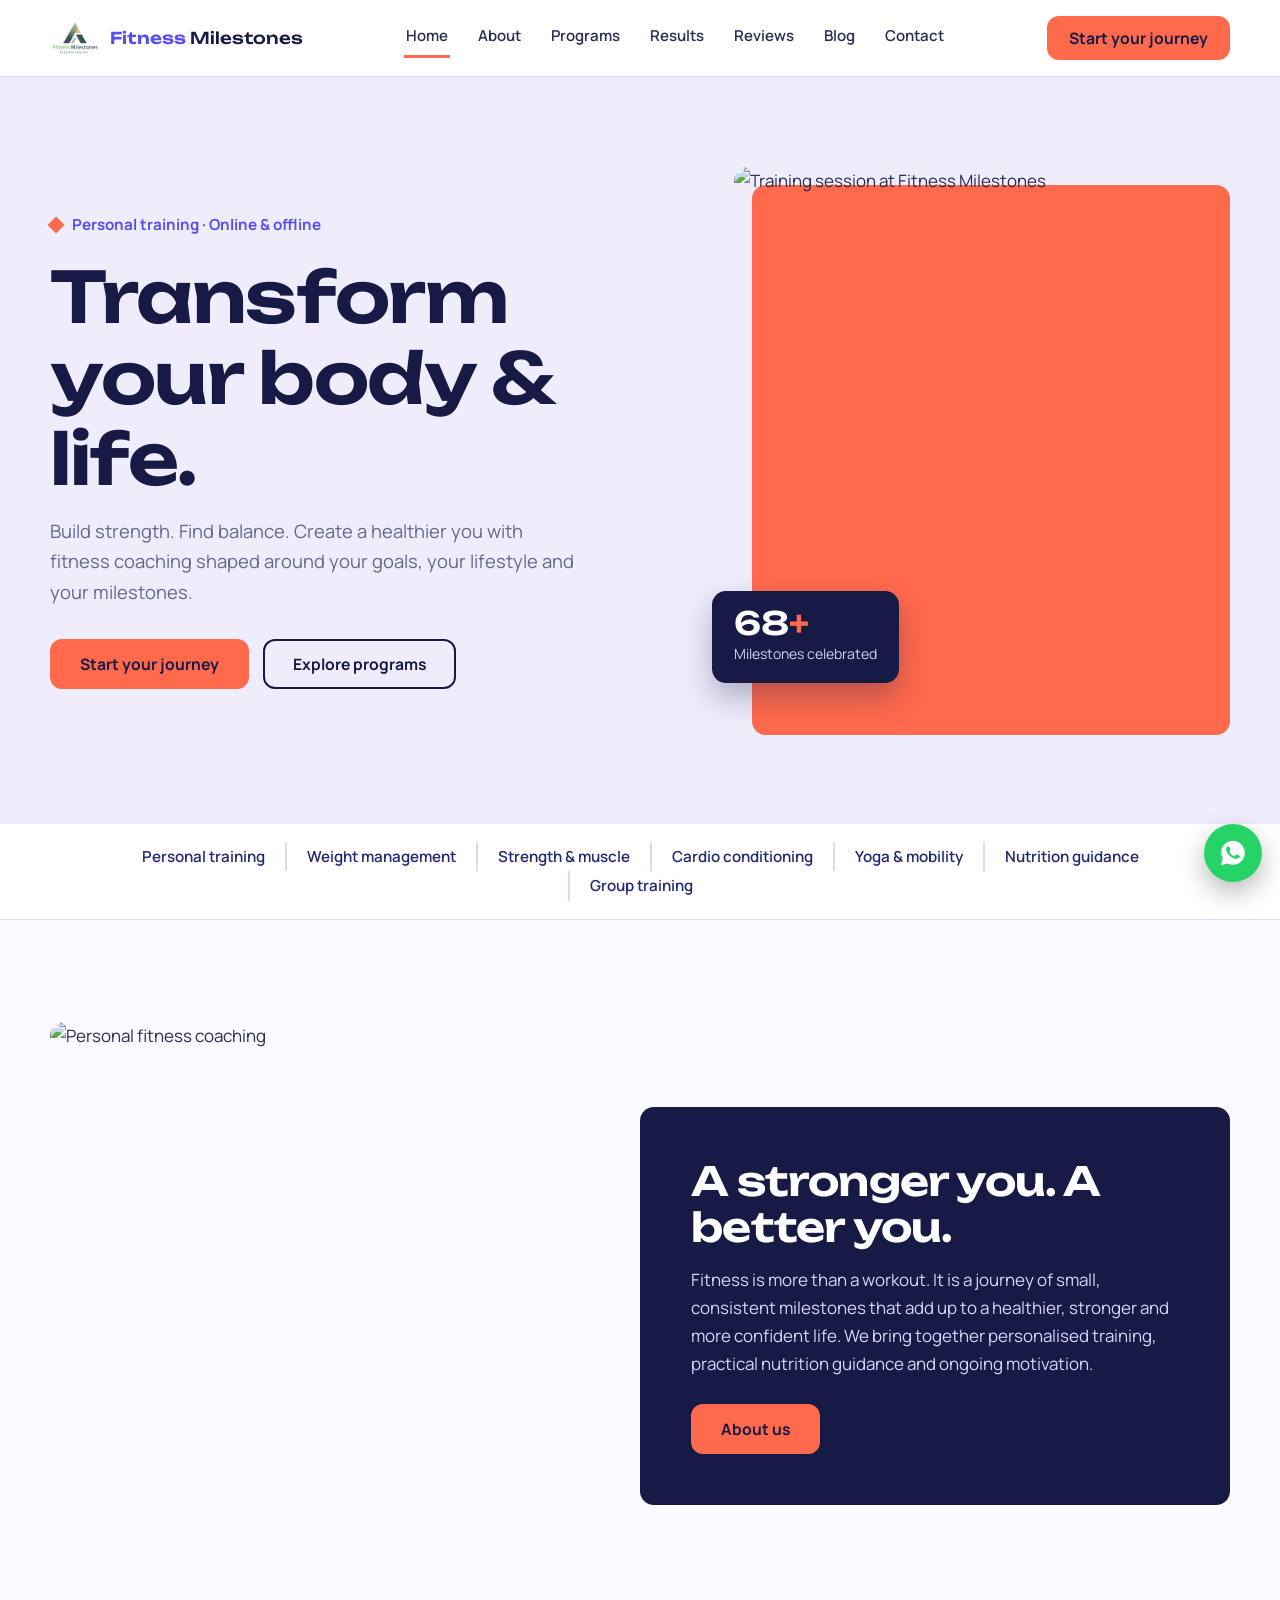
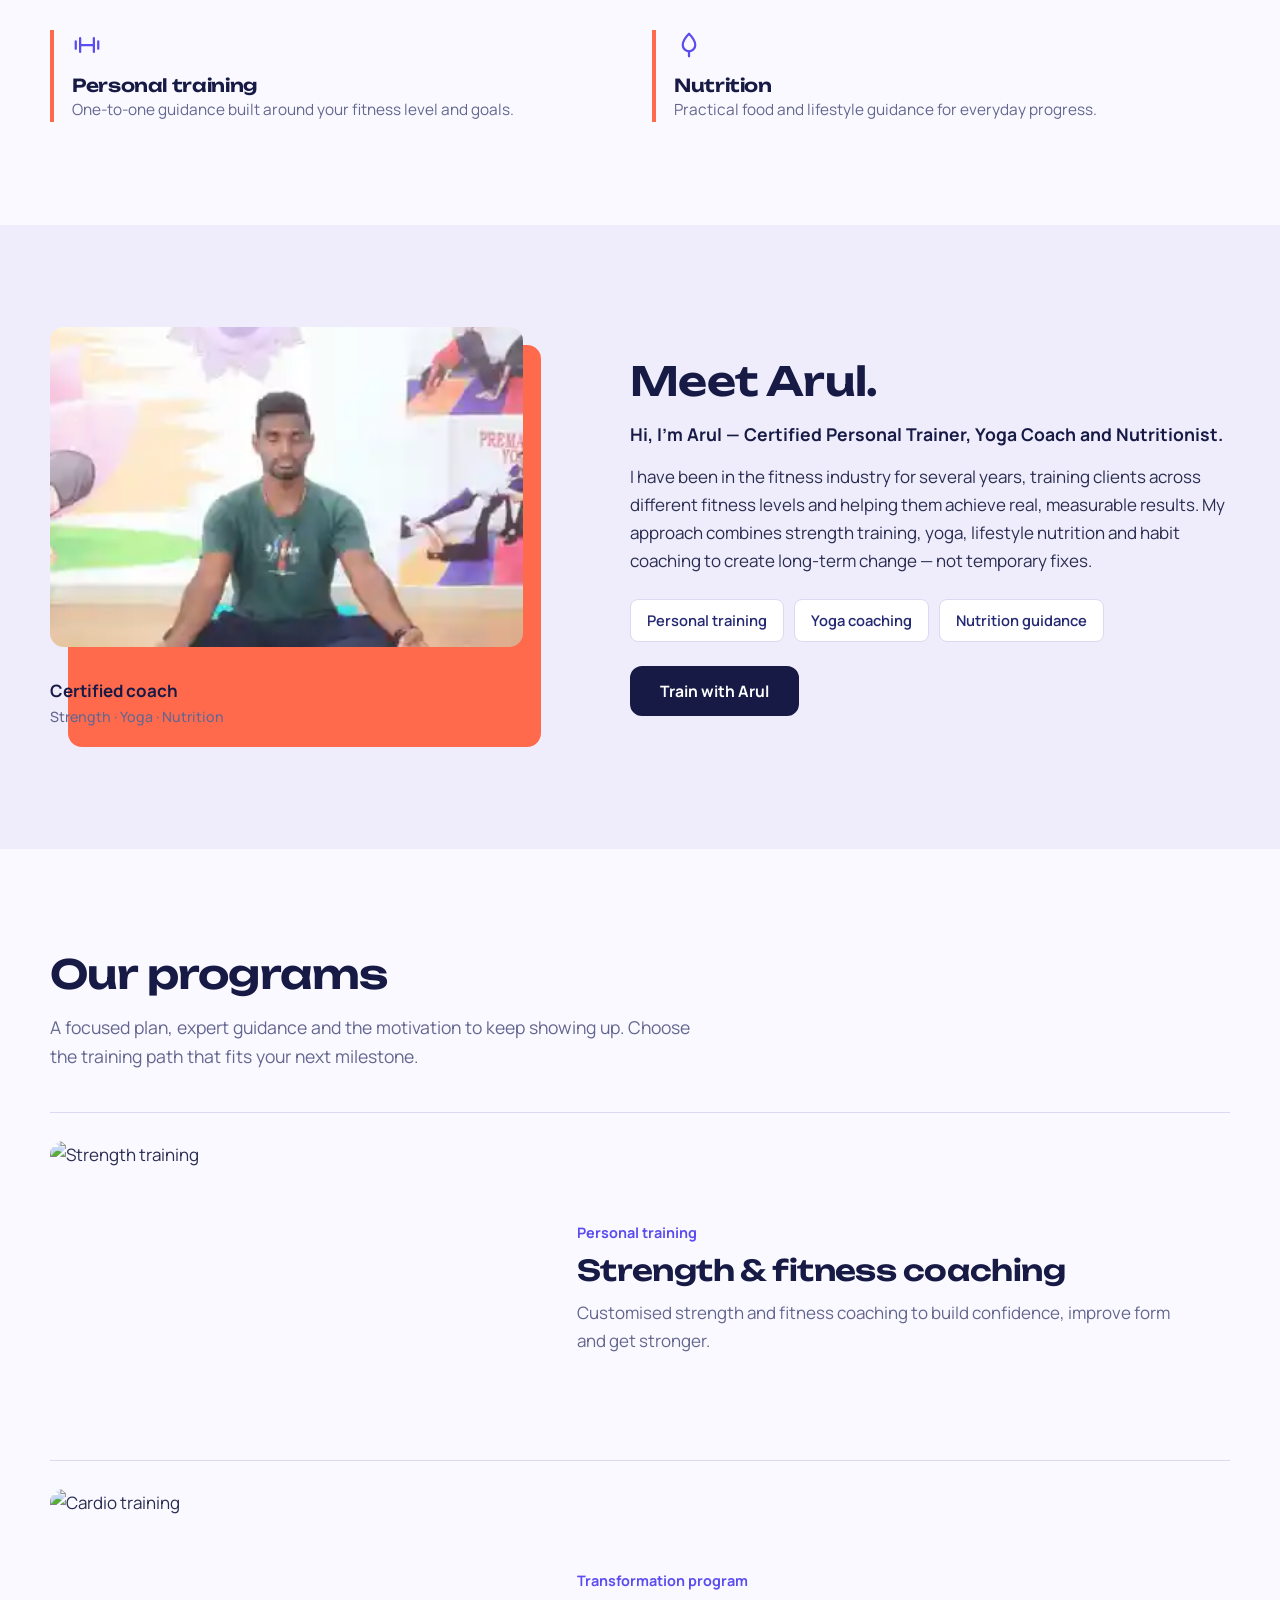
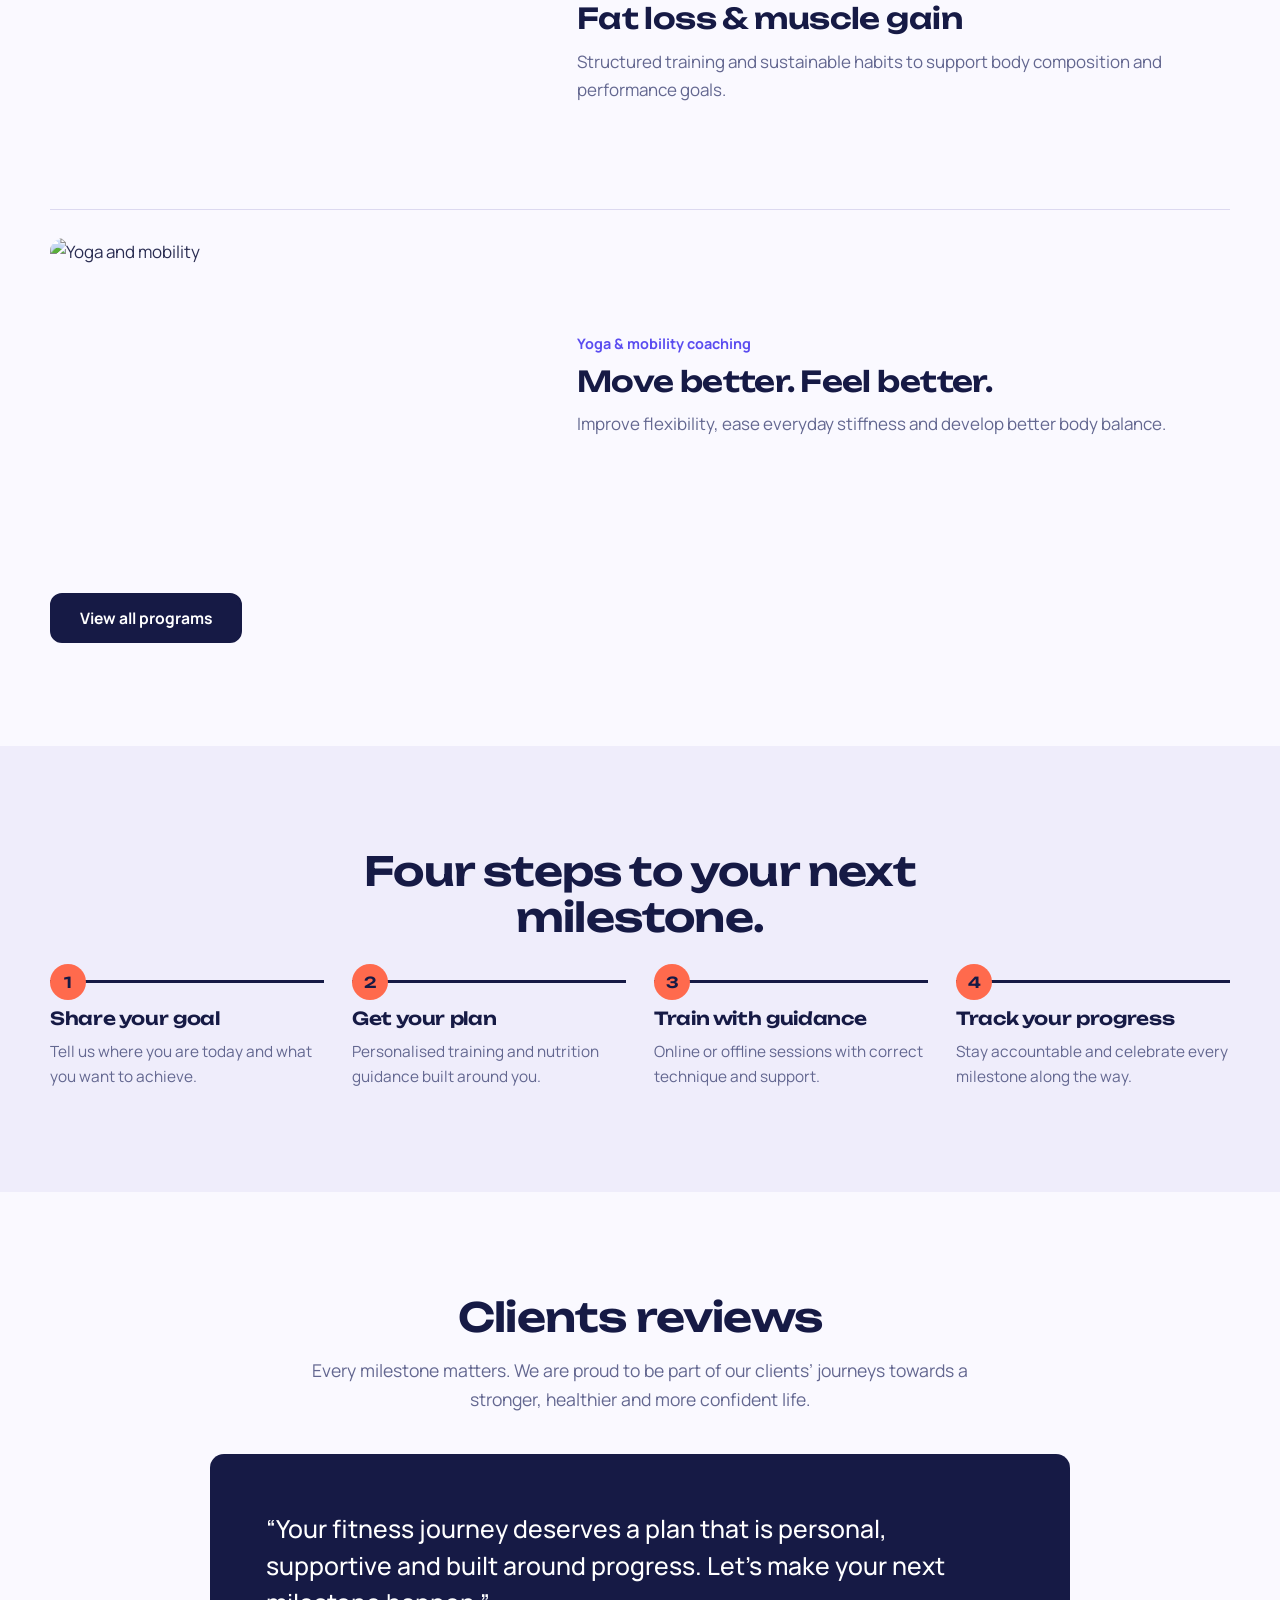
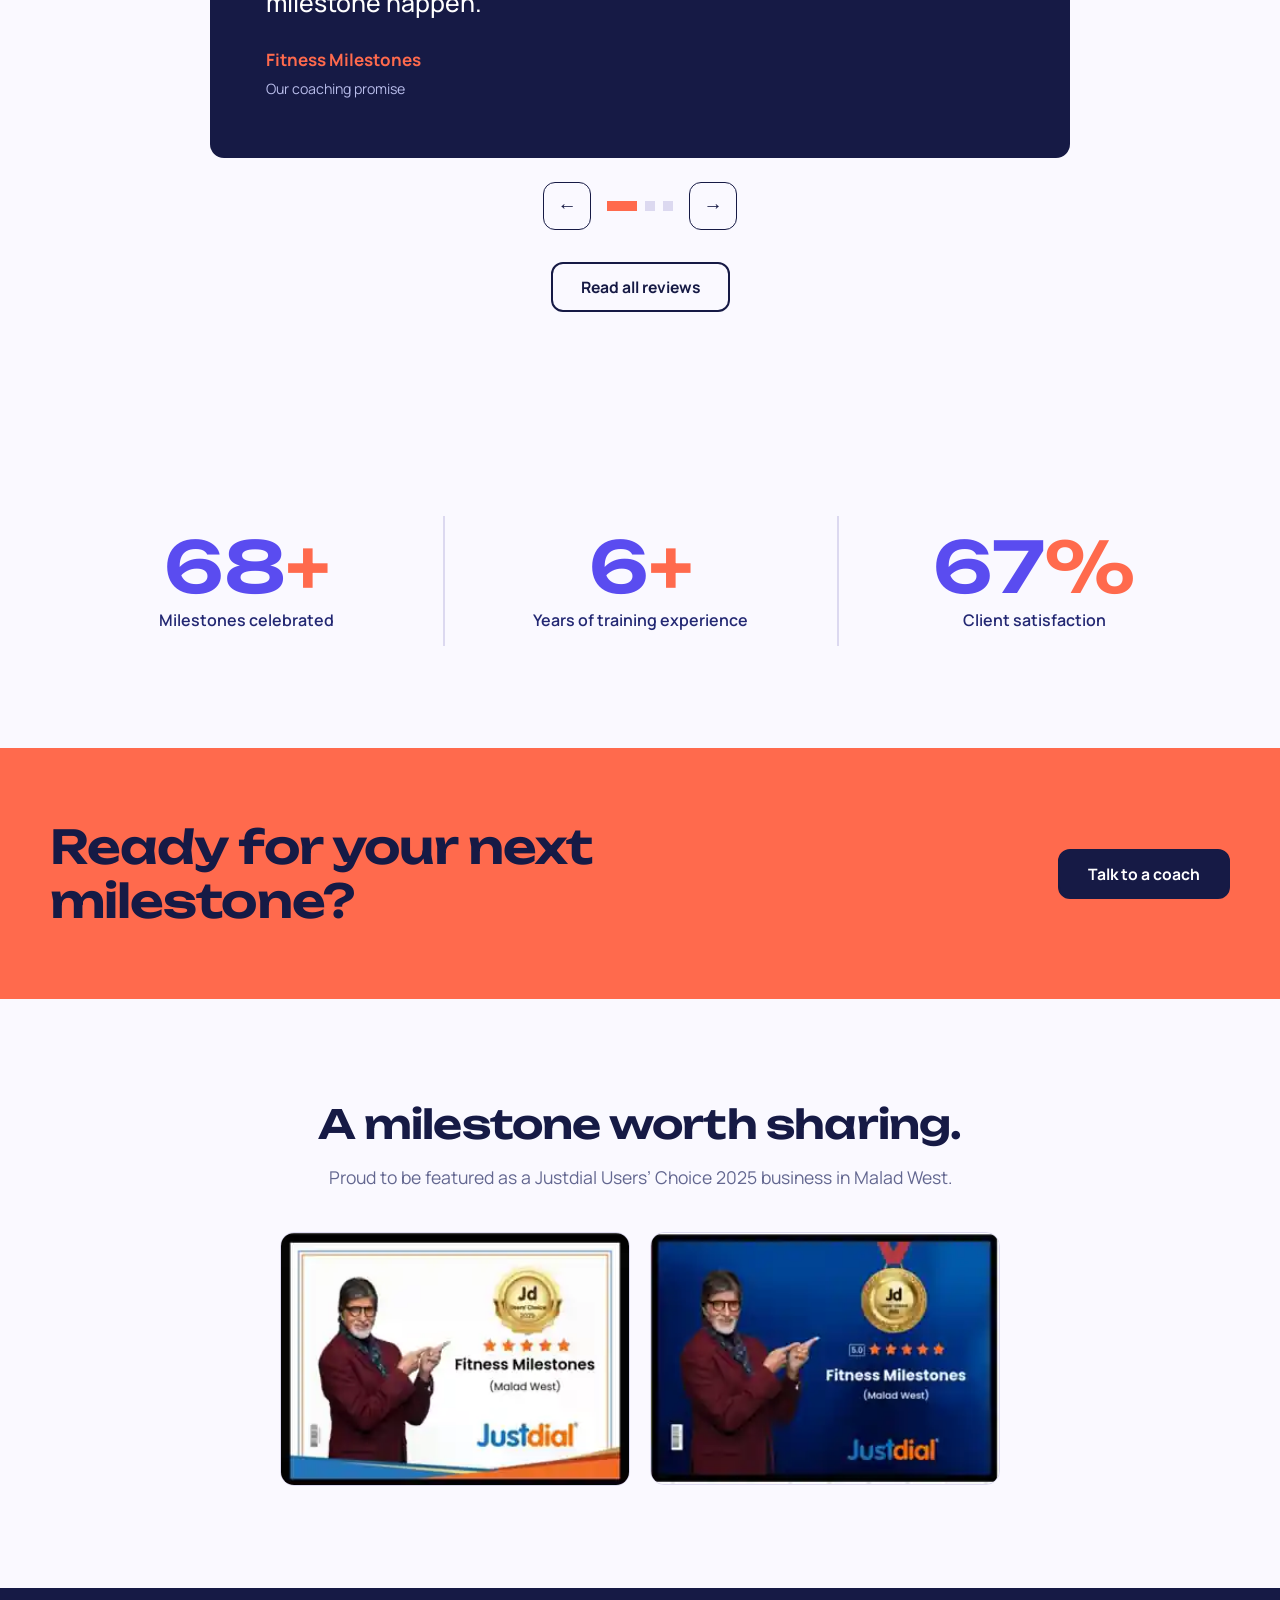
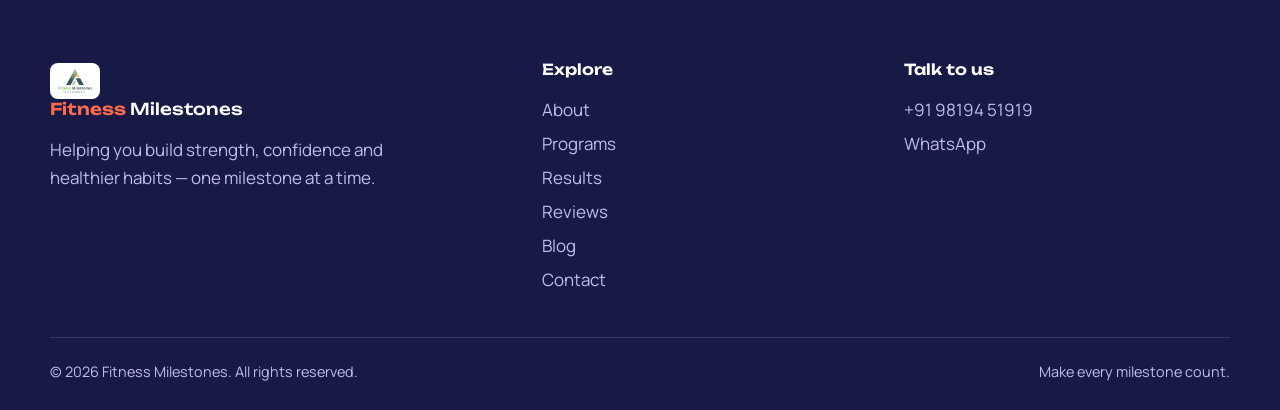
==== index.html @ b38b158b "Fitness Milestones v2 variant: light indigo/coral design, split hero, program rows, timeline steps, " ====
<!DOCTYPE html>
<html lang="en"><head><meta charset="utf-8"><meta name="viewport" content="width=device-width,initial-scale=1,viewport-fit=cover"><meta name="theme-color" content="#161a45">
<title>Home | Fitness Milestones</title><meta name="description" content="Personal training, strength coaching, weight management and wellness programs.">
<meta property="og:title" content="Home | Fitness Milestones"><meta property="og:description" content="Personal training, strength coaching, weight management and wellness programs."><meta property="og:image" content="assets/images/fitness-milestones-logo.png">
<link rel="icon" href="assets/images/fitness-milestones-logo.png">
<link rel="preconnect" href="https://fonts.googleapis.com"><link rel="preconnect" href="https://fonts.gstatic.com" crossorigin>
<link href="https://fonts.googleapis.com/css2?family=Manrope:wght@400;500;600;700&family=Unbounded:wght@500;600&display=swap" rel="stylesheet">
<link rel="stylesheet" href="assets/css/site.css"></head><body>
<a class="skip" href="#main">Skip to content</a>
<header class="hd"><div class="wrap nav"><a class="brand" href="index.html" aria-label="Fitness Milestones home"><img src="assets/images/fitness-milestones-logo.png" alt="" width="52" height="38"><span><b>Fitness</b> Milestones</span></a><nav class="links" id="links" aria-label="Main"><a href="index.html" aria-current="page">Home</a><a href="about.html">About</a><a href="programs.html">Programs</a><a href="results.html">Results</a><a href="reviews.html">Reviews</a><a href="blog.html">Blog</a><a href="contact.html">Contact</a><a class="m-cta" href="contact.html">Start your journey</a></nav><a class="btn" href="contact.html">Start your journey</a><button class="burger" id="burger" aria-expanded="false" aria-controls="links" aria-label="Open menu"><i></i></button></div></header>
<main id="main"><section class="hero"><div class="wrap hg"><div><span class="tag">Personal training · Online &amp; offline</span><h1>Transform your body &amp; life.</h1><p class="lead">Build strength. Find balance. Create a healthier you with fitness coaching shaped around your goals, your lifestyle and your milestones.</p><div class="acts"><a class="btn" href="contact.html">Start your journey</a><a class="btn gh" href="programs.html">Explore programs</a></div></div><div class="fr"><img src="https://images.unsplash.com/photo-1599058945522-28d584b6f0ff?auto=format&fit=crop&w=1000&q=80" alt="Training session at Fitness Milestones" fetchpriority="high"><div class="plate"><b>68<i>+</i></b><span>Milestones celebrated</span></div></div></div></section><div class="strip"><div class="wrap"><ul><li>Personal training</li><li>Weight management</li><li>Strength &amp; muscle</li><li>Cardio conditioning</li><li>Yoga &amp; mobility</li><li>Nutrition guidance</li><li>Group training</li></ul></div></div>
<section class="sec"><div class="wrap"><div class="intro"><img loading="lazy" src="https://images.unsplash.com/photo-1571019613454-1cb2f99b2d8b?auto=format&fit=crop&w=1000&q=80" alt="Personal fitness coaching"><div class="panel"><h2>A stronger you. A better you.</h2><p>Fitness is more than a workout. It is a journey of small, consistent milestones that add up to a healthier, stronger and more confident life. We bring together personalised training, practical nutrition guidance and ongoing motivation.</p><a class="btn" href="about.html">About us</a></div></div><div class="mini"><div><svg viewBox="0 0 24 24"><path d="M6.5 6.5v11M17.5 6.5v11M3 9v6M21 9v6M6.5 12h11"/></svg><h3>Personal training</h3><p>One-to-one guidance built around your fitness level and goals.</p></div><div><svg viewBox="0 0 24 24"><path d="M12 3c3 3 5 5.5 5 9a5 5 0 01-10 0c0-3.500 2-6 5-9z"/><path d="M12 21v-4"/></svg><h3>Nutrition</h3><p>Practical food and lifestyle guidance for everyday progress.</p></div></div></div></section>
<section class="sec band"><div class="wrap sp"><div class="fr"><img loading="lazy" src="assets/images/arul.webp" alt="Arul demonstrating yoga and mindful movement" width="320" height="320"><div class="cap">Certified coach<small>Strength · Yoga · Nutrition</small></div></div><div><h2>Meet Arul.</h2><p class="lead" style="color:var(--ink);font-weight:700">Hi, I’m Arul — Certified Personal Trainer, Yoga Coach and Nutritionist.</p><p style="margin-top:14px">I have been in the fitness industry for several years, training clients across different fitness levels and helping them achieve real, measurable results. My approach combines strength training, yoga, lifestyle nutrition and habit coaching to create long-term change — not temporary fixes.</p><div class="chips"><span>Personal training</span><span>Yoga coaching</span><span>Nutrition guidance</span></div><a class="btn dk" href="contact.html">Train with Arul</a></div></div></section>
<section class="sec"><div class="wrap"><div class="head"><h2>Our programs</h2><p class="lead">A focused plan, expert guidance and the motivation to keep showing up. Choose the training path that fits your next milestone.</p></div><article class="prow"><img loading="lazy" src="https://images.unsplash.com/photo-1583454110551-21f2fa2afe61?auto=format&fit=crop&w=900&q=80" alt="Strength training"><div><small>Personal training</small><h3>Strength &amp; fitness coaching</h3><p>Customised strength and fitness coaching to build confidence, improve form and get stronger.</p></div></article><article class="prow"><img loading="lazy" src="https://images.unsplash.com/photo-1534258936925-c58bed479fcb?auto=format&fit=crop&w=900&q=80" alt="Cardio training"><div><small>Transformation program</small><h3>Fat loss &amp; muscle gain</h3><p>Structured training and sustainable habits to support body composition and performance goals.</p></div></article><article class="prow"><img loading="lazy" src="https://images.unsplash.com/photo-1544367567-0f2fcb009e0b?auto=format&fit=crop&w=900&q=80" alt="Yoga and mobility"><div><small>Yoga &amp; mobility coaching</small><h3>Move better. Feel better.</h3><p>Improve flexibility, ease everyday stiffness and develop better body balance.</p></div></article><div style="margin-top:36px"><a class="btn dk" href="programs.html">View all programs</a></div></div></section>
<section class="sec band"><div class="wrap"><div class="head c"><h2>Four steps to your next milestone.</h2></div><div class="tl"><div class="st"><h3>Share your goal</h3><p>Tell us where you are today and what you want to achieve.</p></div><div class="st"><h3>Get your plan</h3><p>Personalised training and nutrition guidance built around you.</p></div><div class="st"><h3>Train with guidance</h3><p>Online or offline sessions with correct technique and support.</p></div><div class="st"><h3>Track your progress</h3><p>Stay accountable and celebrate every milestone along the way.</p></div></div></div></section>
<section class="sec"><div class="wrap"><div class="head c"><h2>Clients reviews</h2><p class="lead">Every milestone matters. We are proud to be part of our clients’ journeys towards a stronger, healthier and more confident life.</p></div><div class="rv" data-car aria-roledescription="carousel" aria-label="Reviews"><div class="rt" aria-live="polite"><figure class="rq on"><blockquote>“Your fitness journey deserves a plan that is personal, supportive and built around progress. Let’s make your next milestone happen.”</blockquote><cite>Fitness Milestones</cite><small>Our coaching promise</small></figure><figure class="rq"><blockquote>“A consistent approach to training, practical guidance and encouragement can make every step of the fitness journey count.”</blockquote><cite>Fitness Milestones</cite><small>Our coaching approach</small></figure><figure class="rq"><blockquote>“Build strength, improve mobility and develop healthier habits with coaching shaped around your individual goals.”</blockquote><cite>Fitness Milestones</cite><small>Personalised coaching</small></figure></div><div class="rc"><button data-prev aria-label="Previous review">←</button><div class="dots"><button class="on" aria-label="Show review 1"></button><button aria-label="Show review 2"></button><button aria-label="Show review 3"></button></div><button data-next aria-label="Next review">→</button></div></div><div style="text-align:center;margin-top:32px"><a class="btn gh" href="reviews.html">Read all reviews</a></div></div></section>
<section class="sec"><div class="wrap led"><div><strong data-count="68">68<i>+</i></strong><span>Milestones celebrated</span></div><div><strong data-count="6">6<i>+</i></strong><span>Years of training experience</span></div><div><strong data-count="67">67<i>%</i></strong><span>Client satisfaction</span></div></div></section><section class="cta"><div class="wrap"><h2>Ready for your next milestone?</h2><a class="btn dk" href="contact.html">Talk to a coach</a></div></section><section class="sec"><div class="wrap"><div class="head c"><h2>A milestone worth sharing.</h2><p class="lead">Proud to be featured as a Justdial Users’ Choice 2025 business in Malad West.</p></div><div class="aw"><img loading="lazy" src="assets/images/justdial-white.webp" alt="Justdial Users’ Choice 2025 recognition for Fitness Milestones, Malad West" width="320" height="231"><img loading="lazy" src="assets/images/justdial-blue.webp" alt="Justdial Users’ Choice 2025 recognition for Fitness Milestones, Malad West" width="320" height="230"></div></div></section></main>
<footer><div class="wrap"><div class="ft"><div><a class="brand" href="index.html" aria-label="Fitness Milestones home"><img src="assets/images/fitness-milestones-logo.png" alt="" width="52" height="38"><span><b>Fitness</b> Milestones</span></a><p>Helping you build strength, confidence and healthier habits — one milestone at a time.</p></div><div><h4>Explore</h4><a href="about.html">About</a><a href="programs.html">Programs</a><a href="results.html">Results</a><a href="reviews.html">Reviews</a><a href="blog.html">Blog</a><a href="contact.html">Contact</a></div><div><h4>Talk to us</h4><a href="tel:+919819451919">+91 98194 51919</a><a href="https://wa.me/919819451919" target="_blank" rel="noopener">WhatsApp</a></div></div>
<div class="cp"><span>© <span id="year">2026</span> Fitness Milestones. All rights reserved.</span><span>Make every milestone count.</span></div></div></footer>
<a class="wa" href="https://wa.me/919819451919?text=Hi%20Fitness%20Milestones%2C%20I%27d%20like%20to%20know%20more." target="_blank" rel="noopener" aria-label="Chat on WhatsApp"><svg viewBox="0 0 32 32"><path d="M16 3C9 3 3.4 8.6 3.4 15.5c0 2.3.6 4.4 1.7 6.3L3 29l7.4-1.9c1.8 1 3.8 1.5 5.6 1.5 7 0 12.600-5.600 12.600-12.500S23 3 16 3zm6.300 17.500c-.3.800-1.600 1.500-2.200 1.600-.6.100-1.300.100-2.100-.1-.5-.2-1.200-.4-2-.8-3.500-1.500-5.800-5.100-6-5.300-.2-.2-1.400-1.900-1.400-3.600s.9-2.500 1.200-2.900c.3-.3.700-.4.900-.4h.7c.2 0 .5-.1.800.6.300.7 1 2.500 1.100 2.700.1.200.1.400 0 .6-.1.200-.2.400-.4.600l-.6.700c-.2.200-.4.400-.2.800.2.400 1 1.600 2.100 2.600 1.400 1.200 2.600 1.600 3 1.800.4.200.6.200.8-.1.200-.3 1-1.200 1.300-1.600.3-.4.500-.3.900-.2.400.1 2.300 1.100 2.700 1.300.4.200.7.300.8.500.1.200.1.900-.2 1.700z"/></svg></a><script src="assets/js/site.js" defer></script></body></html>
---- assets/css/site.css ----
:root{--ink:#161a45;--ink2:#232873;--vio:#5a4cf0;--co:#ff6a4d;--mist:#efedfb;--paper:#faf9ff;--line:#dcd9f0;--text:#2a2d52;--muted:#636790;--r:14px;--max:1180px}
*{box-sizing:border-box;margin:0;padding:0}html{scroll-behavior:smooth}
body{font:400 17px/1.65 Manrope,system-ui,sans-serif;color:var(--text);background:var(--paper);overflow-x:hidden}
img{max-width:100%;display:block}a{color:inherit;text-decoration:none}
h1,h2,h3{font-family:Unbounded,Manrope,sans-serif;color:var(--ink);line-height:1.15;font-weight:600;letter-spacing:-.02em}
h1{font-size:clamp(2.1rem,5vw,3.9rem)}h2{font-size:clamp(1.55rem,3.3vw,2.5rem)}h3{font-size:1.12rem;line-height:1.3}p{max-width:60ch}
:focus-visible{outline:3px solid var(--vio);outline-offset:3px;border-radius:4px}
.wrap{width:min(100% - 40px,var(--max));margin-inline:auto}.sec{padding:clamp(56px,8vw,104px) 0}.band{background:var(--mist)}
.lead{font-size:1.1rem;color:var(--muted);margin-top:16px}.head{max-width:680px;margin-bottom:40px}.head.c{margin-inline:auto;text-align:center}.head.c p{margin-inline:auto}
.skip{position:absolute;left:-999px;top:8px;background:var(--co);color:var(--ink);padding:10px 16px;border-radius:8px;z-index:200}.skip:focus{left:8px}
.btn{display:inline-flex;align-items:center;justify-content:center;min-height:50px;padding:12px 28px;border-radius:12px;background:var(--co);color:var(--ink);font:700 .98rem Manrope,sans-serif;border:2px solid var(--co);cursor:pointer;transition:transform .2s,background .2s}
.btn:hover{transform:translateY(-2px);background:#ff826a}.btn.dk{background:var(--ink);border-color:var(--ink);color:#fff}.btn.dk:hover{background:var(--ink2)}.btn.gh{background:none;border-color:var(--ink);color:var(--ink)}.btn.gh:hover{background:var(--ink);color:#fff}
.hd{position:sticky;top:0;z-index:100;background:#fff;border-bottom:1px solid var(--line)}.nav{display:flex;align-items:center;justify-content:space-between;gap:20px;height:76px}
.brand{display:flex;align-items:center;gap:10px;font:500 1.02rem Unbounded,sans-serif;color:var(--ink)}.brand img{width:50px;height:auto}.brand b{color:var(--vio);font-weight:600}
.links{display:flex;align-items:center;gap:6px}.links a{padding:6px 2px;margin:0 10px;font-weight:600;font-size:.94rem;border-bottom:3px solid transparent}.links a:hover{border-color:var(--line)}.links a[aria-current]{border-color:var(--co)}
.nav>.btn{min-height:44px;padding:8px 20px}.burger{display:none;width:46px;height:46px;border-radius:12px;border:1.5px solid var(--line);background:#fff;cursor:pointer;position:relative}
.burger i,.burger i::before,.burger i::after{position:absolute;left:50%;width:18px;height:2px;background:var(--ink);transition:.25s;content:""}.burger i{top:50%;transform:translate(-50%,-50%)}.burger i::before{top:-6px;left:0}.burger i::after{top:6px;left:0}
.burger[aria-expanded=true] i{background:none}.burger[aria-expanded=true] i::before{top:0;transform:rotate(45deg)}.burger[aria-expanded=true] i::after{top:0;transform:rotate(-45deg)}
@media(min-width:961px){.m-cta{display:none!important}}
.hero,.ph{background:var(--mist);overflow:hidden}.hg{display:grid;grid-template-columns:1.1fr .9fr;gap:clamp(32px,6vw,80px);align-items:center;padding:clamp(48px,7vw,96px) 0}
.tag{display:flex;align-items:center;gap:10px;font-weight:700;color:var(--vio);font-size:.95rem;margin-bottom:20px}.tag::before{content:"";width:12px;height:12px;background:var(--co);transform:rotate(45deg)}
.hero h1{font-size:clamp(2.3rem,5.6vw,4.4rem)}.hero .lead{max-width:48ch;font-size:1.15rem}.acts{display:flex;flex-wrap:wrap;gap:14px;margin-top:32px}
.hero .hg>div:first-child>*{animation:up .7s cubic-bezier(.2,.7,.2,1) both}.hero .hg>div:first-child>:nth-child(2){animation-delay:.08s}.hero .hg>div:first-child>:nth-child(3){animation-delay:.16s}.hero .hg>div:first-child>:nth-child(4){animation-delay:.24s}
@keyframes up{from{opacity:0;transform:translateY(22px)}}
.fr{position:relative;isolation:isolate;margin:0 18px 18px 0}.fr::before{content:"";position:absolute;inset:18px -18px -18px 18px;background:var(--co);border-radius:var(--r);z-index:-1}.fr img{width:100%;border-radius:var(--r);object-fit:cover}
.hero .fr img{aspect-ratio:4/4.6}.plate{position:absolute;left:-22px;bottom:34px;background:var(--ink);color:#fff;padding:16px 22px;border-radius:var(--r);box-shadow:0 14px 30px rgba(22,26,69,.3)}.plate b{display:block;font:600 2rem/1 Unbounded,sans-serif}.plate b i{font-style:normal;color:var(--co)}.plate span{font-size:.88rem;color:#cfd2f5}
.ph h1{max-width:15ch}.ph .lead{max-width:50ch}.ph .fr img{aspect-ratio:4/3}.ph .hg{grid-template-columns:1.2fr .8fr}
.strip{background:#fff;border-bottom:1px solid var(--line)}.strip ul{list-style:none;display:flex;flex-wrap:wrap;justify-content:center;padding:18px 0}.strip li{padding:2px 20px;font-weight:600;color:var(--ink2);font-size:.95rem}.strip li+li{border-left:2px solid var(--line)}
.intro{display:grid;grid-template-columns:repeat(12,1fr);align-items:center}.intro>img{grid-column:1/8;grid-row:1;width:100%;aspect-ratio:4/3.3;object-fit:cover;border-radius:var(--r)}
.panel{grid-column:7/13;grid-row:1;background:var(--ink);color:#d4d7f7;padding:clamp(28px,4vw,52px);border-radius:var(--r)}.panel h2{color:#fff}.panel p{margin:16px 0 26px}
.mini{display:grid;grid-template-columns:1fr 1fr;gap:24px;margin-top:40px}.mini div{border-left:4px solid var(--co);padding-left:18px}.mini svg{width:30px;height:30px;stroke:var(--vio);fill:none;stroke-width:1.8;stroke-linecap:round;stroke-linejoin:round;margin-bottom:6px}.mini p{color:var(--muted);font-size:.96rem}
.sp{display:grid;grid-template-columns:.9fr 1.1fr;gap:clamp(36px,7vw,90px);align-items:center}.sp.r{grid-template-columns:1.1fr .9fr}.sp .fr img{aspect-ratio:1/1.05}.cap{margin-top:30px;font-weight:700;color:var(--ink)}.cap small{display:block;font-weight:500;color:var(--muted)}
.chips{display:flex;flex-wrap:wrap;gap:10px;margin:24px 0}.chips span{padding:8px 16px;border-radius:8px;background:#fff;border:1px solid var(--line);font-weight:600;font-size:.92rem;color:var(--ink2)}
.prow{display:grid;grid-template-columns:5fr 7fr;gap:clamp(24px,5vw,60px);align-items:center;padding:28px 0;border-top:1px solid var(--line)}.prow:last-child{border-bottom:1px solid var(--line)}.prow img{width:100%;aspect-ratio:16/10;object-fit:cover;border-radius:var(--r)}
.prow small{font-weight:700;color:var(--vio);font-size:.9rem}.prow h3{font-size:clamp(1.3rem,2.4vw,1.8rem);margin:6px 0 10px}.prow p{color:var(--muted)}
.tl{display:grid;grid-template-columns:repeat(4,1fr);gap:28px;counter-reset:s}.st{counter-increment:s;border-top:3px solid var(--ink);padding-top:24px;position:relative}.st::before{content:counter(s);position:absolute;top:-19px;left:0;width:36px;height:36px;border-radius:50%;background:var(--co);color:var(--ink);display:grid;place-items:center;font:600 .95rem Unbounded,sans-serif}.st p{margin-top:8px;color:var(--muted);font-size:.96rem}
.rv{max-width:860px;margin:0 auto}.rt{display:grid}.rq{grid-area:1/1;background:var(--ink);border-radius:var(--r);padding:clamp(28px,5vw,56px);opacity:0;visibility:hidden;transition:.5s}.rq.on{opacity:1;visibility:visible}
.rq blockquote{font:500 clamp(1.15rem,2.4vw,1.55rem)/1.5 Manrope,sans-serif;color:#fff}.rq cite{display:block;margin-top:24px;font-style:normal;font-weight:700;color:var(--co)}.rq small{color:#b8bcea}
.rc{display:flex;align-items:center;justify-content:center;gap:16px;margin-top:24px}.rc>button{width:48px;height:48px;border-radius:12px;border:1.5px solid var(--ink);background:none;font-size:1.2rem;cursor:pointer;color:var(--ink)}.rc>button:hover{background:var(--ink);color:#fff}
.dots{display:flex;gap:8px}.dots button{width:10px;height:10px;border:0;padding:0;background:var(--line);cursor:pointer}.dots button.on{background:var(--co);width:30px}
.led{display:grid;grid-template-columns:repeat(3,minmax(0,1fr))}.led div{padding:12px clamp(8px,3vw,40px);text-align:center}.led div+div{border-left:2px solid var(--line)}.led strong{display:block;font:600 clamp(2rem,6vw,4.4rem)/1.1 Unbounded,sans-serif;color:var(--vio)}.led strong i{font-style:normal;color:var(--co)}.led span{font-weight:600;color:var(--ink2);font-size:clamp(.78rem,1.6vw,1rem)}
.cta{background:var(--co);padding:clamp(44px,6vw,72px) 0}.cta .wrap{display:flex;align-items:center;justify-content:space-between;gap:28px;flex-wrap:wrap}.cta h2{max-width:18ch;font-size:clamp(1.7rem,3.8vw,2.9rem)}
.aw{display:grid;grid-template-columns:1fr 1fr;gap:20px;max-width:720px;margin:0 auto}.aw img{width:100%;height:auto;border-radius:var(--r);border:1px solid var(--line);background:#fff}
.checks{list-style:none;display:grid;grid-template-columns:1fr 1fr;gap:12px 24px;margin:26px 0}.checks li{padding-left:30px;position:relative;font-weight:600}.checks li::before{content:"";position:absolute;left:0;top:.38em;width:16px;height:16px;background:var(--vio);transform:rotate(45deg) scale(.8);border-radius:3px}
.bars{display:grid;gap:20px;margin:28px 0}.bars b{display:block;color:var(--ink);margin-bottom:8px}.bar{height:12px;border-radius:3px;background:var(--line);overflow:hidden}.bar i{display:block;height:100%;width:0;background:var(--vio);transition:width 1.2s cubic-bezier(.2,.7,.2,1)}.bars.go .bar i{width:var(--w)}
.g3{display:grid;grid-template-columns:repeat(3,1fr);gap:24px}.post{background:#fff;border:1px solid var(--line);border-radius:var(--r);overflow:hidden}.post img{aspect-ratio:16/10;width:100%;object-fit:cover}.post div{padding:22px 24px 28px}.post small{color:var(--vio);font-weight:700}.post h3{margin:6px 0 10px}.post p{color:var(--muted);font-size:.96rem}
.cg{display:grid;grid-template-columns:1.1fr .9fr;gap:clamp(32px,6vw,80px);align-items:start}form{display:grid;gap:16px;margin-top:28px}label{display:grid;gap:6px;font-weight:700;color:var(--ink);font-size:.95rem}
input,textarea{font:inherit;padding:14px 16px;border-radius:10px;border:1.5px solid var(--line);background:#fff;width:100%}input:focus,textarea:focus{outline:none;border-color:var(--vio);box-shadow:0 0 0 4px rgba(90,76,240,.15)}textarea{min-height:140px;resize:vertical}
.ways{display:grid;gap:14px}.way{background:#fff;border:1px solid var(--line);border-left:5px solid var(--co);border-radius:10px;padding:16px 20px;display:block}a.way:hover{border-left-color:var(--vio)}.way b{color:var(--ink);display:block}.way small{color:var(--muted);font-size:.94rem;line-height:1.4;display:block}
footer{background:var(--ink);color:#bcc0ea;padding:clamp(48px,6vw,72px) 0 26px}footer .brand{color:#fff}footer .brand img{background:#fff;border-radius:8px;padding:4px 6px}footer .brand b{color:var(--co)}
.ft{display:grid;grid-template-columns:1.4fr 1fr 1fr;gap:36px}.ft p{margin-top:14px;max-width:34ch}.ft h4{color:#fff;font:600 .95rem Unbounded,sans-serif;margin-bottom:14px}.ft a{display:block;padding:3px 0}.ft a:hover{color:var(--co)}
.cp{display:flex;justify-content:space-between;gap:12px;flex-wrap:wrap;margin-top:40px;padding-top:22px;border-top:1px solid rgba(255,255,255,.14);font-size:.9rem}
.wa{position:fixed;right:18px;bottom:calc(18px + env(safe-area-inset-bottom,0px));width:58px;height:58px;border-radius:50%;background:#25d366;display:grid;place-items:center;box-shadow:0 10px 26px rgba(0,0,0,.28);z-index:90}.wa svg{width:30px;height:30px;fill:#fff}
@media(max-width:960px){.burger{display:block}.nav>.btn{display:none}
.links{position:fixed;inset:76px 0 auto 0;flex-direction:column;align-items:stretch;gap:2px;padding:12px 20px 24px;background:#fff;border-bottom:1px solid var(--line);max-height:calc(100dvh - 76px);overflow:auto;transform:translateY(-10px);opacity:0;visibility:hidden;transition:.25s}.links.open{transform:none;opacity:1;visibility:visible}
.links a{margin:0;padding:14px 4px;font-size:1.05rem;border-bottom:1px solid var(--line)}.links .m-cta{display:flex;margin-top:14px;justify-content:center;background:var(--co);border-radius:12px;border:0}
.hg,.ph .hg,.sp,.sp.r,.cg{grid-template-columns:1fr}.hero .fr img{aspect-ratio:4/3}.intro{display:block}.intro>img{aspect-ratio:4/3}.panel{margin:-40px 16px 0;position:relative}
.prow{grid-template-columns:1fr}.tl{grid-template-columns:1fr 1fr;row-gap:44px}.g3{grid-template-columns:1fr 1fr}.ft{grid-template-columns:1fr 1fr}.ft>div:first-child{grid-column:1/-1}.sp.r>:first-child{order:2}}
@media(max-width:640px){.mini,.checks,.g3,.tl,.aw{grid-template-columns:1fr}.acts .btn,.cta .btn{width:100%}.brand{font-size:.92rem}.brand img{width:42px}.plate{left:-8px;padding:12px 16px}.plate b{font-size:1.5rem}.strip li{padding:2px 12px;font-size:.88rem}.led div{padding-inline:4px}.cp{flex-direction:column}}
@media(prefers-reduced-motion:reduce){*,*::before,*::after{animation:none!important;transition-duration:.01ms!important}html{scroll-behavior:auto}}
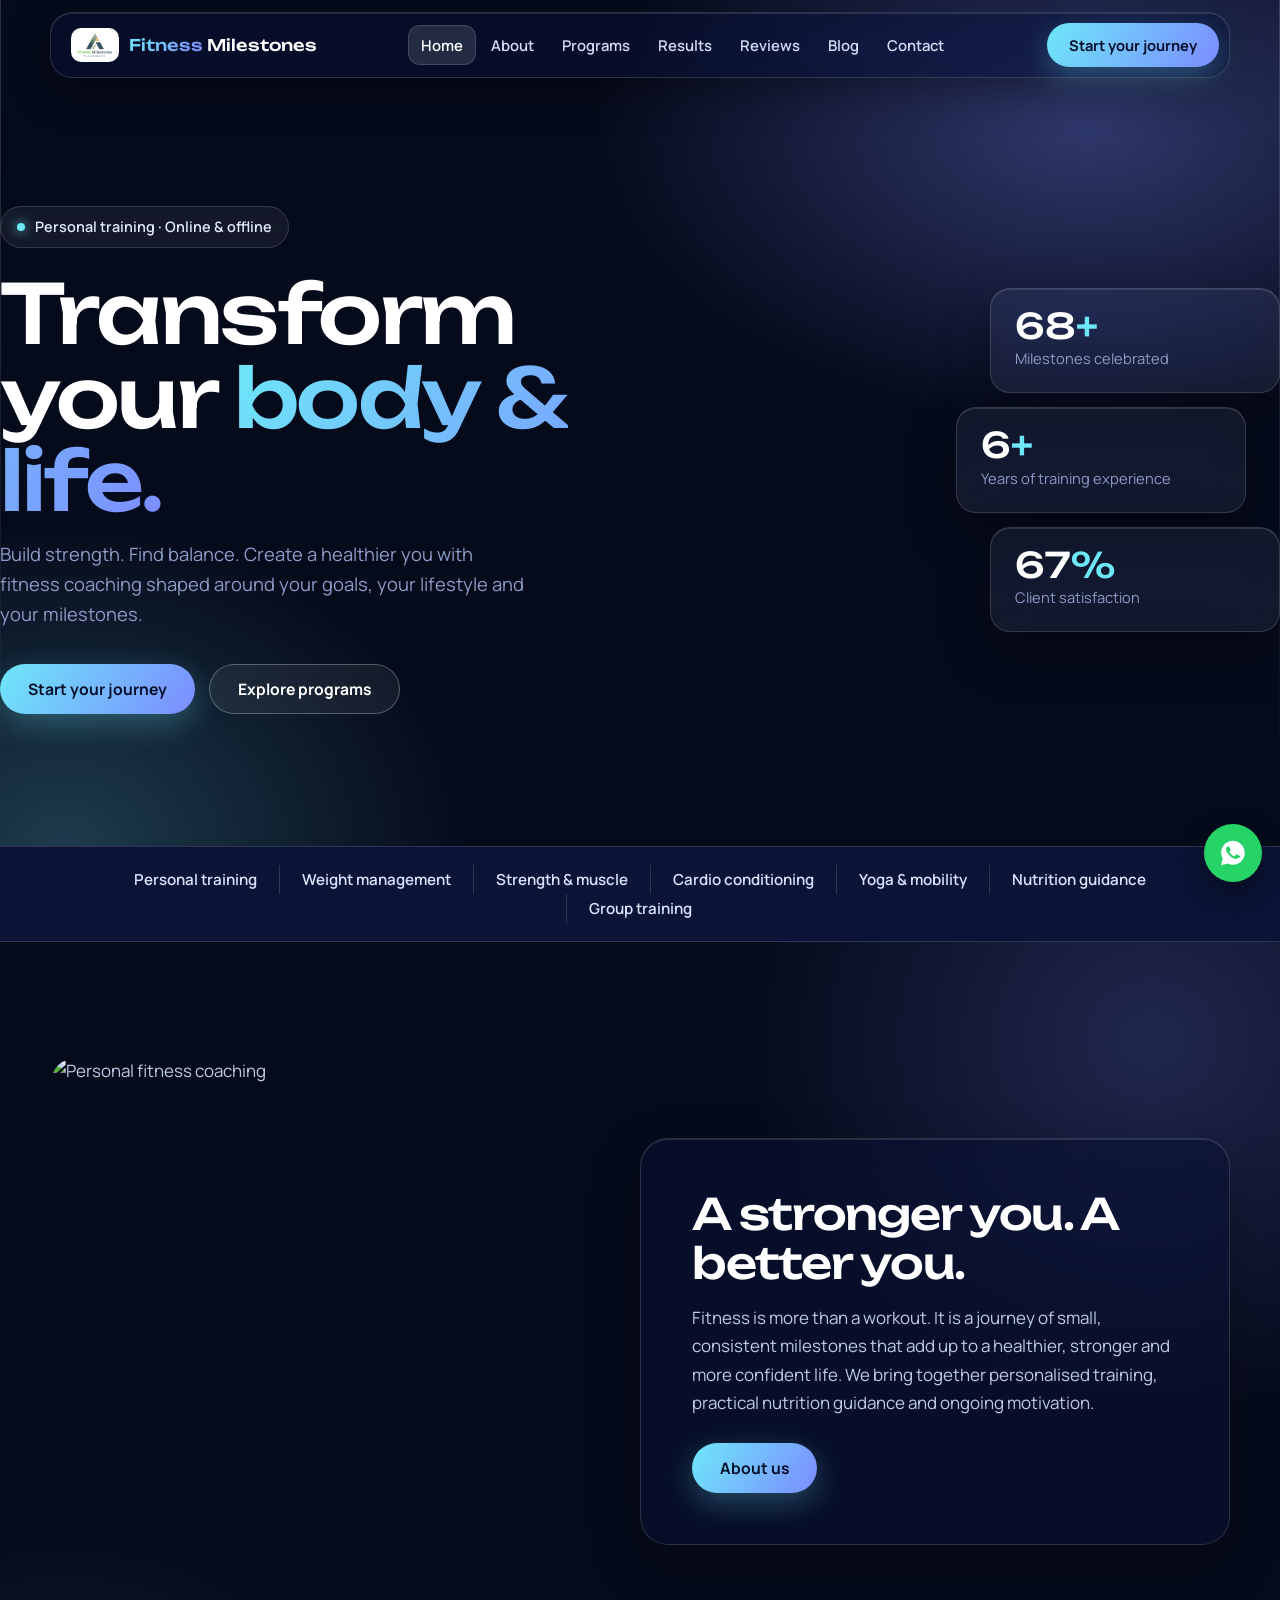
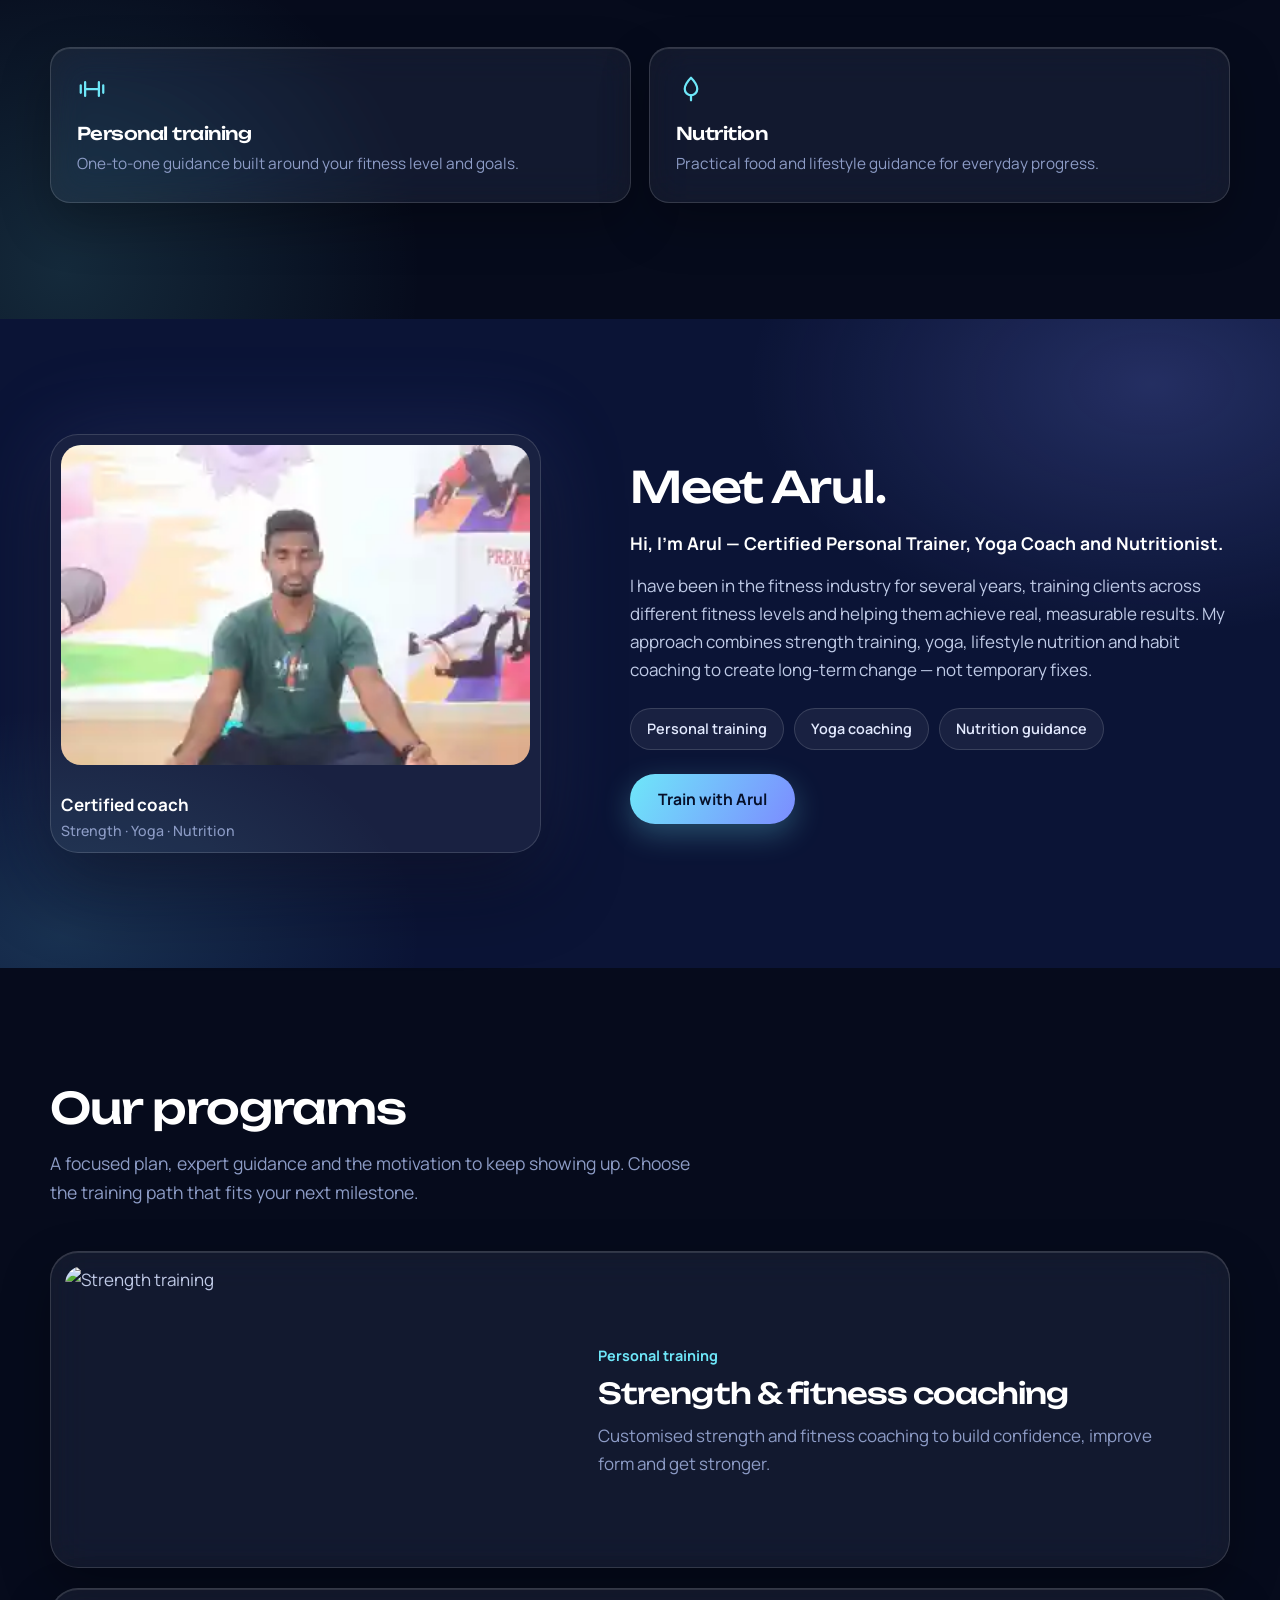
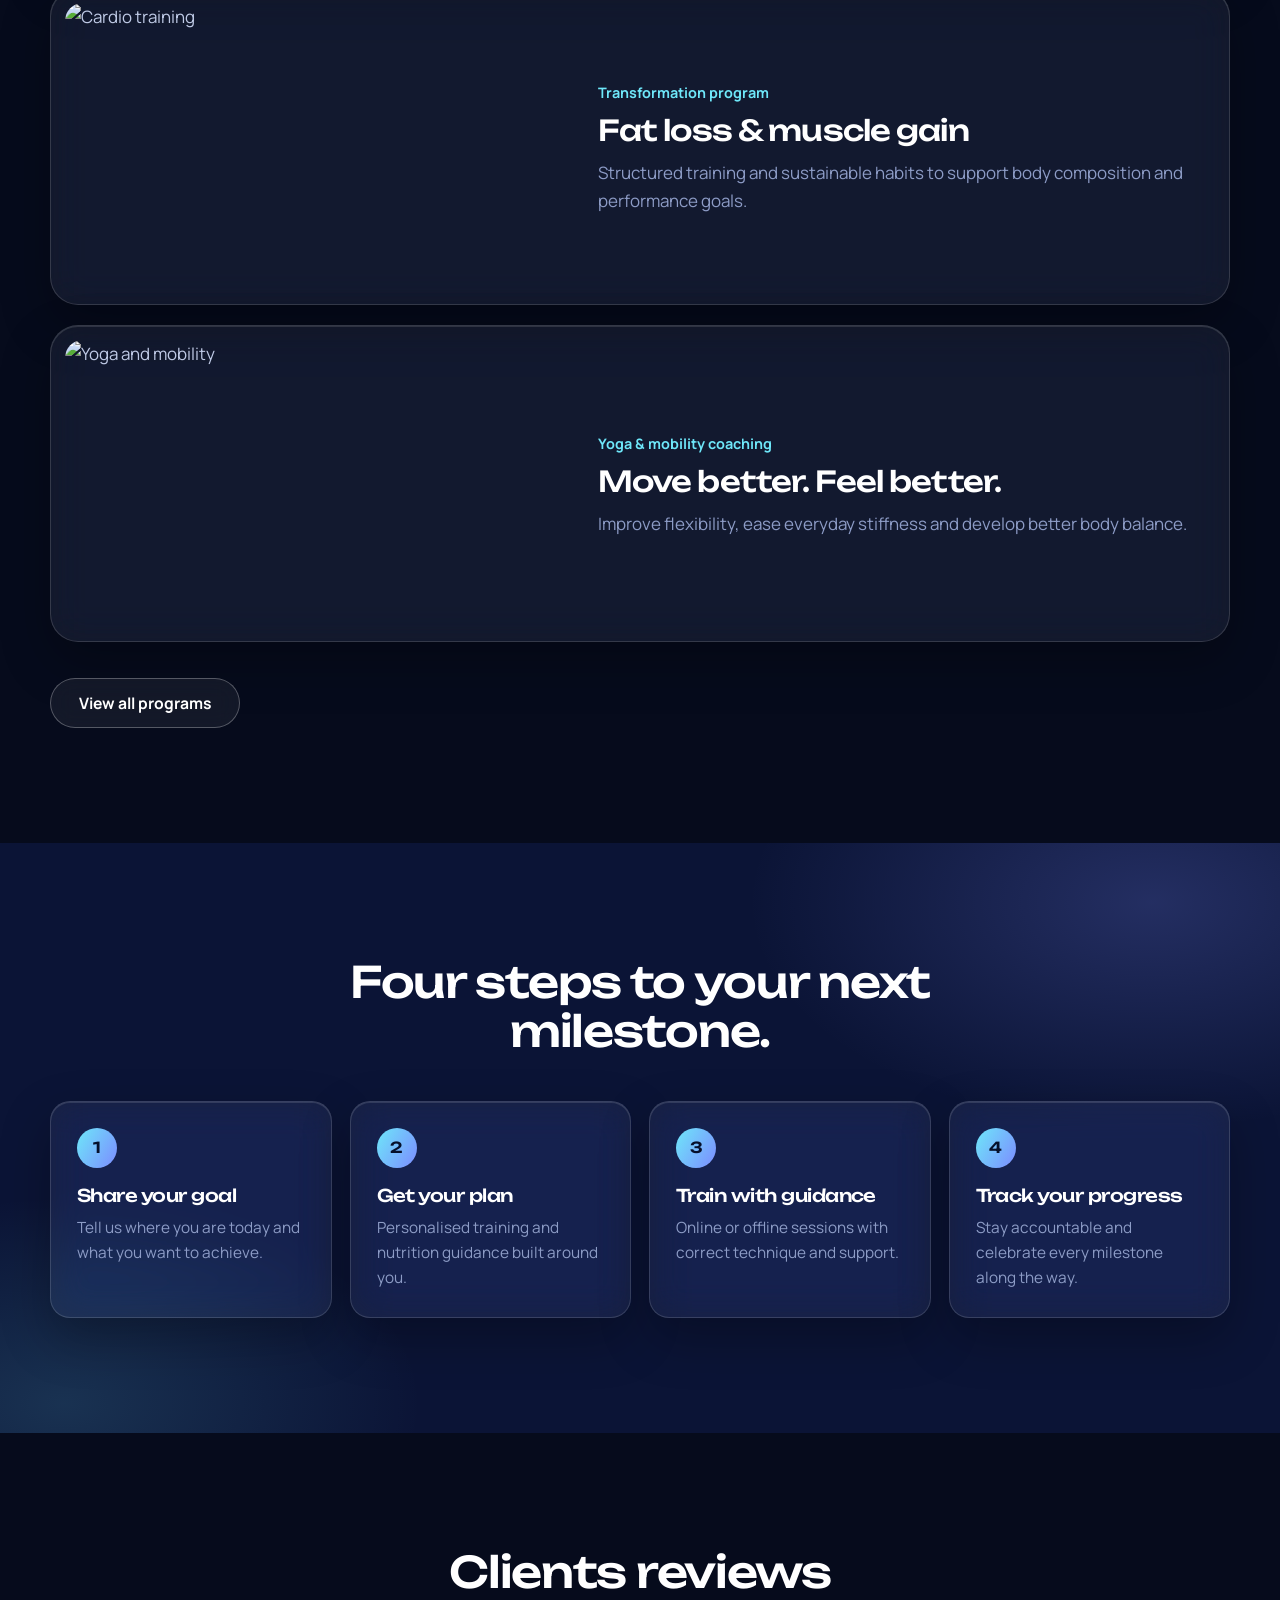
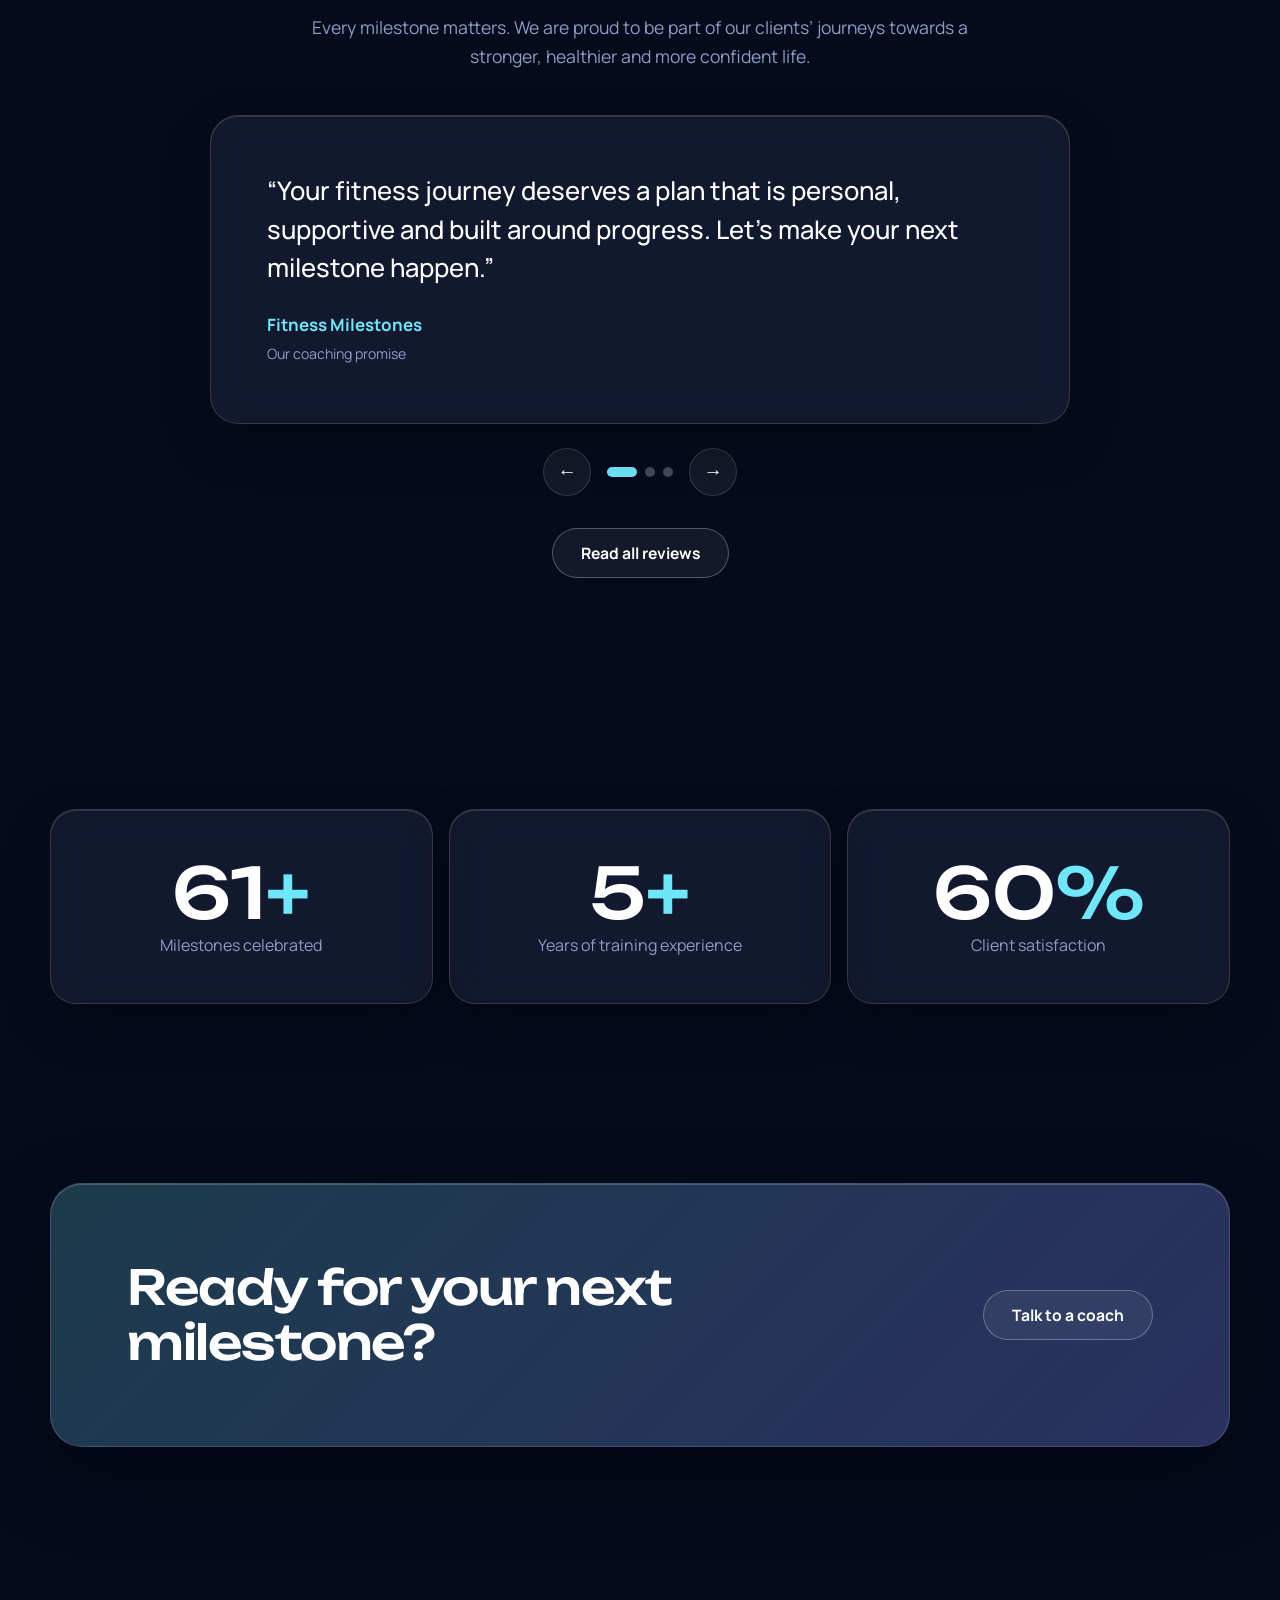
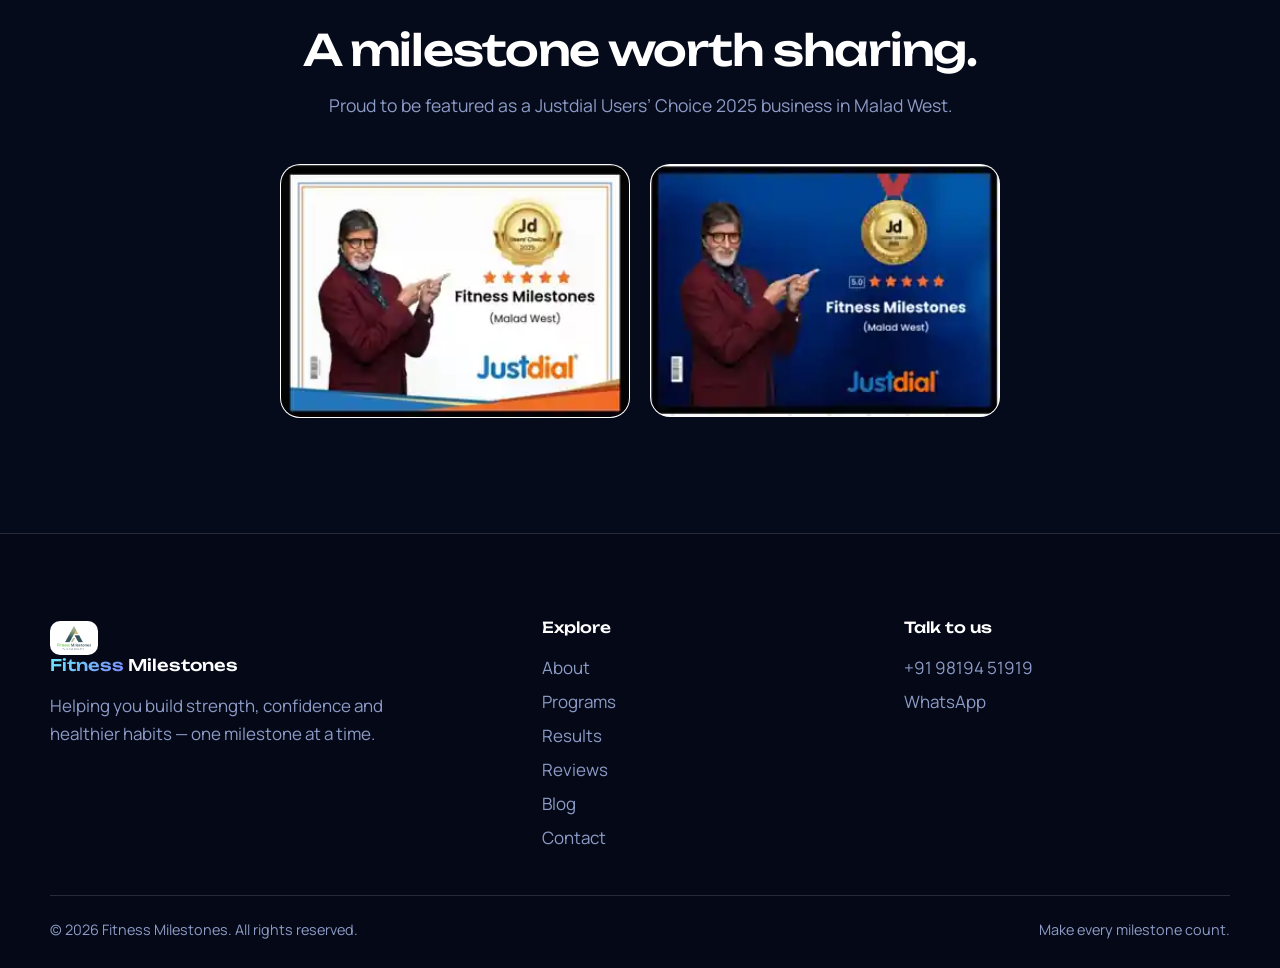
==== commit 3bbde26e: "Premium cool glass redesign: midnight navy, ice-cyan/periwinkle, frosted glass nav, hero stats and p" ====
--- a/index.html
+++ b/index.html
@@ -1,5 +1,5 @@
 <!DOCTYPE html>
-<html lang="en"><head><meta charset="utf-8"><meta name="viewport" content="width=device-width,initial-scale=1,viewport-fit=cover"><meta name="theme-color" content="#161a45">
+<html lang="en"><head><meta charset="utf-8"><meta name="viewport" content="width=device-width,initial-scale=1,viewport-fit=cover"><meta name="theme-color" content="#060b1c">
 <title>Home | Fitness Milestones</title><meta name="description" content="Personal training, strength coaching, weight management and wellness programs.">
 <meta property="og:title" content="Home | Fitness Milestones"><meta property="og:description" content="Personal training, strength coaching, weight management and wellness programs."><meta property="og:image" content="assets/images/fitness-milestones-logo.png">
 <link rel="icon" href="assets/images/fitness-milestones-logo.png">
@@ -8,9 +8,9 @@
 <link rel="stylesheet" href="assets/css/site.css"></head><body>
 <a class="skip" href="#main">Skip to content</a>
 <header class="hd"><div class="wrap nav"><a class="brand" href="index.html" aria-label="Fitness Milestones home"><img src="assets/images/fitness-milestones-logo.png" alt="" width="52" height="38"><span><b>Fitness</b> Milestones</span></a><nav class="links" id="links" aria-label="Main"><a href="index.html" aria-current="page">Home</a><a href="about.html">About</a><a href="programs.html">Programs</a><a href="results.html">Results</a><a href="reviews.html">Reviews</a><a href="blog.html">Blog</a><a href="contact.html">Contact</a><a class="m-cta" href="contact.html">Start your journey</a></nav><a class="btn" href="contact.html">Start your journey</a><button class="burger" id="burger" aria-expanded="false" aria-controls="links" aria-label="Open menu"><i></i></button></div></header>
-<main id="main"><section class="hero"><div class="wrap hg"><div><span class="tag">Personal training · Online &amp; offline</span><h1>Transform your body &amp; life.</h1><p class="lead">Build strength. Find balance. Create a healthier you with fitness coaching shaped around your goals, your lifestyle and your milestones.</p><div class="acts"><a class="btn" href="contact.html">Start your journey</a><a class="btn gh" href="programs.html">Explore programs</a></div></div><div class="fr"><img src="https://images.unsplash.com/photo-1599058945522-28d584b6f0ff?auto=format&fit=crop&w=1000&q=80" alt="Training session at Fitness Milestones" fetchpriority="high"><div class="plate"><b>68<i>+</i></b><span>Milestones celebrated</span></div></div></div></section><div class="strip"><div class="wrap"><ul><li>Personal training</li><li>Weight management</li><li>Strength &amp; muscle</li><li>Cardio conditioning</li><li>Yoga &amp; mobility</li><li>Nutrition guidance</li><li>Group training</li></ul></div></div>
-<section class="sec"><div class="wrap"><div class="intro"><img loading="lazy" src="https://images.unsplash.com/photo-1571019613454-1cb2f99b2d8b?auto=format&fit=crop&w=1000&q=80" alt="Personal fitness coaching"><div class="panel"><h2>A stronger you. A better you.</h2><p>Fitness is more than a workout. It is a journey of small, consistent milestones that add up to a healthier, stronger and more confident life. We bring together personalised training, practical nutrition guidance and ongoing motivation.</p><a class="btn" href="about.html">About us</a></div></div><div class="mini"><div><svg viewBox="0 0 24 24"><path d="M6.5 6.5v11M17.5 6.5v11M3 9v6M21 9v6M6.5 12h11"/></svg><h3>Personal training</h3><p>One-to-one guidance built around your fitness level and goals.</p></div><div><svg viewBox="0 0 24 24"><path d="M12 3c3 3 5 5.5 5 9a5 5 0 01-10 0c0-3.500 2-6 5-9z"/><path d="M12 21v-4"/></svg><h3>Nutrition</h3><p>Practical food and lifestyle guidance for everyday progress.</p></div></div></div></section>
-<section class="sec band"><div class="wrap sp"><div class="fr"><img loading="lazy" src="assets/images/arul.webp" alt="Arul demonstrating yoga and mindful movement" width="320" height="320"><div class="cap">Certified coach<small>Strength · Yoga · Nutrition</small></div></div><div><h2>Meet Arul.</h2><p class="lead" style="color:var(--ink);font-weight:700">Hi, I’m Arul — Certified Personal Trainer, Yoga Coach and Nutritionist.</p><p style="margin-top:14px">I have been in the fitness industry for several years, training clients across different fitness levels and helping them achieve real, measurable results. My approach combines strength training, yoga, lifestyle nutrition and habit coaching to create long-term change — not temporary fixes.</p><div class="chips"><span>Personal training</span><span>Yoga coaching</span><span>Nutrition guidance</span></div><a class="btn dk" href="contact.html">Train with Arul</a></div></div></section>
+<main id="main"><section class="hero"><div class="bg"><img src="https://images.unsplash.com/photo-1599058945522-28d584b6f0ff?auto=format&fit=crop&w=1000&q=80" alt="" fetchpriority="high"></div><div class="wrap hg"><div><span class="tag">Personal training · Online &amp; offline</span><h1>Transform your <span>body &amp; life.</span></h1><p class="lead">Build strength. Find balance. Create a healthier you with fitness coaching shaped around your goals, your lifestyle and your milestones.</p><div class="acts"><a class="btn" href="contact.html">Start your journey</a><a class="btn gh" href="programs.html">Explore programs</a></div></div><div class="fl" aria-hidden="true"><div class="gl"><b>68<i>+</i></b><span>Milestones celebrated</span></div><div class="gl"><b>6<i>+</i></b><span>Years of training experience</span></div><div class="gl"><b>67<i>%</i></b><span>Client satisfaction</span></div></div></div></section><div class="strip"><div class="wrap"><ul><li>Personal training</li><li>Weight management</li><li>Strength &amp; muscle</li><li>Cardio conditioning</li><li>Yoga &amp; mobility</li><li>Nutrition guidance</li><li>Group training</li></ul></div></div>
+<section class="sec glow"><div class="wrap"><div class="intro"><img loading="lazy" src="https://images.unsplash.com/photo-1571019613454-1cb2f99b2d8b?auto=format&fit=crop&w=1000&q=80" alt="Personal fitness coaching"><div class="panel"><h2>A stronger you. A better you.</h2><p>Fitness is more than a workout. It is a journey of small, consistent milestones that add up to a healthier, stronger and more confident life. We bring together personalised training, practical nutrition guidance and ongoing motivation.</p><a class="btn" href="about.html">About us</a></div></div><div class="mini"><div><svg viewBox="0 0 24 24"><path d="M6.5 6.5v11M17.5 6.5v11M3 9v6M21 9v6M6.5 12h11"/></svg><h3>Personal training</h3><p>One-to-one guidance built around your fitness level and goals.</p></div><div><svg viewBox="0 0 24 24"><path d="M12 3c3 3 5 5.5 5 9a5 5 0 01-10 0c0-3.500 2-6 5-9z"/><path d="M12 21v-4"/></svg><h3>Nutrition</h3><p>Practical food and lifestyle guidance for everyday progress.</p></div></div></div></section>
+<section class="sec band"><div class="wrap sp"><div class="fr"><img loading="lazy" src="assets/images/arul.webp" alt="Arul demonstrating yoga and mindful movement" width="320" height="320"><div class="cap">Certified coach<small>Strength · Yoga · Nutrition</small></div></div><div><h2>Meet Arul.</h2><p class="lead" style="color:#fff;font-weight:700">Hi, I’m Arul — Certified Personal Trainer, Yoga Coach and Nutritionist.</p><p style="margin-top:14px">I have been in the fitness industry for several years, training clients across different fitness levels and helping them achieve real, measurable results. My approach combines strength training, yoga, lifestyle nutrition and habit coaching to create long-term change — not temporary fixes.</p><div class="chips"><span>Personal training</span><span>Yoga coaching</span><span>Nutrition guidance</span></div><a class="btn" href="contact.html">Train with Arul</a></div></div></section>
 <section class="sec"><div class="wrap"><div class="head"><h2>Our programs</h2><p class="lead">A focused plan, expert guidance and the motivation to keep showing up. Choose the training path that fits your next milestone.</p></div><article class="prow"><img loading="lazy" src="https://images.unsplash.com/photo-1583454110551-21f2fa2afe61?auto=format&fit=crop&w=900&q=80" alt="Strength training"><div><small>Personal training</small><h3>Strength &amp; fitness coaching</h3><p>Customised strength and fitness coaching to build confidence, improve form and get stronger.</p></div></article><article class="prow"><img loading="lazy" src="https://images.unsplash.com/photo-1534258936925-c58bed479fcb?auto=format&fit=crop&w=900&q=80" alt="Cardio training"><div><small>Transformation program</small><h3>Fat loss &amp; muscle gain</h3><p>Structured training and sustainable habits to support body composition and performance goals.</p></div></article><article class="prow"><img loading="lazy" src="https://images.unsplash.com/photo-1544367567-0f2fcb009e0b?auto=format&fit=crop&w=900&q=80" alt="Yoga and mobility"><div><small>Yoga &amp; mobility coaching</small><h3>Move better. Feel better.</h3><p>Improve flexibility, ease everyday stiffness and develop better body balance.</p></div></article><div style="margin-top:36px"><a class="btn dk" href="programs.html">View all programs</a></div></div></section>
 <section class="sec band"><div class="wrap"><div class="head c"><h2>Four steps to your next milestone.</h2></div><div class="tl"><div class="st"><h3>Share your goal</h3><p>Tell us where you are today and what you want to achieve.</p></div><div class="st"><h3>Get your plan</h3><p>Personalised training and nutrition guidance built around you.</p></div><div class="st"><h3>Train with guidance</h3><p>Online or offline sessions with correct technique and support.</p></div><div class="st"><h3>Track your progress</h3><p>Stay accountable and celebrate every milestone along the way.</p></div></div></div></section>
 <section class="sec"><div class="wrap"><div class="head c"><h2>Clients reviews</h2><p class="lead">Every milestone matters. We are proud to be part of our clients’ journeys towards a stronger, healthier and more confident life.</p></div><div class="rv" data-car aria-roledescription="carousel" aria-label="Reviews"><div class="rt" aria-live="polite"><figure class="rq on"><blockquote>“Your fitness journey deserves a plan that is personal, supportive and built around progress. Let’s make your next milestone happen.”</blockquote><cite>Fitness Milestones</cite><small>Our coaching promise</small></figure><figure class="rq"><blockquote>“A consistent approach to training, practical guidance and encouragement can make every step of the fitness journey count.”</blockquote><cite>Fitness Milestones</cite><small>Our coaching approach</small></figure><figure class="rq"><blockquote>“Build strength, improve mobility and develop healthier habits with coaching shaped around your individual goals.”</blockquote><cite>Fitness Milestones</cite><small>Personalised coaching</small></figure></div><div class="rc"><button data-prev aria-label="Previous review">←</button><div class="dots"><button class="on" aria-label="Show review 1"></button><button aria-label="Show review 2"></button><button aria-label="Show review 3"></button></div><button data-next aria-label="Next review">→</button></div></div><div style="text-align:center;margin-top:32px"><a class="btn gh" href="reviews.html">Read all reviews</a></div></div></section>
--- a/assets/css/site.css
+++ b/assets/css/site.css
@@ -1,60 +1,64 @@
-:root{--ink:#161a45;--ink2:#232873;--vio:#5a4cf0;--co:#ff6a4d;--mist:#efedfb;--paper:#faf9ff;--line:#dcd9f0;--text:#2a2d52;--muted:#636790;--r:14px;--max:1180px}
+:root{--bg:#060b1c;--bg2:#0b1436;--ink:#fff;--txt:#bfcae6;--muted:#8d9cc6;--cy:#6ee7f9;--pe:#7c8cff;--grad:linear-gradient(120deg,#6ee7f9,#7c8cff);--gl:rgba(255,255,255,.06);--glb:rgba(255,255,255,.14);--r:20px;--max:1180px;--e:cubic-bezier(.2,.7,.2,1)}
 *{box-sizing:border-box;margin:0;padding:0}html{scroll-behavior:smooth}
-body{font:400 17px/1.65 Manrope,system-ui,sans-serif;color:var(--text);background:var(--paper);overflow-x:hidden}
+body{font:400 17px/1.65 Manrope,system-ui,sans-serif;color:var(--txt);background:var(--bg);overflow-x:hidden}
 img{max-width:100%;display:block}a{color:inherit;text-decoration:none}
-h1,h2,h3{font-family:Unbounded,Manrope,sans-serif;color:var(--ink);line-height:1.15;font-weight:600;letter-spacing:-.02em}
-h1{font-size:clamp(2.1rem,5vw,3.9rem)}h2{font-size:clamp(1.55rem,3.3vw,2.5rem)}h3{font-size:1.12rem;line-height:1.3}p{max-width:60ch}
-:focus-visible{outline:3px solid var(--vio);outline-offset:3px;border-radius:4px}
-.wrap{width:min(100% - 40px,var(--max));margin-inline:auto}.sec{padding:clamp(56px,8vw,104px) 0}.band{background:var(--mist)}
-.lead{font-size:1.1rem;color:var(--muted);margin-top:16px}.head{max-width:680px;margin-bottom:40px}.head.c{margin-inline:auto;text-align:center}.head.c p{margin-inline:auto}
-.skip{position:absolute;left:-999px;top:8px;background:var(--co);color:var(--ink);padding:10px 16px;border-radius:8px;z-index:200}.skip:focus{left:8px}
-.btn{display:inline-flex;align-items:center;justify-content:center;min-height:50px;padding:12px 28px;border-radius:12px;background:var(--co);color:var(--ink);font:700 .98rem Manrope,sans-serif;border:2px solid var(--co);cursor:pointer;transition:transform .2s,background .2s}
-.btn:hover{transform:translateY(-2px);background:#ff826a}.btn.dk{background:var(--ink);border-color:var(--ink);color:#fff}.btn.dk:hover{background:var(--ink2)}.btn.gh{background:none;border-color:var(--ink);color:var(--ink)}.btn.gh:hover{background:var(--ink);color:#fff}
-.hd{position:sticky;top:0;z-index:100;background:#fff;border-bottom:1px solid var(--line)}.nav{display:flex;align-items:center;justify-content:space-between;gap:20px;height:76px}
-.brand{display:flex;align-items:center;gap:10px;font:500 1.02rem Unbounded,sans-serif;color:var(--ink)}.brand img{width:50px;height:auto}.brand b{color:var(--vio);font-weight:600}
-.links{display:flex;align-items:center;gap:6px}.links a{padding:6px 2px;margin:0 10px;font-weight:600;font-size:.94rem;border-bottom:3px solid transparent}.links a:hover{border-color:var(--line)}.links a[aria-current]{border-color:var(--co)}
-.nav>.btn{min-height:44px;padding:8px 20px}.burger{display:none;width:46px;height:46px;border-radius:12px;border:1.5px solid var(--line);background:#fff;cursor:pointer;position:relative}
-.burger i,.burger i::before,.burger i::after{position:absolute;left:50%;width:18px;height:2px;background:var(--ink);transition:.25s;content:""}.burger i{top:50%;transform:translate(-50%,-50%)}.burger i::before{top:-6px;left:0}.burger i::after{top:6px;left:0}
+h1,h2,h3{font-family:Unbounded,Manrope,sans-serif;color:#fff;line-height:1.14;font-weight:500;letter-spacing:-.03em}
+h1{font-size:clamp(2.2rem,5.6vw,4.6rem)}h2{font-size:clamp(1.6rem,3.5vw,2.7rem)}h3{font-size:1.1rem;line-height:1.3}p{max-width:60ch}
+:focus-visible{outline:3px solid var(--cy);outline-offset:3px;border-radius:6px}
+.wrap{width:min(100% - 40px,var(--max));margin-inline:auto}.sec{padding:clamp(60px,9vw,116px) 0;position:relative;isolation:isolate}
+.band{background:var(--bg2)}.band::before,.glow::before{content:"";position:absolute;inset:0;z-index:-1;background:radial-gradient(45% 55% at 90% 10%,rgba(124,140,255,.22),transparent 70%),radial-gradient(40% 50% at 5% 95%,rgba(110,231,249,.14),transparent 70%)}
+.lead{font-size:1.1rem;color:var(--muted);margin-top:16px}.head{max-width:680px;margin-bottom:44px}.head.c{margin-inline:auto;text-align:center}.head.c p{margin-inline:auto}
+.skip{position:absolute;left:-999px;top:8px;background:var(--cy);color:var(--bg);padding:10px 16px;border-radius:8px;z-index:200}.skip:focus{left:8px}
+.gl,.panel,.way,.post,.st,.led div,.rq,.mini div,.prow{background:var(--gl);border:1px solid var(--glb);backdrop-filter:blur(18px) saturate(1.4);-webkit-backdrop-filter:blur(18px) saturate(1.4);box-shadow:0 20px 50px rgba(0,0,0,.28),inset 0 1px 0 rgba(255,255,255,.12)}
+.btn{display:inline-flex;align-items:center;justify-content:center;min-height:50px;padding:12px 28px;border-radius:999px;background:var(--grad);color:#06102a;font:700 .98rem Manrope,sans-serif;border:0;cursor:pointer;box-shadow:0 10px 30px rgba(110,231,249,.28);transition:transform .25s var(--e),box-shadow .25s}
+.btn:hover{transform:translateY(-2px);box-shadow:0 16px 38px rgba(124,140,255,.45)}.btn.dk,.btn.gh{background:var(--gl);color:#fff;border:1px solid rgba(255,255,255,.28);backdrop-filter:blur(12px);box-shadow:none}.btn.dk:hover,.btn.gh:hover{background:rgba(255,255,255,.14)}
+.hd{position:fixed;top:12px;left:0;right:0;z-index:100}.nav{display:flex;align-items:center;justify-content:space-between;gap:20px;height:66px;padding:0 10px 0 20px;width:min(100% - 24px,var(--max));margin-inline:auto;background:rgba(10,18,46,.55);border:1px solid var(--glb);border-radius:22px;backdrop-filter:blur(20px) saturate(1.5);-webkit-backdrop-filter:blur(20px) saturate(1.5);box-shadow:0 12px 40px rgba(0,0,0,.35),inset 0 1px 0 rgba(255,255,255,.12)}
+.brand{display:flex;align-items:center;gap:10px;font:500 1rem Unbounded,sans-serif;color:#fff}.brand img{width:48px;height:auto;background:#fff;border-radius:10px;padding:3px 5px}.brand b{font-weight:500;background:var(--grad);-webkit-background-clip:text;background-clip:text;color:transparent}
+.links{display:flex;align-items:center;gap:2px}.links a{padding:8px 13px;border-radius:12px;font-weight:600;font-size:.93rem;color:#d4dcf4;transition:.2s}.links a:hover{background:var(--gl)}.links a[aria-current]{background:rgba(255,255,255,.12);color:#fff;box-shadow:inset 0 0 0 1px var(--glb)}
+.nav>.btn{min-height:44px;padding:8px 22px;font-size:.92rem}.burger{display:none;width:46px;height:46px;border-radius:14px;border:1px solid var(--glb);background:var(--gl);cursor:pointer;position:relative}
+.burger i,.burger i::before,.burger i::after{position:absolute;left:50%;width:18px;height:2px;background:#fff;transition:.25s;content:""}.burger i{top:50%;transform:translate(-50%,-50%)}.burger i::before{top:-6px;left:0}.burger i::after{top:6px;left:0}
 .burger[aria-expanded=true] i{background:none}.burger[aria-expanded=true] i::before{top:0;transform:rotate(45deg)}.burger[aria-expanded=true] i::after{top:0;transform:rotate(-45deg)}
 @media(min-width:961px){.m-cta{display:none!important}}
-.hero,.ph{background:var(--mist);overflow:hidden}.hg{display:grid;grid-template-columns:1.1fr .9fr;gap:clamp(32px,6vw,80px);align-items:center;padding:clamp(48px,7vw,96px) 0}
-.tag{display:flex;align-items:center;gap:10px;font-weight:700;color:var(--vio);font-size:.95rem;margin-bottom:20px}.tag::before{content:"";width:12px;height:12px;background:var(--co);transform:rotate(45deg)}
-.hero h1{font-size:clamp(2.3rem,5.6vw,4.4rem)}.hero .lead{max-width:48ch;font-size:1.15rem}.acts{display:flex;flex-wrap:wrap;gap:14px;margin-top:32px}
-.hero .hg>div:first-child>*{animation:up .7s cubic-bezier(.2,.7,.2,1) both}.hero .hg>div:first-child>:nth-child(2){animation-delay:.08s}.hero .hg>div:first-child>:nth-child(3){animation-delay:.16s}.hero .hg>div:first-child>:nth-child(4){animation-delay:.24s}
-@keyframes up{from{opacity:0;transform:translateY(22px)}}
-.fr{position:relative;isolation:isolate;margin:0 18px 18px 0}.fr::before{content:"";position:absolute;inset:18px -18px -18px 18px;background:var(--co);border-radius:var(--r);z-index:-1}.fr img{width:100%;border-radius:var(--r);object-fit:cover}
-.hero .fr img{aspect-ratio:4/4.6}.plate{position:absolute;left:-22px;bottom:34px;background:var(--ink);color:#fff;padding:16px 22px;border-radius:var(--r);box-shadow:0 14px 30px rgba(22,26,69,.3)}.plate b{display:block;font:600 2rem/1 Unbounded,sans-serif}.plate b i{font-style:normal;color:var(--co)}.plate span{font-size:.88rem;color:#cfd2f5}
-.ph h1{max-width:15ch}.ph .lead{max-width:50ch}.ph .fr img{aspect-ratio:4/3}.ph .hg{grid-template-columns:1.2fr .8fr}
-.strip{background:#fff;border-bottom:1px solid var(--line)}.strip ul{list-style:none;display:flex;flex-wrap:wrap;justify-content:center;padding:18px 0}.strip li{padding:2px 20px;font-weight:600;color:var(--ink2);font-size:.95rem}.strip li+li{border-left:2px solid var(--line)}
-.intro{display:grid;grid-template-columns:repeat(12,1fr);align-items:center}.intro>img{grid-column:1/8;grid-row:1;width:100%;aspect-ratio:4/3.3;object-fit:cover;border-radius:var(--r)}
-.panel{grid-column:7/13;grid-row:1;background:var(--ink);color:#d4d7f7;padding:clamp(28px,4vw,52px);border-radius:var(--r)}.panel h2{color:#fff}.panel p{margin:16px 0 26px}
-.mini{display:grid;grid-template-columns:1fr 1fr;gap:24px;margin-top:40px}.mini div{border-left:4px solid var(--co);padding-left:18px}.mini svg{width:30px;height:30px;stroke:var(--vio);fill:none;stroke-width:1.8;stroke-linecap:round;stroke-linejoin:round;margin-bottom:6px}.mini p{color:var(--muted);font-size:.96rem}
-.sp{display:grid;grid-template-columns:.9fr 1.1fr;gap:clamp(36px,7vw,90px);align-items:center}.sp.r{grid-template-columns:1.1fr .9fr}.sp .fr img{aspect-ratio:1/1.05}.cap{margin-top:30px;font-weight:700;color:var(--ink)}.cap small{display:block;font-weight:500;color:var(--muted)}
-.chips{display:flex;flex-wrap:wrap;gap:10px;margin:24px 0}.chips span{padding:8px 16px;border-radius:8px;background:#fff;border:1px solid var(--line);font-weight:600;font-size:.92rem;color:var(--ink2)}
-.prow{display:grid;grid-template-columns:5fr 7fr;gap:clamp(24px,5vw,60px);align-items:center;padding:28px 0;border-top:1px solid var(--line)}.prow:last-child{border-bottom:1px solid var(--line)}.prow img{width:100%;aspect-ratio:16/10;object-fit:cover;border-radius:var(--r)}
-.prow small{font-weight:700;color:var(--vio);font-size:.9rem}.prow h3{font-size:clamp(1.3rem,2.4vw,1.8rem);margin:6px 0 10px}.prow p{color:var(--muted)}
-.tl{display:grid;grid-template-columns:repeat(4,1fr);gap:28px;counter-reset:s}.st{counter-increment:s;border-top:3px solid var(--ink);padding-top:24px;position:relative}.st::before{content:counter(s);position:absolute;top:-19px;left:0;width:36px;height:36px;border-radius:50%;background:var(--co);color:var(--ink);display:grid;place-items:center;font:600 .95rem Unbounded,sans-serif}.st p{margin-top:8px;color:var(--muted);font-size:.96rem}
-.rv{max-width:860px;margin:0 auto}.rt{display:grid}.rq{grid-area:1/1;background:var(--ink);border-radius:var(--r);padding:clamp(28px,5vw,56px);opacity:0;visibility:hidden;transition:.5s}.rq.on{opacity:1;visibility:visible}
-.rq blockquote{font:500 clamp(1.15rem,2.4vw,1.55rem)/1.5 Manrope,sans-serif;color:#fff}.rq cite{display:block;margin-top:24px;font-style:normal;font-weight:700;color:var(--co)}.rq small{color:#b8bcea}
-.rc{display:flex;align-items:center;justify-content:center;gap:16px;margin-top:24px}.rc>button{width:48px;height:48px;border-radius:12px;border:1.5px solid var(--ink);background:none;font-size:1.2rem;cursor:pointer;color:var(--ink)}.rc>button:hover{background:var(--ink);color:#fff}
-.dots{display:flex;gap:8px}.dots button{width:10px;height:10px;border:0;padding:0;background:var(--line);cursor:pointer}.dots button.on{background:var(--co);width:30px}
-.led{display:grid;grid-template-columns:repeat(3,minmax(0,1fr))}.led div{padding:12px clamp(8px,3vw,40px);text-align:center}.led div+div{border-left:2px solid var(--line)}.led strong{display:block;font:600 clamp(2rem,6vw,4.4rem)/1.1 Unbounded,sans-serif;color:var(--vio)}.led strong i{font-style:normal;color:var(--co)}.led span{font-weight:600;color:var(--ink2);font-size:clamp(.78rem,1.6vw,1rem)}
-.cta{background:var(--co);padding:clamp(44px,6vw,72px) 0}.cta .wrap{display:flex;align-items:center;justify-content:space-between;gap:28px;flex-wrap:wrap}.cta h2{max-width:18ch;font-size:clamp(1.7rem,3.8vw,2.9rem)}
-.aw{display:grid;grid-template-columns:1fr 1fr;gap:20px;max-width:720px;margin:0 auto}.aw img{width:100%;height:auto;border-radius:var(--r);border:1px solid var(--line);background:#fff}
-.checks{list-style:none;display:grid;grid-template-columns:1fr 1fr;gap:12px 24px;margin:26px 0}.checks li{padding-left:30px;position:relative;font-weight:600}.checks li::before{content:"";position:absolute;left:0;top:.38em;width:16px;height:16px;background:var(--vio);transform:rotate(45deg) scale(.8);border-radius:3px}
-.bars{display:grid;gap:20px;margin:28px 0}.bars b{display:block;color:var(--ink);margin-bottom:8px}.bar{height:12px;border-radius:3px;background:var(--line);overflow:hidden}.bar i{display:block;height:100%;width:0;background:var(--vio);transition:width 1.2s cubic-bezier(.2,.7,.2,1)}.bars.go .bar i{width:var(--w)}
-.g3{display:grid;grid-template-columns:repeat(3,1fr);gap:24px}.post{background:#fff;border:1px solid var(--line);border-radius:var(--r);overflow:hidden}.post img{aspect-ratio:16/10;width:100%;object-fit:cover}.post div{padding:22px 24px 28px}.post small{color:var(--vio);font-weight:700}.post h3{margin:6px 0 10px}.post p{color:var(--muted);font-size:.96rem}
-.cg{display:grid;grid-template-columns:1.1fr .9fr;gap:clamp(32px,6vw,80px);align-items:start}form{display:grid;gap:16px;margin-top:28px}label{display:grid;gap:6px;font-weight:700;color:var(--ink);font-size:.95rem}
-input,textarea{font:inherit;padding:14px 16px;border-radius:10px;border:1.5px solid var(--line);background:#fff;width:100%}input:focus,textarea:focus{outline:none;border-color:var(--vio);box-shadow:0 0 0 4px rgba(90,76,240,.15)}textarea{min-height:140px;resize:vertical}
-.ways{display:grid;gap:14px}.way{background:#fff;border:1px solid var(--line);border-left:5px solid var(--co);border-radius:10px;padding:16px 20px;display:block}a.way:hover{border-left-color:var(--vio)}.way b{color:var(--ink);display:block}.way small{color:var(--muted);font-size:.94rem;line-height:1.4;display:block}
-footer{background:var(--ink);color:#bcc0ea;padding:clamp(48px,6vw,72px) 0 26px}footer .brand{color:#fff}footer .brand img{background:#fff;border-radius:8px;padding:4px 6px}footer .brand b{color:var(--co)}
-.ft{display:grid;grid-template-columns:1.4fr 1fr 1fr;gap:36px}.ft p{margin-top:14px;max-width:34ch}.ft h4{color:#fff;font:600 .95rem Unbounded,sans-serif;margin-bottom:14px}.ft a{display:block;padding:3px 0}.ft a:hover{color:var(--co)}
-.cp{display:flex;justify-content:space-between;gap:12px;flex-wrap:wrap;margin-top:40px;padding-top:22px;border-top:1px solid rgba(255,255,255,.14);font-size:.9rem}
-.wa{position:fixed;right:18px;bottom:calc(18px + env(safe-area-inset-bottom,0px));width:58px;height:58px;border-radius:50%;background:#25d366;display:grid;place-items:center;box-shadow:0 10px 26px rgba(0,0,0,.28);z-index:90}.wa svg{width:30px;height:30px;fill:#fff}
+.hero,.ph{position:relative;overflow:hidden;isolation:isolate;background:var(--bg)}.hero{min-height:94svh;display:flex;align-items:center}
+.bg{position:absolute;inset:-5% 0;z-index:-2}.bg img{width:100%;height:100%;object-fit:cover;opacity:.5}
+.hero::after,.ph::after{content:"";position:absolute;inset:0;z-index:-1;background:radial-gradient(55% 50% at 85% 15%,rgba(124,140,255,.35),transparent 70%),radial-gradient(45% 55% at 5% 100%,rgba(110,231,249,.22),transparent 70%),linear-gradient(180deg,rgba(6,11,28,.55),var(--bg) 98%)}
+.hg{display:grid;grid-template-columns:1.2fr .8fr;gap:clamp(32px,5vw,72px);align-items:center;padding:clamp(130px,15vw,170px) 0 clamp(56px,8vw,96px);width:100%}
+.tag{display:inline-flex;align-items:center;gap:10px;padding:8px 16px;border-radius:999px;background:var(--gl);border:1px solid var(--glb);backdrop-filter:blur(10px);font-weight:600;font-size:.9rem;color:#e3eaff;margin-bottom:24px}.tag::before{content:"";width:8px;height:8px;border-radius:50%;background:var(--cy);box-shadow:0 0 12px var(--cy)}
+.hero h1{font-size:clamp(2.5rem,6.4vw,5.4rem);line-height:1.02}.hero h1 span,.g{background:var(--grad);-webkit-background-clip:text;background-clip:text;color:transparent}.hero .lead{max-width:48ch;font-size:1.15rem}.acts{display:flex;flex-wrap:wrap;gap:14px;margin-top:34px}
+.hero .hg>div:first-child>*{animation:up .8s var(--e) both}.hero .hg>div:first-child>:nth-child(2){animation-delay:.1s}.hero .hg>div:first-child>:nth-child(3){animation-delay:.2s}.hero .hg>div:first-child>:nth-child(4){animation-delay:.3s}
+@keyframes up{from{opacity:0;transform:translateY(24px)}}
+.fl{display:grid;gap:14px;justify-items:end}.fl .gl{width:min(100%,290px);padding:20px 24px;border-radius:var(--r)}.fl .gl:nth-child(2){margin-right:34px}.gl b{display:block;font:500 2.2rem/1 Unbounded,sans-serif;color:#fff}.gl b i{font-style:normal;color:var(--cy)}.gl span{font-size:.92rem;color:var(--muted)}
+.ph h1{max-width:15ch;font-size:clamp(2.3rem,6vw,4.8rem)}.ph .hg{display:block}.ph .lead{max-width:52ch}
+.strip{background:var(--bg2);border-block:1px solid var(--glb);overflow:hidden}.strip ul{list-style:none;display:flex;flex-wrap:wrap;justify-content:center;padding:18px 0}.strip li{padding:2px 22px;font-weight:600;color:#dbe3fb;font-size:.95rem}.strip li+li{border-left:1px solid var(--glb)}
+.fr{position:relative;border-radius:28px;padding:10px;background:var(--gl);border:1px solid var(--glb);box-shadow:0 30px 80px rgba(0,0,0,.45),0 0 90px rgba(124,140,255,.18)}.fr img{width:100%;border-radius:20px;object-fit:cover}
+.intro{display:grid;grid-template-columns:repeat(12,1fr);align-items:center}.intro>img{grid-column:1/8;grid-row:1;width:100%;aspect-ratio:4/3.3;object-fit:cover;border-radius:28px}
+.panel{grid-column:7/13;grid-row:1;padding:clamp(28px,4vw,52px);border-radius:28px;background:rgba(10,18,46,.6)}.panel p{margin:16px 0 26px}
+.mini{display:grid;grid-template-columns:1fr 1fr;gap:18px;margin-top:22px}.mini div{padding:26px;border-radius:var(--r)}.mini svg{width:30px;height:30px;stroke:var(--cy);fill:none;stroke-width:1.8;stroke-linecap:round;stroke-linejoin:round;margin-bottom:10px}.mini p{color:var(--muted);font-size:.96rem;margin-top:6px}
+.sp{display:grid;grid-template-columns:.9fr 1.1fr;gap:clamp(36px,7vw,90px);align-items:center}.sp.r{grid-template-columns:1.1fr .9fr}.sp .fr img{aspect-ratio:1/1.05}.cap{margin-top:26px;font-weight:700;color:#fff}.cap small{display:block;font-weight:500;color:var(--muted)}
+.chips{display:flex;flex-wrap:wrap;gap:10px;margin:24px 0}.chips span{padding:8px 16px;border-radius:999px;background:var(--gl);border:1px solid var(--glb);font-weight:600;font-size:.9rem;color:#e3eaff}
+.prow{display:grid;grid-template-columns:5fr 7fr;gap:clamp(20px,4vw,48px);align-items:center;padding:14px;border-radius:28px;margin-bottom:20px}.prow img{width:100%;aspect-ratio:16/10;object-fit:cover;border-radius:18px}.prow>div{padding:8px clamp(8px,2vw,28px)}
+.prow small{font-weight:700;color:var(--cy);font-size:.9rem}.prow h3{font-size:clamp(1.3rem,2.4vw,1.8rem);margin:6px 0 10px}.prow p{color:var(--muted)}
+.tl{display:grid;grid-template-columns:repeat(4,1fr);gap:18px;counter-reset:s}.st{counter-increment:s;padding:26px;border-radius:var(--r)}.st::before{content:counter(s);display:grid;place-items:center;width:40px;height:40px;border-radius:50%;background:var(--grad);color:#06102a;font:600 .95rem Unbounded,sans-serif;margin-bottom:16px}.st p{margin-top:8px;color:var(--muted);font-size:.96rem}
+.rv{max-width:860px;margin:0 auto}.rt{display:grid}.rq{grid-area:1/1;border-radius:28px;padding:clamp(28px,5vw,56px);opacity:0;visibility:hidden;transition:.5s}.rq.on{opacity:1;visibility:visible}
+.rq blockquote{font:500 clamp(1.15rem,2.4vw,1.6rem)/1.5 Manrope,sans-serif;color:#fff}.rq cite{display:block;margin-top:24px;font-style:normal;font-weight:700;color:var(--cy)}.rq small{color:var(--muted)}
+.rc{display:flex;align-items:center;justify-content:center;gap:16px;margin-top:24px}.rc>button{width:48px;height:48px;border-radius:50%;border:1px solid var(--glb);background:var(--gl);font-size:1.2rem;cursor:pointer;color:#fff}.rc>button:hover{background:rgba(255,255,255,.16)}
+.dots{display:flex;gap:8px}.dots button{width:10px;height:10px;border:0;padding:0;border-radius:9px;background:rgba(255,255,255,.25);cursor:pointer;transition:.3s}.dots button.on{background:var(--cy);width:30px}
+.led{display:grid;grid-template-columns:repeat(3,minmax(0,1fr));gap:16px}.led div{padding:clamp(22px,4vw,44px) 10px;text-align:center;border-radius:26px}.led strong{display:block;font:500 clamp(2rem,6vw,4.4rem)/1.1 Unbounded,sans-serif;color:#fff}.led strong i{font-style:normal;color:var(--cy)}.led span{color:var(--muted);font-size:clamp(.76rem,1.6vw,1rem)}
+.cta{padding:clamp(24px,5vw,64px) 0}.cta .wrap{display:flex;align-items:center;justify-content:space-between;gap:28px;flex-wrap:wrap;padding:clamp(34px,6vw,76px);border-radius:32px;position:relative;overflow:hidden;background:linear-gradient(135deg,rgba(110,231,249,.22),rgba(124,140,255,.3));border:1px solid var(--glb);box-shadow:0 30px 80px rgba(0,0,0,.4),inset 0 1px 0 rgba(255,255,255,.18)}.cta h2{max-width:17ch;font-size:clamp(1.7rem,3.8vw,3rem)}
+.aw{display:grid;grid-template-columns:1fr 1fr;gap:20px;max-width:720px;margin:0 auto}.aw img{width:100%;height:auto;border-radius:var(--r);border:1px solid var(--glb);background:#fff}
+.checks{list-style:none;display:grid;grid-template-columns:1fr 1fr;gap:12px 24px;margin:26px 0}.checks li{padding-left:30px;position:relative;font-weight:600;color:#e3eaff}.checks li::before{content:"";position:absolute;left:0;top:.4em;width:16px;height:16px;border-radius:50%;background:var(--grad)}
+.bars{display:grid;gap:20px;margin:28px 0}.bars b{display:block;color:#fff;margin-bottom:8px}.bar{height:10px;border-radius:9px;background:rgba(255,255,255,.1);overflow:hidden}.bar i{display:block;height:100%;width:0;border-radius:9px;background:var(--grad);transition:width 1.3s var(--e)}.bars.go .bar i{width:var(--w)}
+.g3{display:grid;grid-template-columns:repeat(3,1fr);gap:22px}.post{border-radius:26px;overflow:hidden}.post img{aspect-ratio:16/10;width:100%;object-fit:cover}.post div{padding:22px 24px 28px}.post small{color:var(--cy);font-weight:700}.post h3{margin:6px 0 10px}.post p{color:var(--muted);font-size:.96rem}
+.cg{display:grid;grid-template-columns:1.1fr .9fr;gap:clamp(32px,6vw,80px);align-items:start}form{display:grid;gap:16px;margin-top:28px}label{display:grid;gap:6px;font-weight:700;color:#fff;font-size:.95rem}
+input,textarea{font:inherit;padding:14px 16px;border-radius:14px;border:1px solid var(--glb);background:rgba(255,255,255,.07);color:#fff;width:100%}input:focus,textarea:focus{outline:none;border-color:var(--cy);box-shadow:0 0 0 4px rgba(110,231,249,.18)}textarea{min-height:140px;resize:vertical}
+.ways{display:grid;gap:14px}.way{border-radius:18px;padding:18px 22px;display:block;transition:.25s var(--e)}a.way:hover{transform:translateX(4px);border-color:var(--cy)}.way b{color:#fff;display:block}.way small{color:var(--muted);font-size:.94rem;line-height:1.4;display:block}
+footer{background:#040817;color:var(--muted);padding:clamp(52px,7vw,84px) 0 26px;border-top:1px solid var(--glb)}.ft{display:grid;grid-template-columns:1.4fr 1fr 1fr;gap:36px}.ft p{margin-top:14px;max-width:34ch}.ft h4{color:#fff;font:500 .95rem Unbounded,sans-serif;margin-bottom:14px}.ft a{display:block;padding:3px 0}.ft a:hover{color:var(--cy)}
+.cp{display:flex;justify-content:space-between;gap:12px;flex-wrap:wrap;margin-top:40px;padding-top:22px;border-top:1px solid var(--glb);font-size:.9rem}
+.wa{position:fixed;right:18px;bottom:calc(18px + env(safe-area-inset-bottom,0px));width:58px;height:58px;border-radius:50%;background:#25d366;display:grid;place-items:center;box-shadow:0 10px 26px rgba(0,0,0,.4);z-index:90}.wa svg{width:30px;height:30px;fill:#fff}
 @media(max-width:960px){.burger{display:block}.nav>.btn{display:none}
-.links{position:fixed;inset:76px 0 auto 0;flex-direction:column;align-items:stretch;gap:2px;padding:12px 20px 24px;background:#fff;border-bottom:1px solid var(--line);max-height:calc(100dvh - 76px);overflow:auto;transform:translateY(-10px);opacity:0;visibility:hidden;transition:.25s}.links.open{transform:none;opacity:1;visibility:visible}
-.links a{margin:0;padding:14px 4px;font-size:1.05rem;border-bottom:1px solid var(--line)}.links .m-cta{display:flex;margin-top:14px;justify-content:center;background:var(--co);border-radius:12px;border:0}
-.hg,.ph .hg,.sp,.sp.r,.cg{grid-template-columns:1fr}.hero .fr img{aspect-ratio:4/3}.intro{display:block}.intro>img{aspect-ratio:4/3}.panel{margin:-40px 16px 0;position:relative}
-.prow{grid-template-columns:1fr}.tl{grid-template-columns:1fr 1fr;row-gap:44px}.g3{grid-template-columns:1fr 1fr}.ft{grid-template-columns:1fr 1fr}.ft>div:first-child{grid-column:1/-1}.sp.r>:first-child{order:2}}
-@media(max-width:640px){.mini,.checks,.g3,.tl,.aw{grid-template-columns:1fr}.acts .btn,.cta .btn{width:100%}.brand{font-size:.92rem}.brand img{width:42px}.plate{left:-8px;padding:12px 16px}.plate b{font-size:1.5rem}.strip li{padding:2px 12px;font-size:.88rem}.led div{padding-inline:4px}.cp{flex-direction:column}}
+.links{position:fixed;inset:90px 12px auto 12px;flex-direction:column;align-items:stretch;gap:2px;padding:14px;background:rgba(10,18,46,.92);backdrop-filter:blur(24px);-webkit-backdrop-filter:blur(24px);border:1px solid var(--glb);border-radius:24px;max-height:calc(100dvh - 104px);overflow:auto;transform:translateY(-10px);opacity:0;visibility:hidden;transition:.25s}.links.open{transform:none;opacity:1;visibility:visible}
+.links a{padding:14px 16px;font-size:1.05rem}.links .m-cta{display:flex;margin-top:10px;justify-content:center;background:var(--grad);color:#06102a}
+.hg,.sp,.sp.r,.cg{grid-template-columns:1fr}.fl{display:flex;flex-wrap:wrap;justify-content:flex-start}.fl .gl,.fl .gl:nth-child(2){width:auto;flex:1 1 150px;margin:0;padding:16px 18px}.gl b{font-size:1.7rem}.intro{display:block}.intro>img{aspect-ratio:4/3}.panel{margin:-48px 14px 0;position:relative}
+.prow{grid-template-columns:1fr}.tl{grid-template-columns:1fr 1fr}.g3{grid-template-columns:1fr 1fr}.ft{grid-template-columns:1fr 1fr}.ft>div:first-child{grid-column:1/-1}.sp.r>:first-child{order:2}}
+@media(max-width:640px){.mini,.checks,.g3,.tl,.aw{grid-template-columns:1fr}.acts .btn,.cta .btn{width:100%}.brand{font-size:.9rem}.brand img{width:40px}.fl .gl:nth-child(n+2){display:none}.strip li{padding:2px 12px;font-size:.88rem}.led{gap:8px}.led div{padding-inline:4px;border-radius:18px}.cp{flex-direction:column}}
 @media(prefers-reduced-motion:reduce){*,*::before,*::after{animation:none!important;transition-duration:.01ms!important}html{scroll-behavior:auto}}
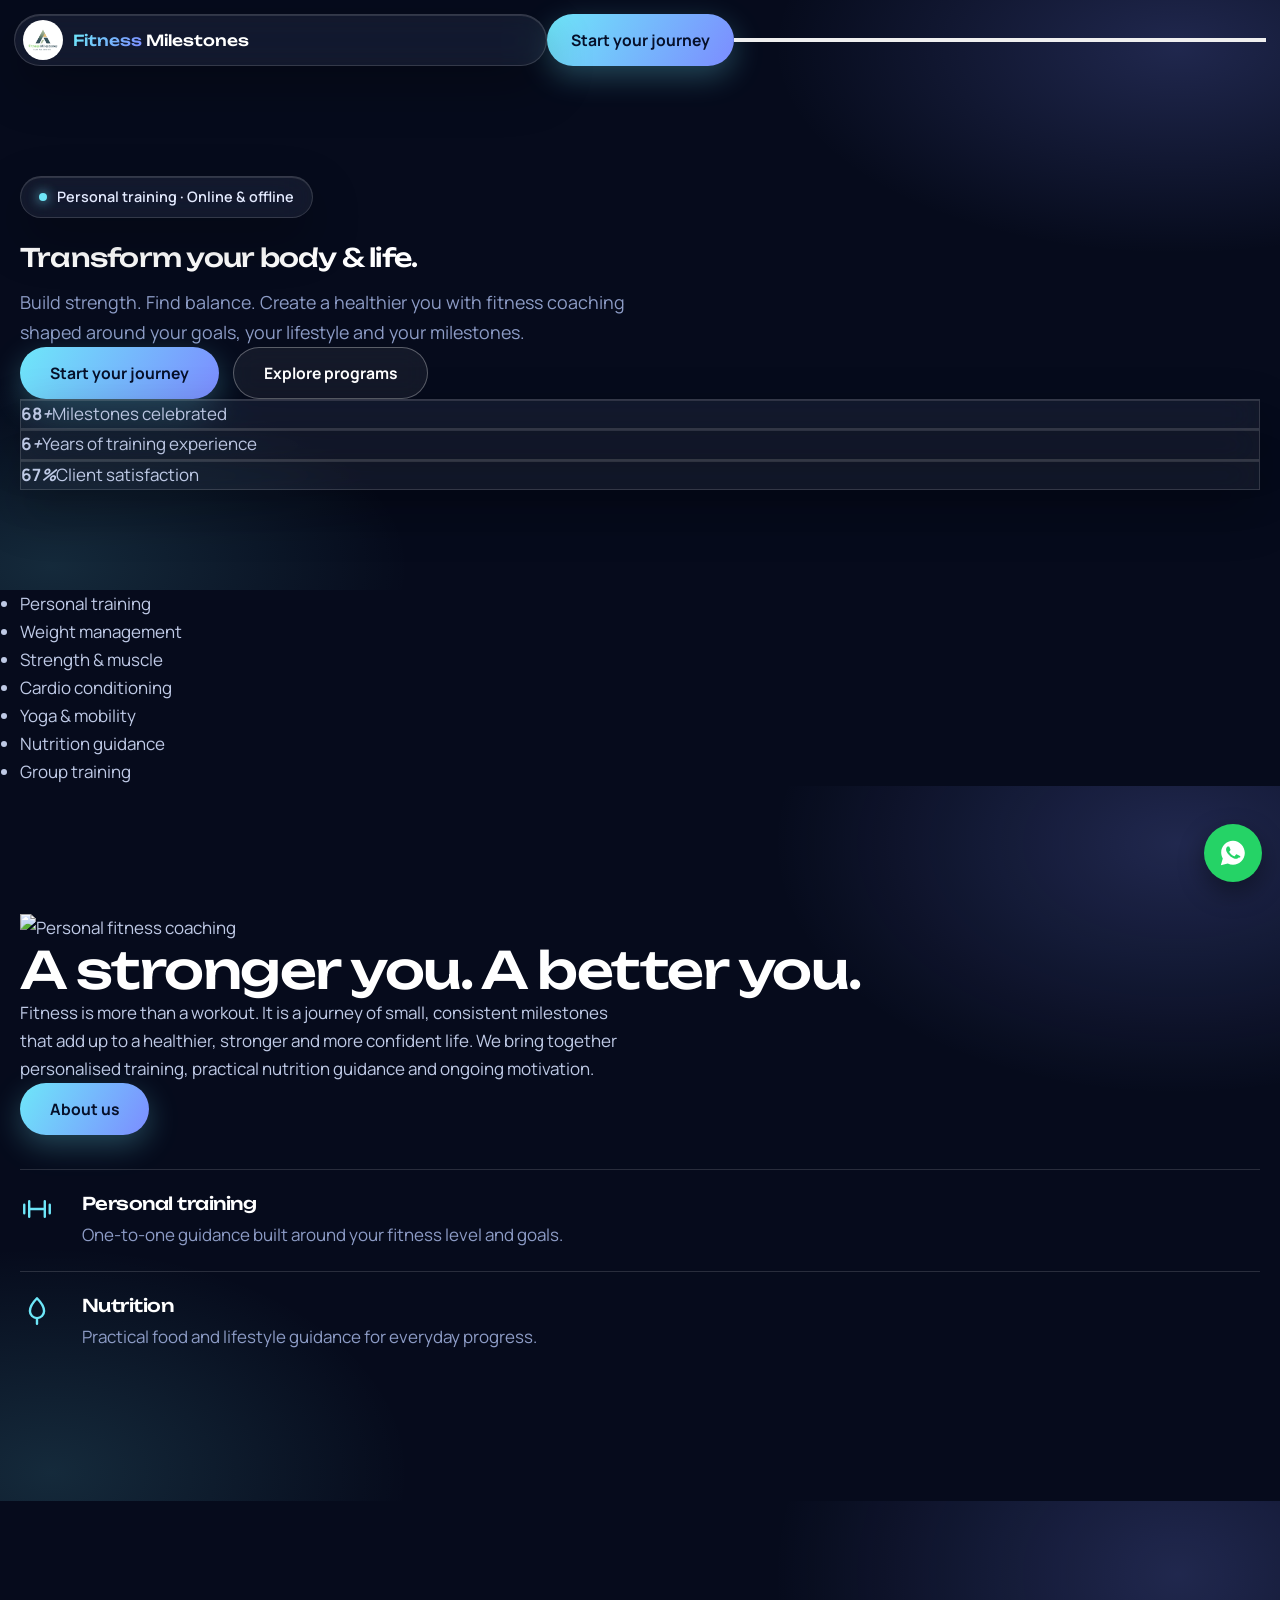
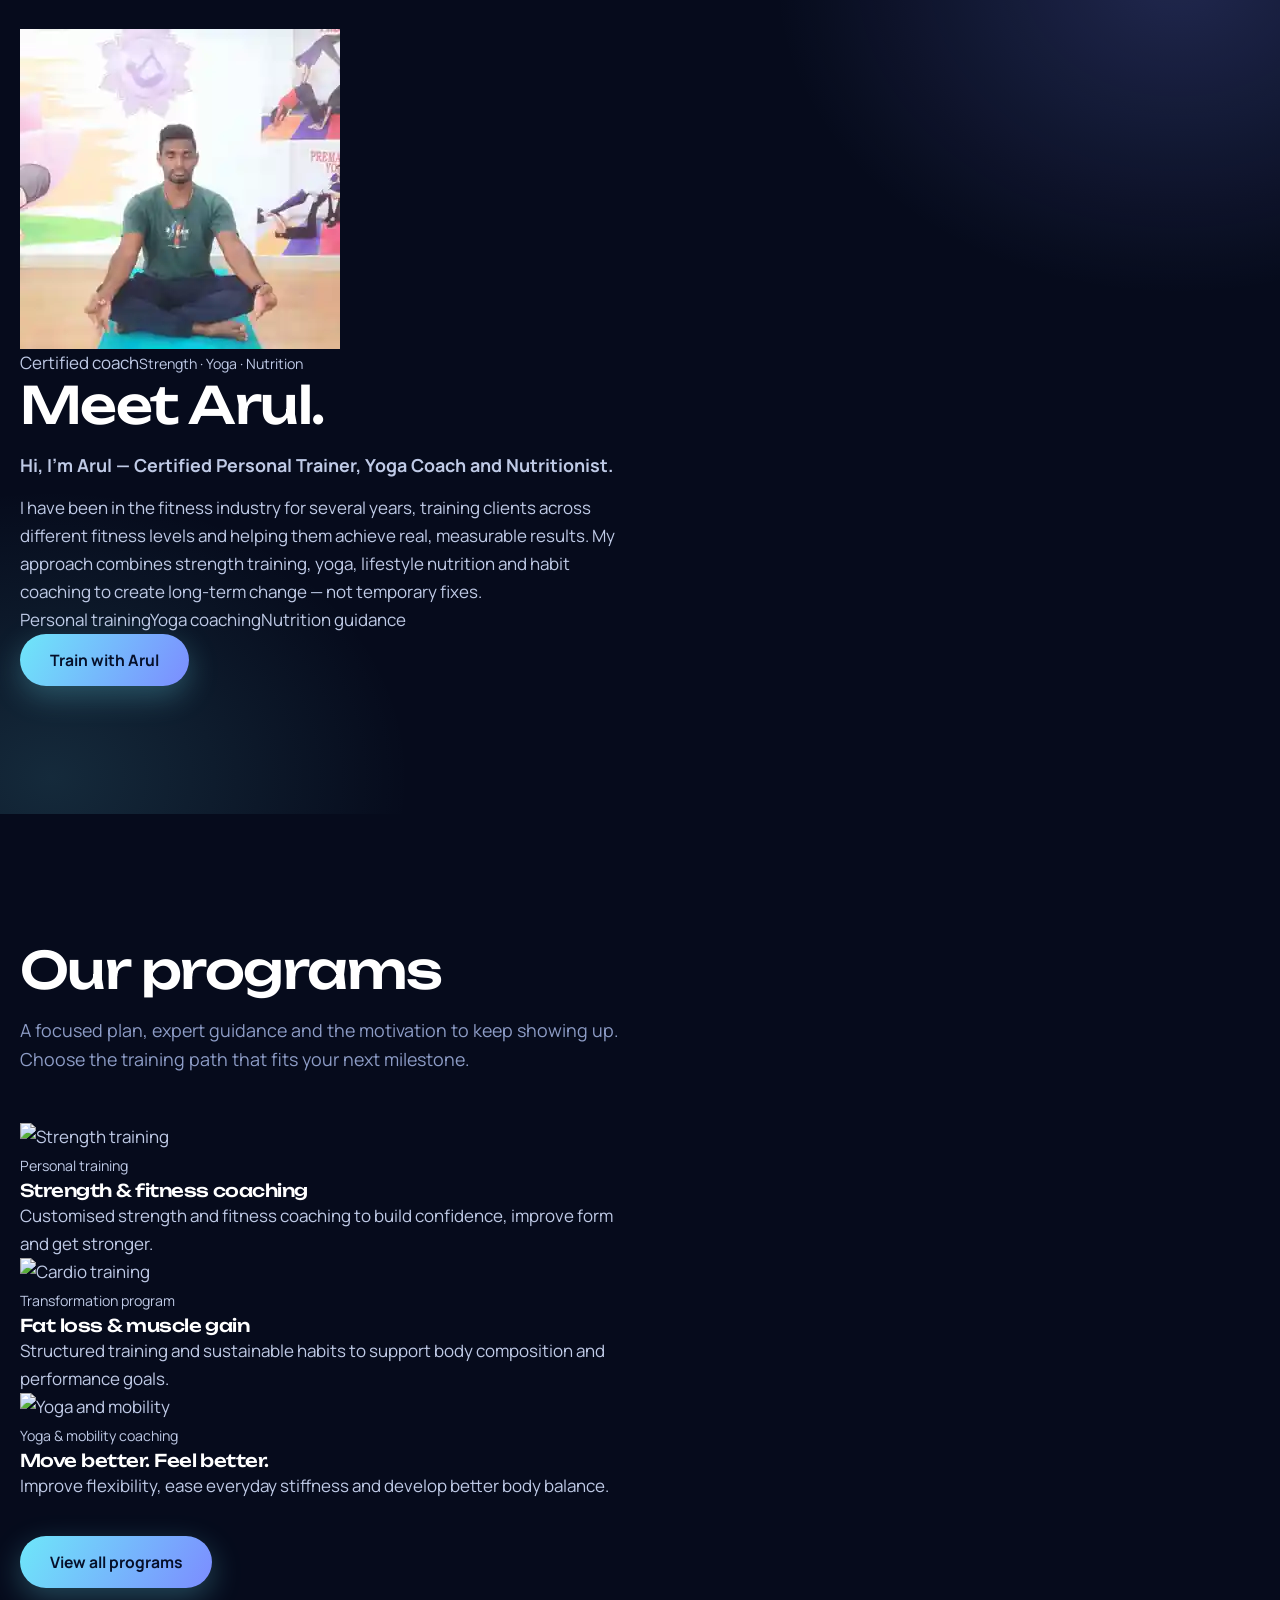
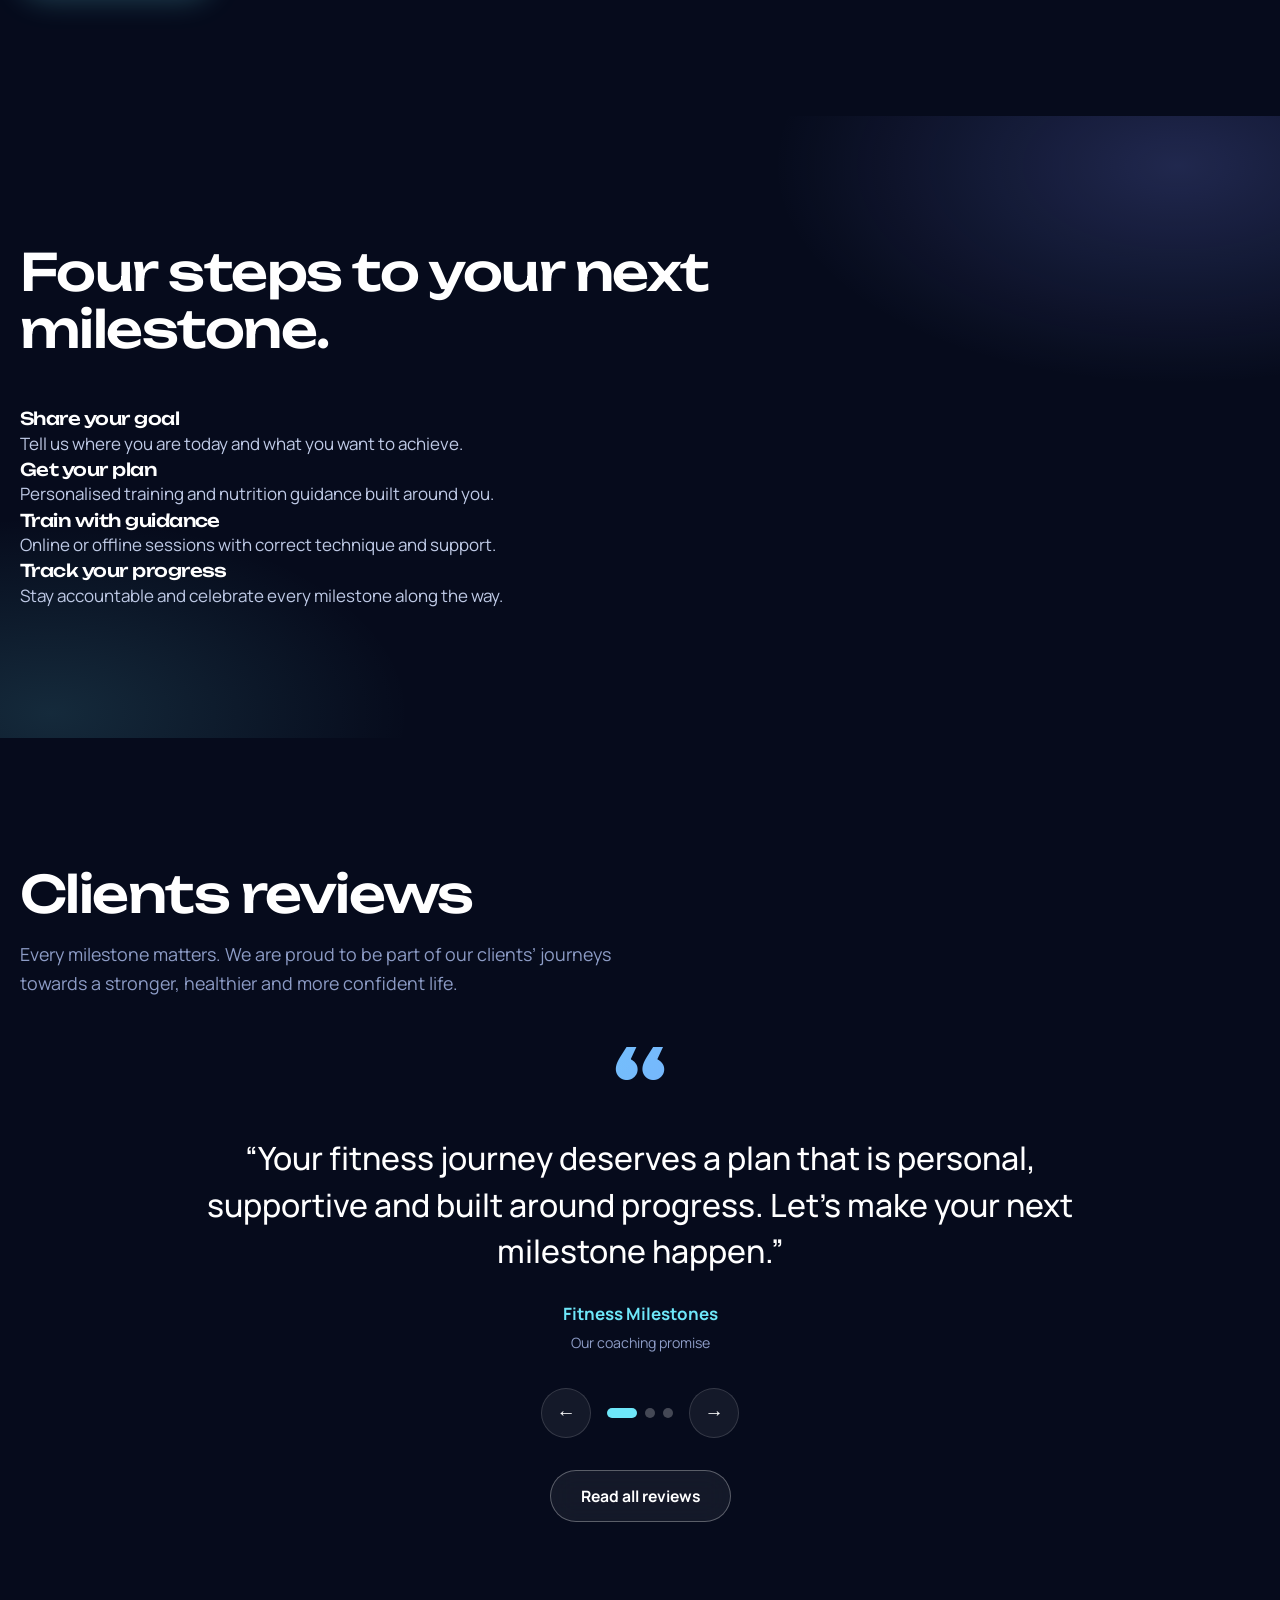
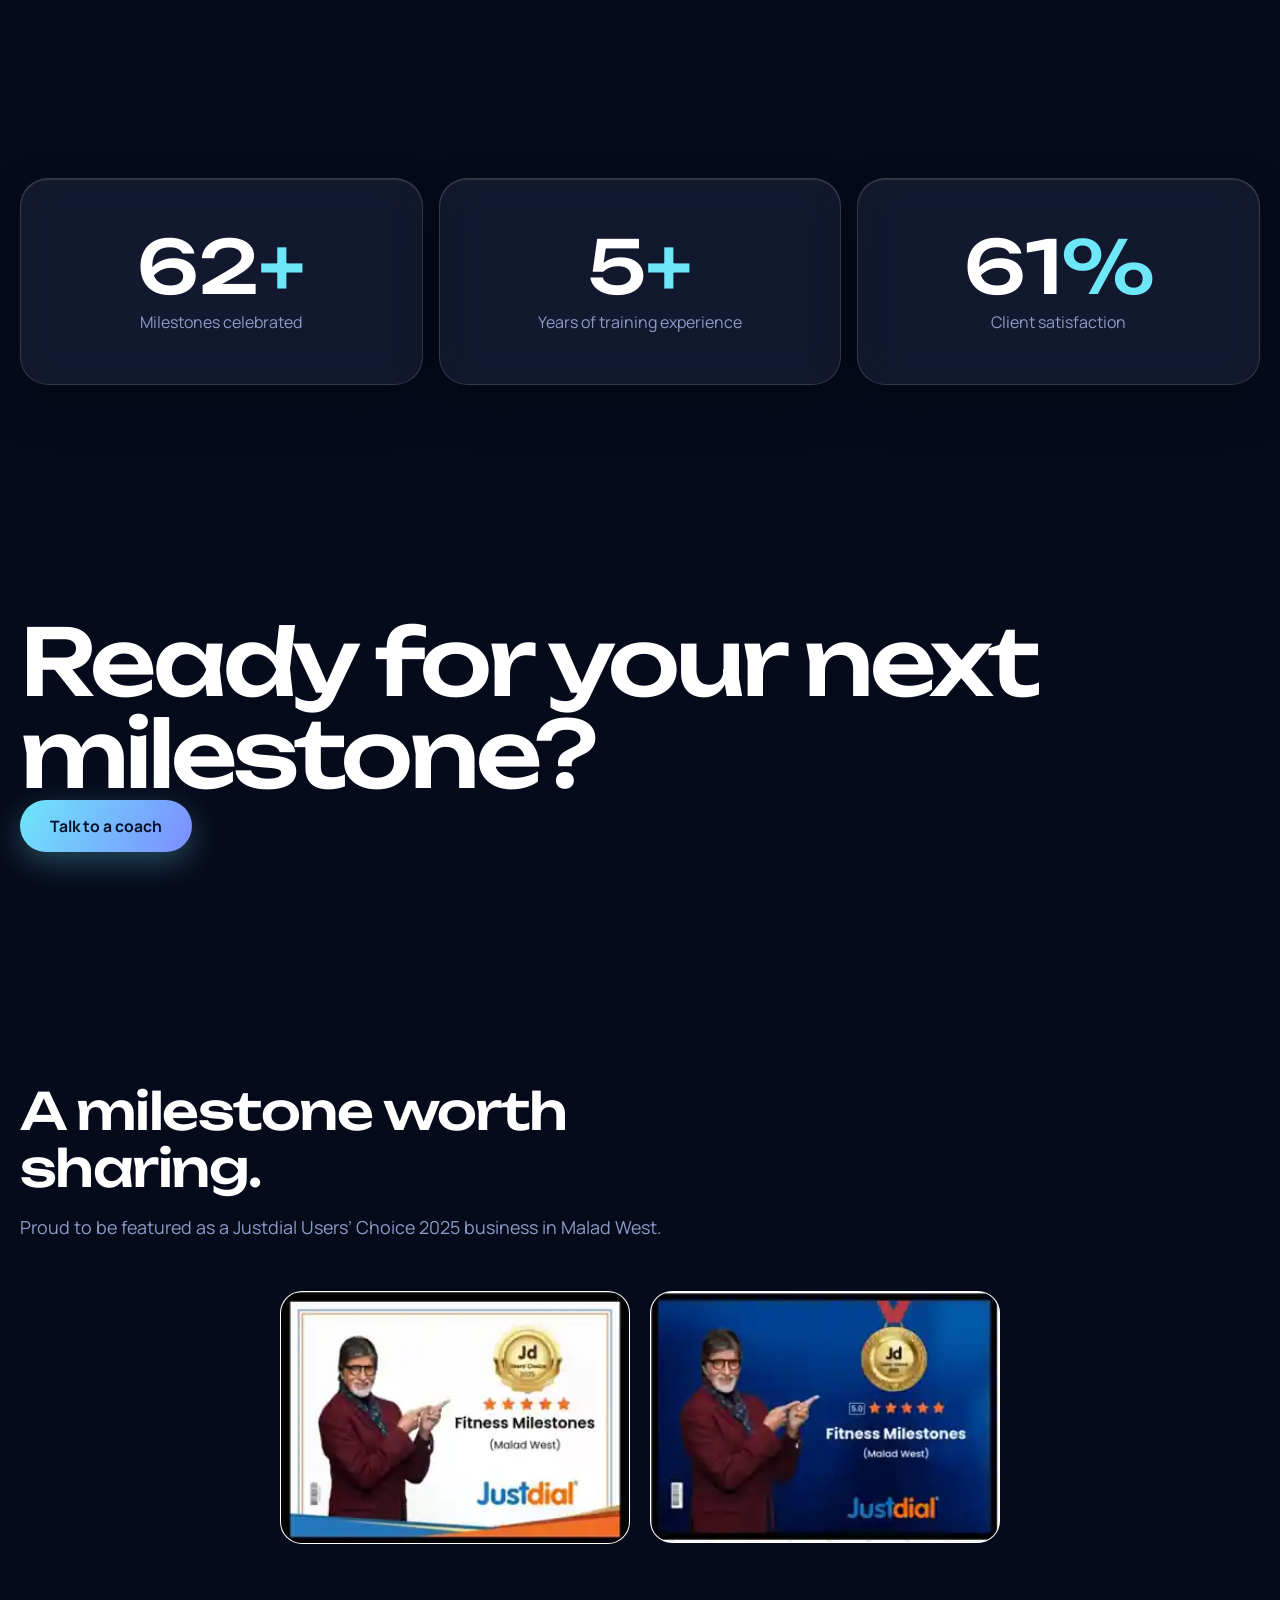
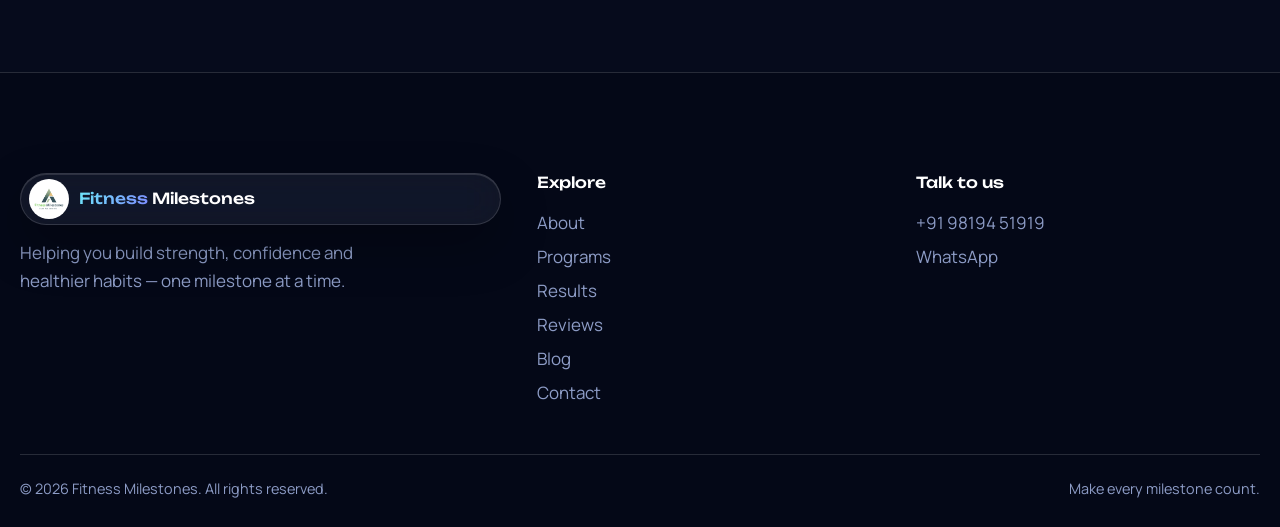
==== commit 9bcb46fd: "Structural redesign: overlay menu, typographic hero, expanding panels, stacking steps, accordion pro" ====
--- a/index.html
+++ b/index.html
@@ -10,7 +10,7 @@
 <header class="hd"><div class="wrap nav"><a class="brand" href="index.html" aria-label="Fitness Milestones home"><img src="assets/images/fitness-milestones-logo.png" alt="" width="52" height="38"><span><b>Fitness</b> Milestones</span></a><nav class="links" id="links" aria-label="Main"><a href="index.html" aria-current="page">Home</a><a href="about.html">About</a><a href="programs.html">Programs</a><a href="results.html">Results</a><a href="reviews.html">Reviews</a><a href="blog.html">Blog</a><a href="contact.html">Contact</a><a class="m-cta" href="contact.html">Start your journey</a></nav><a class="btn" href="contact.html">Start your journey</a><button class="burger" id="burger" aria-expanded="false" aria-controls="links" aria-label="Open menu"><i></i></button></div></header>
 <main id="main"><section class="hero"><div class="bg"><img src="https://images.unsplash.com/photo-1599058945522-28d584b6f0ff?auto=format&fit=crop&w=1000&q=80" alt="" fetchpriority="high"></div><div class="wrap hg"><div><span class="tag">Personal training · Online &amp; offline</span><h1>Transform your <span>body &amp; life.</span></h1><p class="lead">Build strength. Find balance. Create a healthier you with fitness coaching shaped around your goals, your lifestyle and your milestones.</p><div class="acts"><a class="btn" href="contact.html">Start your journey</a><a class="btn gh" href="programs.html">Explore programs</a></div></div><div class="fl" aria-hidden="true"><div class="gl"><b>68<i>+</i></b><span>Milestones celebrated</span></div><div class="gl"><b>6<i>+</i></b><span>Years of training experience</span></div><div class="gl"><b>67<i>%</i></b><span>Client satisfaction</span></div></div></div></section><div class="strip"><div class="wrap"><ul><li>Personal training</li><li>Weight management</li><li>Strength &amp; muscle</li><li>Cardio conditioning</li><li>Yoga &amp; mobility</li><li>Nutrition guidance</li><li>Group training</li></ul></div></div>
 <section class="sec glow"><div class="wrap"><div class="intro"><img loading="lazy" src="https://images.unsplash.com/photo-1571019613454-1cb2f99b2d8b?auto=format&fit=crop&w=1000&q=80" alt="Personal fitness coaching"><div class="panel"><h2>A stronger you. A better you.</h2><p>Fitness is more than a workout. It is a journey of small, consistent milestones that add up to a healthier, stronger and more confident life. We bring together personalised training, practical nutrition guidance and ongoing motivation.</p><a class="btn" href="about.html">About us</a></div></div><div class="mini"><div><svg viewBox="0 0 24 24"><path d="M6.5 6.5v11M17.5 6.5v11M3 9v6M21 9v6M6.5 12h11"/></svg><h3>Personal training</h3><p>One-to-one guidance built around your fitness level and goals.</p></div><div><svg viewBox="0 0 24 24"><path d="M12 3c3 3 5 5.5 5 9a5 5 0 01-10 0c0-3.500 2-6 5-9z"/><path d="M12 21v-4"/></svg><h3>Nutrition</h3><p>Practical food and lifestyle guidance for everyday progress.</p></div></div></div></section>
-<section class="sec band"><div class="wrap sp"><div class="fr"><img loading="lazy" src="assets/images/arul.webp" alt="Arul demonstrating yoga and mindful movement" width="320" height="320"><div class="cap">Certified coach<small>Strength · Yoga · Nutrition</small></div></div><div><h2>Meet Arul.</h2><p class="lead" style="color:#fff;font-weight:700">Hi, I’m Arul — Certified Personal Trainer, Yoga Coach and Nutritionist.</p><p style="margin-top:14px">I have been in the fitness industry for several years, training clients across different fitness levels and helping them achieve real, measurable results. My approach combines strength training, yoga, lifestyle nutrition and habit coaching to create long-term change — not temporary fixes.</p><div class="chips"><span>Personal training</span><span>Yoga coaching</span><span>Nutrition guidance</span></div><a class="btn" href="contact.html">Train with Arul</a></div></div></section>
+<section class="sec band"><div class="wrap sp"><div class="fr"><img loading="lazy" src="assets/images/arul.webp" alt="Arul demonstrating yoga and mindful movement" width="320" height="320"><div class="cap">Certified coach<small>Strength · Yoga · Nutrition</small></div></div><div><h2>Meet Arul.</h2><p class="lead" style="color:var(--ink);font-weight:700">Hi, I’m Arul — Certified Personal Trainer, Yoga Coach and Nutritionist.</p><p style="margin-top:14px">I have been in the fitness industry for several years, training clients across different fitness levels and helping them achieve real, measurable results. My approach combines strength training, yoga, lifestyle nutrition and habit coaching to create long-term change — not temporary fixes.</p><div class="chips"><span>Personal training</span><span>Yoga coaching</span><span>Nutrition guidance</span></div><a class="btn" href="contact.html">Train with Arul</a></div></div></section>
 <section class="sec"><div class="wrap"><div class="head"><h2>Our programs</h2><p class="lead">A focused plan, expert guidance and the motivation to keep showing up. Choose the training path that fits your next milestone.</p></div><article class="prow"><img loading="lazy" src="https://images.unsplash.com/photo-1583454110551-21f2fa2afe61?auto=format&fit=crop&w=900&q=80" alt="Strength training"><div><small>Personal training</small><h3>Strength &amp; fitness coaching</h3><p>Customised strength and fitness coaching to build confidence, improve form and get stronger.</p></div></article><article class="prow"><img loading="lazy" src="https://images.unsplash.com/photo-1534258936925-c58bed479fcb?auto=format&fit=crop&w=900&q=80" alt="Cardio training"><div><small>Transformation program</small><h3>Fat loss &amp; muscle gain</h3><p>Structured training and sustainable habits to support body composition and performance goals.</p></div></article><article class="prow"><img loading="lazy" src="https://images.unsplash.com/photo-1544367567-0f2fcb009e0b?auto=format&fit=crop&w=900&q=80" alt="Yoga and mobility"><div><small>Yoga &amp; mobility coaching</small><h3>Move better. Feel better.</h3><p>Improve flexibility, ease everyday stiffness and develop better body balance.</p></div></article><div style="margin-top:36px"><a class="btn dk" href="programs.html">View all programs</a></div></div></section>
 <section class="sec band"><div class="wrap"><div class="head c"><h2>Four steps to your next milestone.</h2></div><div class="tl"><div class="st"><h3>Share your goal</h3><p>Tell us where you are today and what you want to achieve.</p></div><div class="st"><h3>Get your plan</h3><p>Personalised training and nutrition guidance built around you.</p></div><div class="st"><h3>Train with guidance</h3><p>Online or offline sessions with correct technique and support.</p></div><div class="st"><h3>Track your progress</h3><p>Stay accountable and celebrate every milestone along the way.</p></div></div></div></section>
 <section class="sec"><div class="wrap"><div class="head c"><h2>Clients reviews</h2><p class="lead">Every milestone matters. We are proud to be part of our clients’ journeys towards a stronger, healthier and more confident life.</p></div><div class="rv" data-car aria-roledescription="carousel" aria-label="Reviews"><div class="rt" aria-live="polite"><figure class="rq on"><blockquote>“Your fitness journey deserves a plan that is personal, supportive and built around progress. Let’s make your next milestone happen.”</blockquote><cite>Fitness Milestones</cite><small>Our coaching promise</small></figure><figure class="rq"><blockquote>“A consistent approach to training, practical guidance and encouragement can make every step of the fitness journey count.”</blockquote><cite>Fitness Milestones</cite><small>Our coaching approach</small></figure><figure class="rq"><blockquote>“Build strength, improve mobility and develop healthier habits with coaching shaped around your individual goals.”</blockquote><cite>Fitness Milestones</cite><small>Personalised coaching</small></figure></div><div class="rc"><button data-prev aria-label="Previous review">←</button><div class="dots"><button class="on" aria-label="Show review 1"></button><button aria-label="Show review 2"></button><button aria-label="Show review 3"></button></div><button data-next aria-label="Next review">→</button></div></div><div style="text-align:center;margin-top:32px"><a class="btn gh" href="reviews.html">Read all reviews</a></div></div></section>
--- a/assets/css/site.css
+++ b/assets/css/site.css
@@ -1,64 +1,58 @@
-:root{--bg:#060b1c;--bg2:#0b1436;--ink:#fff;--txt:#bfcae6;--muted:#8d9cc6;--cy:#6ee7f9;--pe:#7c8cff;--grad:linear-gradient(120deg,#6ee7f9,#7c8cff);--gl:rgba(255,255,255,.06);--glb:rgba(255,255,255,.14);--r:20px;--max:1180px;--e:cubic-bezier(.2,.7,.2,1)}
+:root{--bg:#060b1c;--bg2:#0a1230;--txt:#bfcae6;--muted:#8d9cc6;--cy:#6ee7f9;--pe:#7c8cff;--grad:linear-gradient(120deg,#6ee7f9,#7c8cff);--gl:rgba(255,255,255,.06);--glb:rgba(255,255,255,.14);--e:cubic-bezier(.2,.7,.2,1);--max:1240px}
 *{box-sizing:border-box;margin:0;padding:0}html{scroll-behavior:smooth}
-body{font:400 17px/1.65 Manrope,system-ui,sans-serif;color:var(--txt);background:var(--bg);overflow-x:hidden}
+body{font:400 17px/1.65 Manrope,system-ui,sans-serif;color:var(--txt);background:var(--bg);overflow-x:clip}
 img{max-width:100%;display:block}a{color:inherit;text-decoration:none}
-h1,h2,h3{font-family:Unbounded,Manrope,sans-serif;color:#fff;line-height:1.14;font-weight:500;letter-spacing:-.03em}
-h1{font-size:clamp(2.2rem,5.6vw,4.6rem)}h2{font-size:clamp(1.6rem,3.5vw,2.7rem)}h3{font-size:1.1rem;line-height:1.3}p{max-width:60ch}
+h1,h2,h3{font-family:Unbounded,Manrope,sans-serif;color:#fff;line-height:1.12;font-weight:500;letter-spacing:-.03em}h2{font-size:clamp(1.7rem,4vw,3.2rem)}h3{font-size:1.1rem;line-height:1.3}p{max-width:60ch}
 :focus-visible{outline:3px solid var(--cy);outline-offset:3px;border-radius:6px}
-.wrap{width:min(100% - 40px,var(--max));margin-inline:auto}.sec{padding:clamp(60px,9vw,116px) 0;position:relative;isolation:isolate}
-.band{background:var(--bg2)}.band::before,.glow::before{content:"";position:absolute;inset:0;z-index:-1;background:radial-gradient(45% 55% at 90% 10%,rgba(124,140,255,.22),transparent 70%),radial-gradient(40% 50% at 5% 95%,rgba(110,231,249,.14),transparent 70%)}
-.lead{font-size:1.1rem;color:var(--muted);margin-top:16px}.head{max-width:680px;margin-bottom:44px}.head.c{margin-inline:auto;text-align:center}.head.c p{margin-inline:auto}
+.wrap{width:min(100% - 40px,var(--max));margin-inline:auto}.sec{padding:clamp(64px,10vw,130px) 0;position:relative;isolation:isolate}
+.band::before,.glow::before,.hero::before{content:"";position:absolute;inset:0;z-index:-1;background:radial-gradient(45% 50% at 92% 8%,rgba(124,140,255,.22),transparent 70%),radial-gradient(40% 45% at 4% 96%,rgba(110,231,249,.14),transparent 70%)}
+.lead{font-size:1.12rem;color:var(--muted);margin-top:16px}.head{max-width:700px;margin-bottom:48px}.g,.mega span.g{background:var(--grad);-webkit-background-clip:text;background-clip:text;color:transparent}
 .skip{position:absolute;left:-999px;top:8px;background:var(--cy);color:var(--bg);padding:10px 16px;border-radius:8px;z-index:200}.skip:focus{left:8px}
-.gl,.panel,.way,.post,.st,.led div,.rq,.mini div,.prow{background:var(--gl);border:1px solid var(--glb);backdrop-filter:blur(18px) saturate(1.4);-webkit-backdrop-filter:blur(18px) saturate(1.4);box-shadow:0 20px 50px rgba(0,0,0,.28),inset 0 1px 0 rgba(255,255,255,.12)}
-.btn{display:inline-flex;align-items:center;justify-content:center;min-height:50px;padding:12px 28px;border-radius:999px;background:var(--grad);color:#06102a;font:700 .98rem Manrope,sans-serif;border:0;cursor:pointer;box-shadow:0 10px 30px rgba(110,231,249,.28);transition:transform .25s var(--e),box-shadow .25s}
-.btn:hover{transform:translateY(-2px);box-shadow:0 16px 38px rgba(124,140,255,.45)}.btn.dk,.btn.gh{background:var(--gl);color:#fff;border:1px solid rgba(255,255,255,.28);backdrop-filter:blur(12px);box-shadow:none}.btn.dk:hover,.btn.gh:hover{background:rgba(255,255,255,.14)}
-.hd{position:fixed;top:12px;left:0;right:0;z-index:100}.nav{display:flex;align-items:center;justify-content:space-between;gap:20px;height:66px;padding:0 10px 0 20px;width:min(100% - 24px,var(--max));margin-inline:auto;background:rgba(10,18,46,.55);border:1px solid var(--glb);border-radius:22px;backdrop-filter:blur(20px) saturate(1.5);-webkit-backdrop-filter:blur(20px) saturate(1.5);box-shadow:0 12px 40px rgba(0,0,0,.35),inset 0 1px 0 rgba(255,255,255,.12)}
-.brand{display:flex;align-items:center;gap:10px;font:500 1rem Unbounded,sans-serif;color:#fff}.brand img{width:48px;height:auto;background:#fff;border-radius:10px;padding:3px 5px}.brand b{font-weight:500;background:var(--grad);-webkit-background-clip:text;background-clip:text;color:transparent}
-.links{display:flex;align-items:center;gap:2px}.links a{padding:8px 13px;border-radius:12px;font-weight:600;font-size:.93rem;color:#d4dcf4;transition:.2s}.links a:hover{background:var(--gl)}.links a[aria-current]{background:rgba(255,255,255,.12);color:#fff;box-shadow:inset 0 0 0 1px var(--glb)}
-.nav>.btn{min-height:44px;padding:8px 22px;font-size:.92rem}.burger{display:none;width:46px;height:46px;border-radius:14px;border:1px solid var(--glb);background:var(--gl);cursor:pointer;position:relative}
-.burger i,.burger i::before,.burger i::after{position:absolute;left:50%;width:18px;height:2px;background:#fff;transition:.25s;content:""}.burger i{top:50%;transform:translate(-50%,-50%)}.burger i::before{top:-6px;left:0}.burger i::after{top:6px;left:0}
-.burger[aria-expanded=true] i{background:none}.burger[aria-expanded=true] i::before{top:0;transform:rotate(45deg)}.burger[aria-expanded=true] i::after{top:0;transform:rotate(-45deg)}
-@media(min-width:961px){.m-cta{display:none!important}}
-.hero,.ph{position:relative;overflow:hidden;isolation:isolate;background:var(--bg)}.hero{min-height:94svh;display:flex;align-items:center}
-.bg{position:absolute;inset:-5% 0;z-index:-2}.bg img{width:100%;height:100%;object-fit:cover;opacity:.5}
-.hero::after,.ph::after{content:"";position:absolute;inset:0;z-index:-1;background:radial-gradient(55% 50% at 85% 15%,rgba(124,140,255,.35),transparent 70%),radial-gradient(45% 55% at 5% 100%,rgba(110,231,249,.22),transparent 70%),linear-gradient(180deg,rgba(6,11,28,.55),var(--bg) 98%)}
-.hg{display:grid;grid-template-columns:1.2fr .8fr;gap:clamp(32px,5vw,72px);align-items:center;padding:clamp(130px,15vw,170px) 0 clamp(56px,8vw,96px);width:100%}
-.tag{display:inline-flex;align-items:center;gap:10px;padding:8px 16px;border-radius:999px;background:var(--gl);border:1px solid var(--glb);backdrop-filter:blur(10px);font-weight:600;font-size:.9rem;color:#e3eaff;margin-bottom:24px}.tag::before{content:"";width:8px;height:8px;border-radius:50%;background:var(--cy);box-shadow:0 0 12px var(--cy)}
-.hero h1{font-size:clamp(2.5rem,6.4vw,5.4rem);line-height:1.02}.hero h1 span,.g{background:var(--grad);-webkit-background-clip:text;background-clip:text;color:transparent}.hero .lead{max-width:48ch;font-size:1.15rem}.acts{display:flex;flex-wrap:wrap;gap:14px;margin-top:34px}
-.hero .hg>div:first-child>*{animation:up .8s var(--e) both}.hero .hg>div:first-child>:nth-child(2){animation-delay:.1s}.hero .hg>div:first-child>:nth-child(3){animation-delay:.2s}.hero .hg>div:first-child>:nth-child(4){animation-delay:.3s}
-@keyframes up{from{opacity:0;transform:translateY(24px)}}
-.fl{display:grid;gap:14px;justify-items:end}.fl .gl{width:min(100%,290px);padding:20px 24px;border-radius:var(--r)}.fl .gl:nth-child(2){margin-right:34px}.gl b{display:block;font:500 2.2rem/1 Unbounded,sans-serif;color:#fff}.gl b i{font-style:normal;color:var(--cy)}.gl span{font-size:.92rem;color:var(--muted)}
-.ph h1{max-width:15ch;font-size:clamp(2.3rem,6vw,4.8rem)}.ph .hg{display:block}.ph .lead{max-width:52ch}
-.strip{background:var(--bg2);border-block:1px solid var(--glb);overflow:hidden}.strip ul{list-style:none;display:flex;flex-wrap:wrap;justify-content:center;padding:18px 0}.strip li{padding:2px 22px;font-weight:600;color:#dbe3fb;font-size:.95rem}.strip li+li{border-left:1px solid var(--glb)}
-.fr{position:relative;border-radius:28px;padding:10px;background:var(--gl);border:1px solid var(--glb);box-shadow:0 30px 80px rgba(0,0,0,.45),0 0 90px rgba(124,140,255,.18)}.fr img{width:100%;border-radius:20px;object-fit:cover}
-.intro{display:grid;grid-template-columns:repeat(12,1fr);align-items:center}.intro>img{grid-column:1/8;grid-row:1;width:100%;aspect-ratio:4/3.3;object-fit:cover;border-radius:28px}
-.panel{grid-column:7/13;grid-row:1;padding:clamp(28px,4vw,52px);border-radius:28px;background:rgba(10,18,46,.6)}.panel p{margin:16px 0 26px}
-.mini{display:grid;grid-template-columns:1fr 1fr;gap:18px;margin-top:22px}.mini div{padding:26px;border-radius:var(--r)}.mini svg{width:30px;height:30px;stroke:var(--cy);fill:none;stroke-width:1.8;stroke-linecap:round;stroke-linejoin:round;margin-bottom:10px}.mini p{color:var(--muted);font-size:.96rem;margin-top:6px}
-.sp{display:grid;grid-template-columns:.9fr 1.1fr;gap:clamp(36px,7vw,90px);align-items:center}.sp.r{grid-template-columns:1.1fr .9fr}.sp .fr img{aspect-ratio:1/1.05}.cap{margin-top:26px;font-weight:700;color:#fff}.cap small{display:block;font-weight:500;color:var(--muted)}
-.chips{display:flex;flex-wrap:wrap;gap:10px;margin:24px 0}.chips span{padding:8px 16px;border-radius:999px;background:var(--gl);border:1px solid var(--glb);font-weight:600;font-size:.9rem;color:#e3eaff}
-.prow{display:grid;grid-template-columns:5fr 7fr;gap:clamp(20px,4vw,48px);align-items:center;padding:14px;border-radius:28px;margin-bottom:20px}.prow img{width:100%;aspect-ratio:16/10;object-fit:cover;border-radius:18px}.prow>div{padding:8px clamp(8px,2vw,28px)}
-.prow small{font-weight:700;color:var(--cy);font-size:.9rem}.prow h3{font-size:clamp(1.3rem,2.4vw,1.8rem);margin:6px 0 10px}.prow p{color:var(--muted)}
-.tl{display:grid;grid-template-columns:repeat(4,1fr);gap:18px;counter-reset:s}.st{counter-increment:s;padding:26px;border-radius:var(--r)}.st::before{content:counter(s);display:grid;place-items:center;width:40px;height:40px;border-radius:50%;background:var(--grad);color:#06102a;font:600 .95rem Unbounded,sans-serif;margin-bottom:16px}.st p{margin-top:8px;color:var(--muted);font-size:.96rem}
-.rv{max-width:860px;margin:0 auto}.rt{display:grid}.rq{grid-area:1/1;border-radius:28px;padding:clamp(28px,5vw,56px);opacity:0;visibility:hidden;transition:.5s}.rq.on{opacity:1;visibility:visible}
-.rq blockquote{font:500 clamp(1.15rem,2.4vw,1.6rem)/1.5 Manrope,sans-serif;color:#fff}.rq cite{display:block;margin-top:24px;font-style:normal;font-weight:700;color:var(--cy)}.rq small{color:var(--muted)}
-.rc{display:flex;align-items:center;justify-content:center;gap:16px;margin-top:24px}.rc>button{width:48px;height:48px;border-radius:50%;border:1px solid var(--glb);background:var(--gl);font-size:1.2rem;cursor:pointer;color:#fff}.rc>button:hover{background:rgba(255,255,255,.16)}
-.dots{display:flex;gap:8px}.dots button{width:10px;height:10px;border:0;padding:0;border-radius:9px;background:rgba(255,255,255,.25);cursor:pointer;transition:.3s}.dots button.on{background:var(--cy);width:30px}
-.led{display:grid;grid-template-columns:repeat(3,minmax(0,1fr));gap:16px}.led div{padding:clamp(22px,4vw,44px) 10px;text-align:center;border-radius:26px}.led strong{display:block;font:500 clamp(2rem,6vw,4.4rem)/1.1 Unbounded,sans-serif;color:#fff}.led strong i{font-style:normal;color:var(--cy)}.led span{color:var(--muted);font-size:clamp(.76rem,1.6vw,1rem)}
-.cta{padding:clamp(24px,5vw,64px) 0}.cta .wrap{display:flex;align-items:center;justify-content:space-between;gap:28px;flex-wrap:wrap;padding:clamp(34px,6vw,76px);border-radius:32px;position:relative;overflow:hidden;background:linear-gradient(135deg,rgba(110,231,249,.22),rgba(124,140,255,.3));border:1px solid var(--glb);box-shadow:0 30px 80px rgba(0,0,0,.4),inset 0 1px 0 rgba(255,255,255,.18)}.cta h2{max-width:17ch;font-size:clamp(1.7rem,3.8vw,3rem)}
-.aw{display:grid;grid-template-columns:1fr 1fr;gap:20px;max-width:720px;margin:0 auto}.aw img{width:100%;height:auto;border-radius:var(--r);border:1px solid var(--glb);background:#fff}
-.checks{list-style:none;display:grid;grid-template-columns:1fr 1fr;gap:12px 24px;margin:26px 0}.checks li{padding-left:30px;position:relative;font-weight:600;color:#e3eaff}.checks li::before{content:"";position:absolute;left:0;top:.4em;width:16px;height:16px;border-radius:50%;background:var(--grad)}
-.bars{display:grid;gap:20px;margin:28px 0}.bars b{display:block;color:#fff;margin-bottom:8px}.bar{height:10px;border-radius:9px;background:rgba(255,255,255,.1);overflow:hidden}.bar i{display:block;height:100%;width:0;border-radius:9px;background:var(--grad);transition:width 1.3s var(--e)}.bars.go .bar i{width:var(--w)}
-.g3{display:grid;grid-template-columns:repeat(3,1fr);gap:22px}.post{border-radius:26px;overflow:hidden}.post img{aspect-ratio:16/10;width:100%;object-fit:cover}.post div{padding:22px 24px 28px}.post small{color:var(--cy);font-weight:700}.post h3{margin:6px 0 10px}.post p{color:var(--muted);font-size:.96rem}
-.cg{display:grid;grid-template-columns:1.1fr .9fr;gap:clamp(32px,6vw,80px);align-items:start}form{display:grid;gap:16px;margin-top:28px}label{display:grid;gap:6px;font-weight:700;color:#fff;font-size:.95rem}
-input,textarea{font:inherit;padding:14px 16px;border-radius:14px;border:1px solid var(--glb);background:rgba(255,255,255,.07);color:#fff;width:100%}input:focus,textarea:focus{outline:none;border-color:var(--cy);box-shadow:0 0 0 4px rgba(110,231,249,.18)}textarea{min-height:140px;resize:vertical}
-.ways{display:grid;gap:14px}.way{border-radius:18px;padding:18px 22px;display:block;transition:.25s var(--e)}a.way:hover{transform:translateX(4px);border-color:var(--cy)}.way b{color:#fff;display:block}.way small{color:var(--muted);font-size:.94rem;line-height:1.4;display:block}
-footer{background:#040817;color:var(--muted);padding:clamp(52px,7vw,84px) 0 26px;border-top:1px solid var(--glb)}.ft{display:grid;grid-template-columns:1.4fr 1fr 1fr;gap:36px}.ft p{margin-top:14px;max-width:34ch}.ft h4{color:#fff;font:500 .95rem Unbounded,sans-serif;margin-bottom:14px}.ft a{display:block;padding:3px 0}.ft a:hover{color:var(--cy)}
-.cp{display:flex;justify-content:space-between;gap:12px;flex-wrap:wrap;margin-top:40px;padding-top:22px;border-top:1px solid var(--glb);font-size:.9rem}
+.gl,.way,.post,.fp,.gq,.rg,.led div,.mbtn,.brand,.tag{background:var(--gl);border:1px solid var(--glb);backdrop-filter:blur(18px) saturate(1.4);-webkit-backdrop-filter:blur(18px) saturate(1.4);box-shadow:0 20px 50px rgba(0,0,0,.28),inset 0 1px 0 rgba(255,255,255,.12)}
+.btn{display:inline-flex;align-items:center;justify-content:center;min-height:52px;padding:12px 30px;border-radius:999px;background:var(--grad);color:#06102a;font:700 .98rem Manrope,sans-serif;border:0;cursor:pointer;box-shadow:0 10px 30px rgba(110,231,249,.28);transition:transform .25s var(--e),box-shadow .25s}.btn:hover{transform:translateY(-2px);box-shadow:0 16px 38px rgba(124,140,255,.45)}
+.btn.gh{background:var(--gl);color:#fff;border:1px solid rgba(255,255,255,.3);box-shadow:none;backdrop-filter:blur(12px)}.btn.gh:hover{background:rgba(255,255,255,.14)}
+.hd{position:fixed;top:14px;left:0;right:0;z-index:100}.nav{display:grid;grid-template-columns:1fr auto 1fr;align-items:center;width:min(100% - 28px,1360px);margin-inline:auto}
+.mbtn{justify-self:start;display:flex;align-items:center;gap:12px;height:52px;padding:0 22px;border-radius:999px;color:#fff;font:700 .95rem Manrope,sans-serif;cursor:pointer}.mbtn i{position:relative;width:20px;height:10px}.mbtn i::before,.mbtn i::after{content:"";position:absolute;left:0;width:100%;height:2px;background:#fff;border-radius:2px;transition:.3s var(--e)}.mbtn i::before{top:0}.mbtn i::after{bottom:0}
+.mbtn[aria-expanded=true] i::before{top:4px;transform:rotate(45deg)}.mbtn[aria-expanded=true] i::after{bottom:4px;transform:rotate(-45deg)}
+.brand{display:flex;align-items:center;gap:10px;height:52px;padding:0 20px 0 8px;border-radius:999px;font:500 .95rem Unbounded,sans-serif;color:#fff}.brand img{width:40px;height:40px;object-fit:contain;background:#fff;border-radius:50%;padding:4px}.brand b{font-weight:500}.brand b{background:var(--grad);-webkit-background-clip:text;background-clip:text;color:transparent}
+.nav>.btn{justify-self:end;min-height:52px;padding:10px 24px}
+.links{position:fixed;inset:0;z-index:-1;counter-reset:n;display:flex;flex-direction:column;justify-content:center;padding:110px max(24px,9vw) 40px;background:rgba(4,8,22,.9);backdrop-filter:blur(30px);-webkit-backdrop-filter:blur(30px);opacity:0;visibility:hidden;transition:.45s var(--e);overflow:auto}.links.open{opacity:1;visibility:visible}
+.links a{display:flex;align-items:baseline;gap:20px;width:max-content;max-width:100%;padding:2px 0;font:500 clamp(2rem,6.6vw,4.8rem)/1.12 Unbounded,sans-serif;letter-spacing:-.04em;color:#fff;opacity:0;transform:translateY(24px);transition:opacity .5s var(--e),transform .5s var(--e);transition-delay:calc(var(--i)*45ms)}.links.open a{opacity:1;transform:none}
+.links a::before{counter-increment:n;content:"0" counter(n);font:700 .9rem Manrope,sans-serif;color:var(--cy);letter-spacing:0}.links a:hover,.links a[aria-current]{background:var(--grad);-webkit-background-clip:text;background-clip:text;color:transparent}.links a:hover::before{color:var(--cy)}
+.hero,.ph{position:relative;isolation:isolate;padding:clamp(120px,14vw,176px) 0 clamp(60px,8vw,100px);overflow:hidden}.ph::before{content:"";position:absolute;inset:0;z-index:-1;background:radial-gradient(50% 50% at 90% 0,rgba(124,140,255,.3),transparent 70%),radial-gradient(40% 50% at 0 100%,rgba(110,231,249,.16),transparent 70%)}
+.tag{display:inline-flex;align-items:center;gap:10px;padding:8px 18px;border-radius:999px;font-weight:600;font-size:.9rem;color:#e3eaff;margin-bottom:26px}.tag::before{content:"";width:8px;height:8px;border-radius:50%;background:var(--cy);box-shadow:0 0 12px var(--cy)}
+.mega{font-size:clamp(2.7rem,10.4vw,9.2rem);line-height:.98;letter-spacing:-.05em}.mega.sm{font-size:clamp(2.4rem,7.6vw,6.6rem)}.ln{display:block}.ln:nth-child(2){padding-left:clamp(0px,12vw,190px)}
+.hero .tag,.hero .mega .ln,.hrow{animation:up .9s var(--e) both}.ln:nth-child(2){animation-delay:.1s}.ln:nth-child(3){animation-delay:.2s}.hrow{animation-delay:.35s}@keyframes up{from{opacity:0;transform:translateY(28px)}}
+.hrow{display:flex;align-items:center;justify-content:space-between;gap:30px;flex-wrap:wrap;margin-top:clamp(28px,4vw,48px)}.hrow .lead{max-width:44ch;margin:0}.acts{display:flex;flex-wrap:wrap;gap:14px}
+.badge{width:132px;height:132px;position:relative;flex:none}.badge svg{width:100%;height:100%;animation:spin 22s linear infinite}.badge text{font:600 10.4px Manrope,sans-serif;letter-spacing:.14em;text-transform:uppercase;fill:#cfd9f5}.badge::after{content:"↗";position:absolute;inset:0;display:grid;place-items:center;font-size:2rem;color:var(--cy)}@keyframes spin{to{transform:rotate(360deg)}}
+.shot{position:relative;margin-top:clamp(36px,5vw,64px)}.shot>img{width:100%;aspect-ratio:21/9;object-fit:cover;border-radius:32px;border:1px solid var(--glb);box-shadow:0 30px 90px rgba(0,0,0,.5),0 0 100px rgba(124,140,255,.16)}.ph .shot>img{aspect-ratio:21/8}
+.bar{position:absolute;left:50%;bottom:-36px;transform:translateX(-50%);display:flex;width:min(92%,780px);border-radius:26px}.bar div{flex:1;padding:18px 20px;text-align:center}.bar div+div{border-left:1px solid var(--glb)}.bar b{display:block;font:500 clamp(1.4rem,3.4vw,2.2rem)/1.1 Unbounded,sans-serif;color:#fff}.bar b i{font-style:normal;color:var(--cy)}.bar span{font-size:.82rem;color:var(--muted);line-height:1.3;display:block}
+.mq{overflow:hidden;padding:clamp(70px,9vw,120px) 0 0}.mq div{display:flex;width:max-content;animation:mq 32s linear infinite}.mq span{padding-right:56px;font:500 clamp(3rem,9vw,8rem)/1 Unbounded,sans-serif;color:transparent;-webkit-text-stroke:1.5px rgba(255,255,255,.26);white-space:nowrap}@keyframes mq{to{transform:translateX(-50%)}}
+.stmt{font:500 clamp(1.5rem,3.8vw,3.1rem)/1.32 Unbounded,sans-serif;letter-spacing:-.03em;color:rgba(255,255,255,.34);max-width:24em}.stmt em{font-style:normal;color:#fff}.stmt em.g{color:transparent}
+.xp{display:flex;gap:14px;height:min(74svh,580px)}.xi{position:relative;flex:1;min-width:0;border-radius:30px;overflow:hidden;cursor:pointer;border:1px solid var(--glb);transition:flex .7s var(--e)}.xi.on{flex:3.4}.xi img{position:absolute;inset:0;width:100%;height:100%;object-fit:cover}.xi::after{content:"";position:absolute;inset:0;background:linear-gradient(180deg,transparent 30%,rgba(4,8,22,.88))}
+.xi .gl{position:absolute;left:14px;right:14px;bottom:14px;z-index:1;padding:18px 22px;border-radius:22px;overflow:hidden}.xi small{color:var(--cy);font-weight:700;font-size:.88rem;display:block;white-space:nowrap}.xi h3{white-space:nowrap;overflow:hidden;text-overflow:ellipsis;font-size:clamp(1.1rem,2vw,1.6rem)}.xi p{max-height:0;opacity:0;overflow:hidden;color:#cfd9f5;font-size:.96rem;transition:.5s var(--e)}.xi.on p{max-height:120px;opacity:1;margin-top:8px}
+.arul{display:grid;grid-template-columns:5fr 6fr;gap:clamp(32px,7vw,100px);align-items:start}.stk{position:sticky;top:110px}.stk img{width:100%;aspect-ratio:4/5;object-fit:cover;border-radius:32px;border:1px solid var(--glb)}.stk .gl{position:absolute;left:16px;right:16px;bottom:16px;padding:16px 22px;border-radius:22px;color:#fff;font-weight:700}.stk small{display:block;font-weight:500;color:var(--muted)}.stk{position:sticky}
+.lr{display:grid;grid-template-columns:64px 1fr;padding:22px 0;border-top:1px solid var(--glb)}.lr:last-of-type{border-bottom:1px solid var(--glb)}.lr b{color:var(--cy);font:600 .95rem Unbounded,sans-serif;padding-top:4px}.lr p{color:var(--muted);margin-top:4px}
+.stack .sk{position:sticky;top:calc(96px + var(--i)*20px);display:grid;grid-template-columns:clamp(80px,14vw,170px) 1fr;gap:20px;align-items:center;padding:clamp(24px,4vw,46px);border-radius:30px;margin-bottom:26px;background:linear-gradient(135deg,#111e52,#0a1235);border:1px solid var(--glb);box-shadow:0 -14px 40px rgba(0,0,0,.4),inset 0 1px 0 rgba(255,255,255,.12)}.sk b{font:500 clamp(2.6rem,7vw,5.6rem)/1 Unbounded,sans-serif;background:var(--grad);-webkit-background-clip:text;background-clip:text;color:transparent}.sk p{color:var(--muted);margin-top:8px}
+.led{display:grid;grid-template-columns:repeat(3,minmax(0,1fr));gap:16px}.led div{padding:clamp(24px,4vw,48px) 10px;text-align:center;border-radius:28px}.led strong{display:block;font:500 clamp(2rem,6vw,4.6rem)/1.1 Unbounded,sans-serif;color:#fff}.led strong i{font-style:normal;color:var(--cy)}.led span{color:var(--muted);font-size:clamp(.76rem,1.6vw,1rem)}
+.rv{max-width:900px;margin:0 auto;text-align:center}.rt{display:grid}.rq{grid-area:1/1;opacity:0;visibility:hidden;transition:.6s}.rq.on{opacity:1;visibility:visible}.rq::before{content:"“";display:block;font:500 7rem/.7 Unbounded,sans-serif;background:var(--grad);-webkit-background-clip:text;background-clip:text;color:transparent;margin-bottom:10px}
+.rq blockquote{font:500 clamp(1.25rem,2.8vw,2rem)/1.45 Manrope,sans-serif;color:#fff;margin-inline:auto;max-width:28em}.rq cite{display:block;margin-top:26px;font-style:normal;font-weight:700;color:var(--cy)}.rq small{color:var(--muted)}
+.rc{display:flex;align-items:center;justify-content:center;gap:16px;margin-top:32px}.rc>button{width:50px;height:50px;border-radius:50%;border:1px solid var(--glb);background:var(--gl);font-size:1.2rem;cursor:pointer;color:#fff}.rc>button:hover{background:rgba(255,255,255,.16)}.dots{display:flex;gap:8px}.dots button{width:10px;height:10px;border:0;padding:0;border-radius:9px;background:rgba(255,255,255,.25);cursor:pointer;transition:.3s}.dots button.on{background:var(--cy);width:30px}
+.cta{padding:clamp(50px,8vw,110px) 0}.cta a.mega-l{display:flex;align-items:center;justify-content:space-between;gap:30px;flex-wrap:wrap}.cta h2{font-size:clamp(2.2rem,7.2vw,6.4rem);line-height:1;letter-spacing:-.045em;max-width:12em}.cta .rb{flex:none;width:clamp(96px,13vw,170px);height:clamp(96px,13vw,170px);border-radius:50%;background:var(--grad);display:grid;place-items:center;font-size:clamp(2rem,5vw,3.6rem);color:#06102a;transition:transform .5s var(--e),box-shadow .5s;box-shadow:0 20px 60px rgba(110,231,249,.3)}.cta a:hover .rb{transform:rotate(-45deg) scale(1.06);box-shadow:0 24px 80px rgba(124,140,255,.5)}.cta .sub{margin-top:18px;color:var(--muted)}
+.aw{display:grid;grid-template-columns:1fr 1fr;gap:20px;max-width:720px;margin:0 auto}.aw img{width:100%;height:auto;border-radius:22px;border:1px solid var(--glb);background:#fff}
+.ac{border-top:1px solid var(--glb)}.ac:last-of-type{border-bottom:1px solid var(--glb)}.ac summary{list-style:none;display:grid;grid-template-columns:clamp(48px,8vw,90px) 1fr 52px;gap:16px;align-items:center;padding:30px 4px;cursor:pointer}.ac summary::-webkit-details-marker{display:none}.ac summary b{color:var(--cy);font:600 1rem Unbounded,sans-serif}.ac summary h3{font-size:clamp(1.3rem,3.6vw,2.8rem)}.ac summary::after{content:"+";width:52px;height:52px;border-radius:50%;border:1px solid var(--glb);background:var(--gl);display:grid;place-items:center;font-size:1.6rem;color:#fff;transition:.3s}.ac[open] summary::after{content:"–";background:var(--grad);color:#06102a}
+.acb{display:grid;grid-template-columns:5fr 7fr;gap:clamp(20px,4vw,50px);align-items:center;padding:0 4px 38px}.acb img{width:100%;aspect-ratio:16/10;object-fit:cover;border-radius:26px;border:1px solid var(--glb)}.acb small{color:var(--cy);font-weight:700}.acb h3{font-size:clamp(1.2rem,2.4vw,1.7rem);margin:6px 0 10px}.acb p{color:var(--muted);margin-bottom:20px}
+.pn{display:grid;grid-template-columns:1fr 1fr;gap:clamp(32px,7vw,90px);align-items:center}.checks{list-style:none;display:grid;grid-template-columns:1fr 1fr;gap:12px 22px;margin:26px 0}.checks li{padding:12px 16px 12px 44px;position:relative;font-weight:600;color:#e3eaff;border:1px solid var(--glb);border-radius:16px;background:var(--gl);font-size:.95rem;line-height:1.35}.checks li::before{content:"";position:absolute;left:16px;top:50%;margin-top:-7px;width:14px;height:14px;border-radius:50%;background:var(--grad)}
+.mini{display:grid;gap:0;margin-top:34px}.mini div{display:grid;grid-template-columns:48px 1fr;gap:6px 14px;padding:22px 0;border-top:1px solid var(--glb)}.mini svg{grid-row:span 2;width:34px;height:34px;stroke:var(--cy);fill:none;stroke-width:1.7;stroke-linecap:round;stroke-linejoin:round}.mini p{color:var(--muted)}
+.rings{display:grid;grid-template-columns:repeat(3,1fr);gap:20px}.rg{padding:34px 20px;border-radius:30px;text-align:center}.rg div{position:relative;width:min(170px,100%);margin:0 auto 18px;aspect-ratio:1}.rg svg{width:100%;height:100%;transform:rotate(-90deg)}.rg circle{fill:none;stroke-width:9;stroke-linecap:round}.rg .t{stroke:rgba(255,255,255,.1)}.rg .v{stroke:var(--cy);stroke-dasharray:327;stroke-dashoffset:327;transition:stroke-dashoffset 1.5s var(--e);filter:drop-shadow(0 0 8px rgba(110,231,249,.6))}.rings.go .v{stroke-dashoffset:var(--o)}.rg strong{position:absolute;inset:0;display:grid;place-items:center;font:500 1.9rem Unbounded,sans-serif;color:#fff}.rg h3{font-size:1rem}
+.stg{display:grid;grid-template-columns:repeat(3,1fr);gap:22px;align-items:start}.gq{padding:34px;border-radius:30px}.gq:nth-child(2){margin-top:56px}.gq:nth-child(3){margin-top:112px}.gq::before{content:"“";display:block;font:500 4rem/.7 Unbounded,sans-serif;color:var(--cy)}.gq blockquote{color:#fff;font-size:1.08rem;margin:10px 0 20px}.gq cite{font-style:normal;font-weight:700;color:var(--cy);display:block}.gq small{color:var(--muted)}
+.feat{display:grid;grid-template-columns:1.3fr 1fr;border-radius:32px;overflow:hidden;margin-bottom:22px}.feat img{width:100%;height:100%;min-height:320px;object-fit:cover}.feat div{padding:clamp(26px,4vw,52px);align-self:center}.g2{display:grid;grid-template-columns:1fr 1fr;gap:22px}.post{border-radius:28px;overflow:hidden}.post img{aspect-ratio:16/10;width:100%;object-fit:cover}.post div{padding:24px 26px 30px}.post small{color:var(--cy);font-weight:700}.post h3{margin:6px 0 10px}.post p{color:var(--muted);font-size:.96rem}.feat h3{font-size:clamp(1.4rem,2.8vw,2.2rem)}
+.cg{display:grid;grid-template-columns:1fr 1fr;gap:clamp(32px,6vw,80px);align-items:start}.tel{display:block;font:500 clamp(1.9rem,5vw,3.8rem)/1.1 Unbounded,sans-serif;letter-spacing:-.04em;margin:18px 0 30px;background:var(--grad);-webkit-background-clip:text;background-clip:text;color:transparent}.fp{padding:clamp(26px,4vw,44px);border-radius:32px}form{display:grid;gap:16px;margin-top:22px}label{display:grid;gap:6px;font-weight:700;color:#fff;font-size:.95rem}
+input,textarea{font:inherit;padding:14px 16px;border-radius:14px;border:1px solid var(--glb);background:rgba(255,255,255,.07);color:#fff;width:100%}input:focus,textarea:focus{outline:none;border-color:var(--cy);box-shadow:0 0 0 4px rgba(110,231,249,.18)}textarea{min-height:130px;resize:vertical}
+.ways{display:grid;gap:12px}.way{border-radius:18px;padding:16px 22px;display:block;transition:.25s var(--e)}a.way:hover{transform:translateX(5px);border-color:var(--cy)}.way b{color:#fff;display:block}.way small{color:var(--muted);font-size:.94rem;line-height:1.4;display:block}
+footer{background:#040817;padding:clamp(56px,8vw,100px) 0 26px;border-top:1px solid var(--glb);color:var(--muted)}footer .big{display:block;font:500 clamp(1.7rem,6.6vw,5.6rem)/1.05 Unbounded,sans-serif;letter-spacing:-.045em;color:#fff;margin:10px 0 clamp(40px,6vw,70px);transition:.3s}footer .big:hover{background:var(--grad);-webkit-background-clip:text;background-clip:text;color:transparent}
+.ft{display:grid;grid-template-columns:1.4fr 1fr 1fr;gap:36px}.ft p{margin-top:14px;max-width:34ch}.ft h4{color:#fff;font:500 .95rem Unbounded,sans-serif;margin-bottom:14px}.ft a:not(.brand){display:block;padding:3px 0}.ft a:not(.brand):hover{color:var(--cy)}.cp{display:flex;justify-content:space-between;gap:12px;flex-wrap:wrap;margin-top:44px;padding-top:22px;border-top:1px solid var(--glb);font-size:.9rem}
 .wa{position:fixed;right:18px;bottom:calc(18px + env(safe-area-inset-bottom,0px));width:58px;height:58px;border-radius:50%;background:#25d366;display:grid;place-items:center;box-shadow:0 10px 26px rgba(0,0,0,.4);z-index:90}.wa svg{width:30px;height:30px;fill:#fff}
-@media(max-width:960px){.burger{display:block}.nav>.btn{display:none}
-.links{position:fixed;inset:90px 12px auto 12px;flex-direction:column;align-items:stretch;gap:2px;padding:14px;background:rgba(10,18,46,.92);backdrop-filter:blur(24px);-webkit-backdrop-filter:blur(24px);border:1px solid var(--glb);border-radius:24px;max-height:calc(100dvh - 104px);overflow:auto;transform:translateY(-10px);opacity:0;visibility:hidden;transition:.25s}.links.open{transform:none;opacity:1;visibility:visible}
-.links a{padding:14px 16px;font-size:1.05rem}.links .m-cta{display:flex;margin-top:10px;justify-content:center;background:var(--grad);color:#06102a}
-.hg,.sp,.sp.r,.cg{grid-template-columns:1fr}.fl{display:flex;flex-wrap:wrap;justify-content:flex-start}.fl .gl,.fl .gl:nth-child(2){width:auto;flex:1 1 150px;margin:0;padding:16px 18px}.gl b{font-size:1.7rem}.intro{display:block}.intro>img{aspect-ratio:4/3}.panel{margin:-48px 14px 0;position:relative}
-.prow{grid-template-columns:1fr}.tl{grid-template-columns:1fr 1fr}.g3{grid-template-columns:1fr 1fr}.ft{grid-template-columns:1fr 1fr}.ft>div:first-child{grid-column:1/-1}.sp.r>:first-child{order:2}}
-@media(max-width:640px){.mini,.checks,.g3,.tl,.aw{grid-template-columns:1fr}.acts .btn,.cta .btn{width:100%}.brand{font-size:.9rem}.brand img{width:40px}.fl .gl:nth-child(n+2){display:none}.strip li{padding:2px 12px;font-size:.88rem}.led{gap:8px}.led div{padding-inline:4px;border-radius:18px}.cp{flex-direction:column}}
+@media(max-width:960px){.arul,.pn,.cg,.feat,.acb{grid-template-columns:1fr}.stk{position:relative;top:0}.stk img{aspect-ratio:4/3.4}.rings,.stg{grid-template-columns:1fr}.gq:nth-child(n){margin-top:0}.ft{grid-template-columns:1fr 1fr}.ft>div:first-child{grid-column:1/-1}.g2{grid-template-columns:1fr}.xp{flex-direction:column;height:auto}.xi{flex:none;height:130px;transition:height .6s var(--e)}.xi.on{flex:none;height:360px}}
+@media(max-width:640px){.nav>.btn{display:none}.nav{grid-template-columns:1fr auto}.checks{grid-template-columns:1fr}.aw{grid-template-columns:1fr}.hrow .acts,.hrow .btn{width:100%}.badge{display:none}.ln:nth-child(2){padding-left:0}.bar div{padding:12px 6px}.bar span{font-size:.72rem}.led{gap:8px}.led div{padding-inline:4px;border-radius:18px}.cp{flex-direction:column}.stack .sk{grid-template-columns:64px 1fr}.cta .rb{width:84px;height:84px}}
 @media(prefers-reduced-motion:reduce){*,*::before,*::after{animation:none!important;transition-duration:.01ms!important}html{scroll-behavior:auto}}
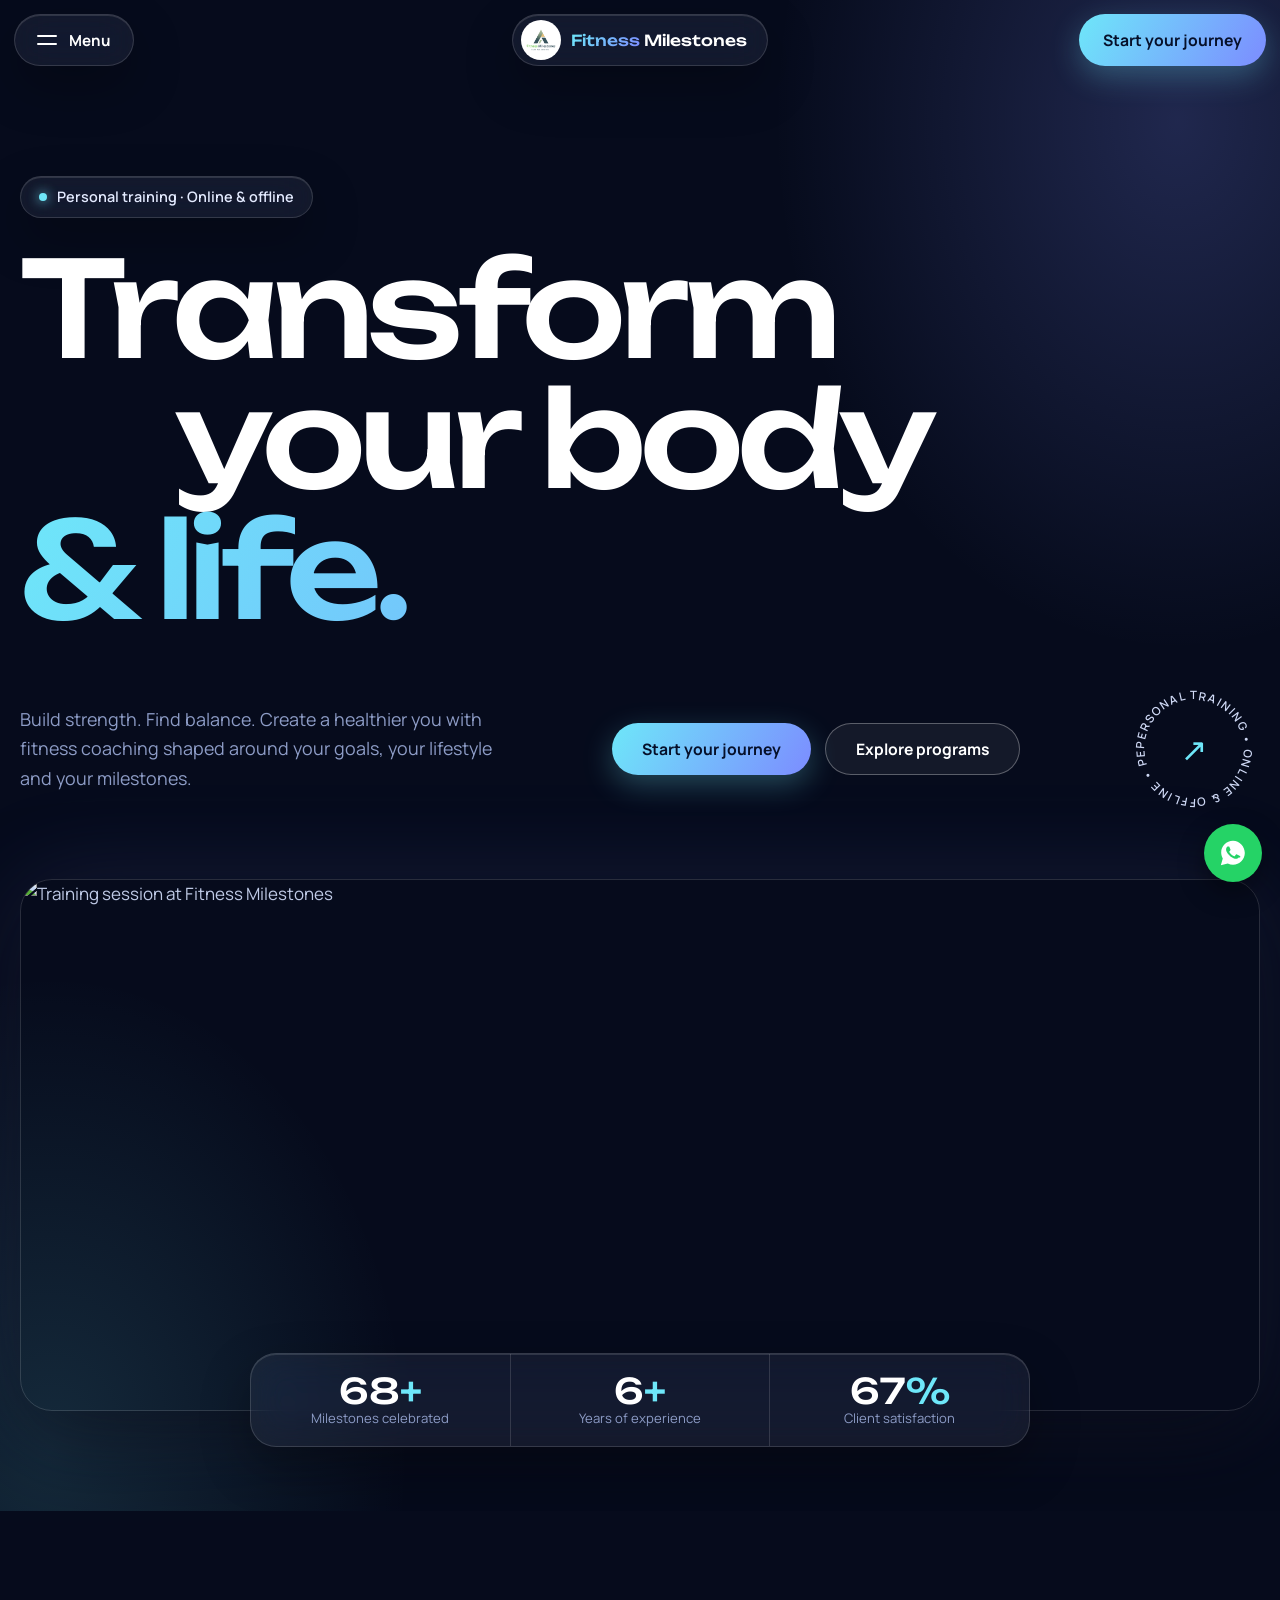
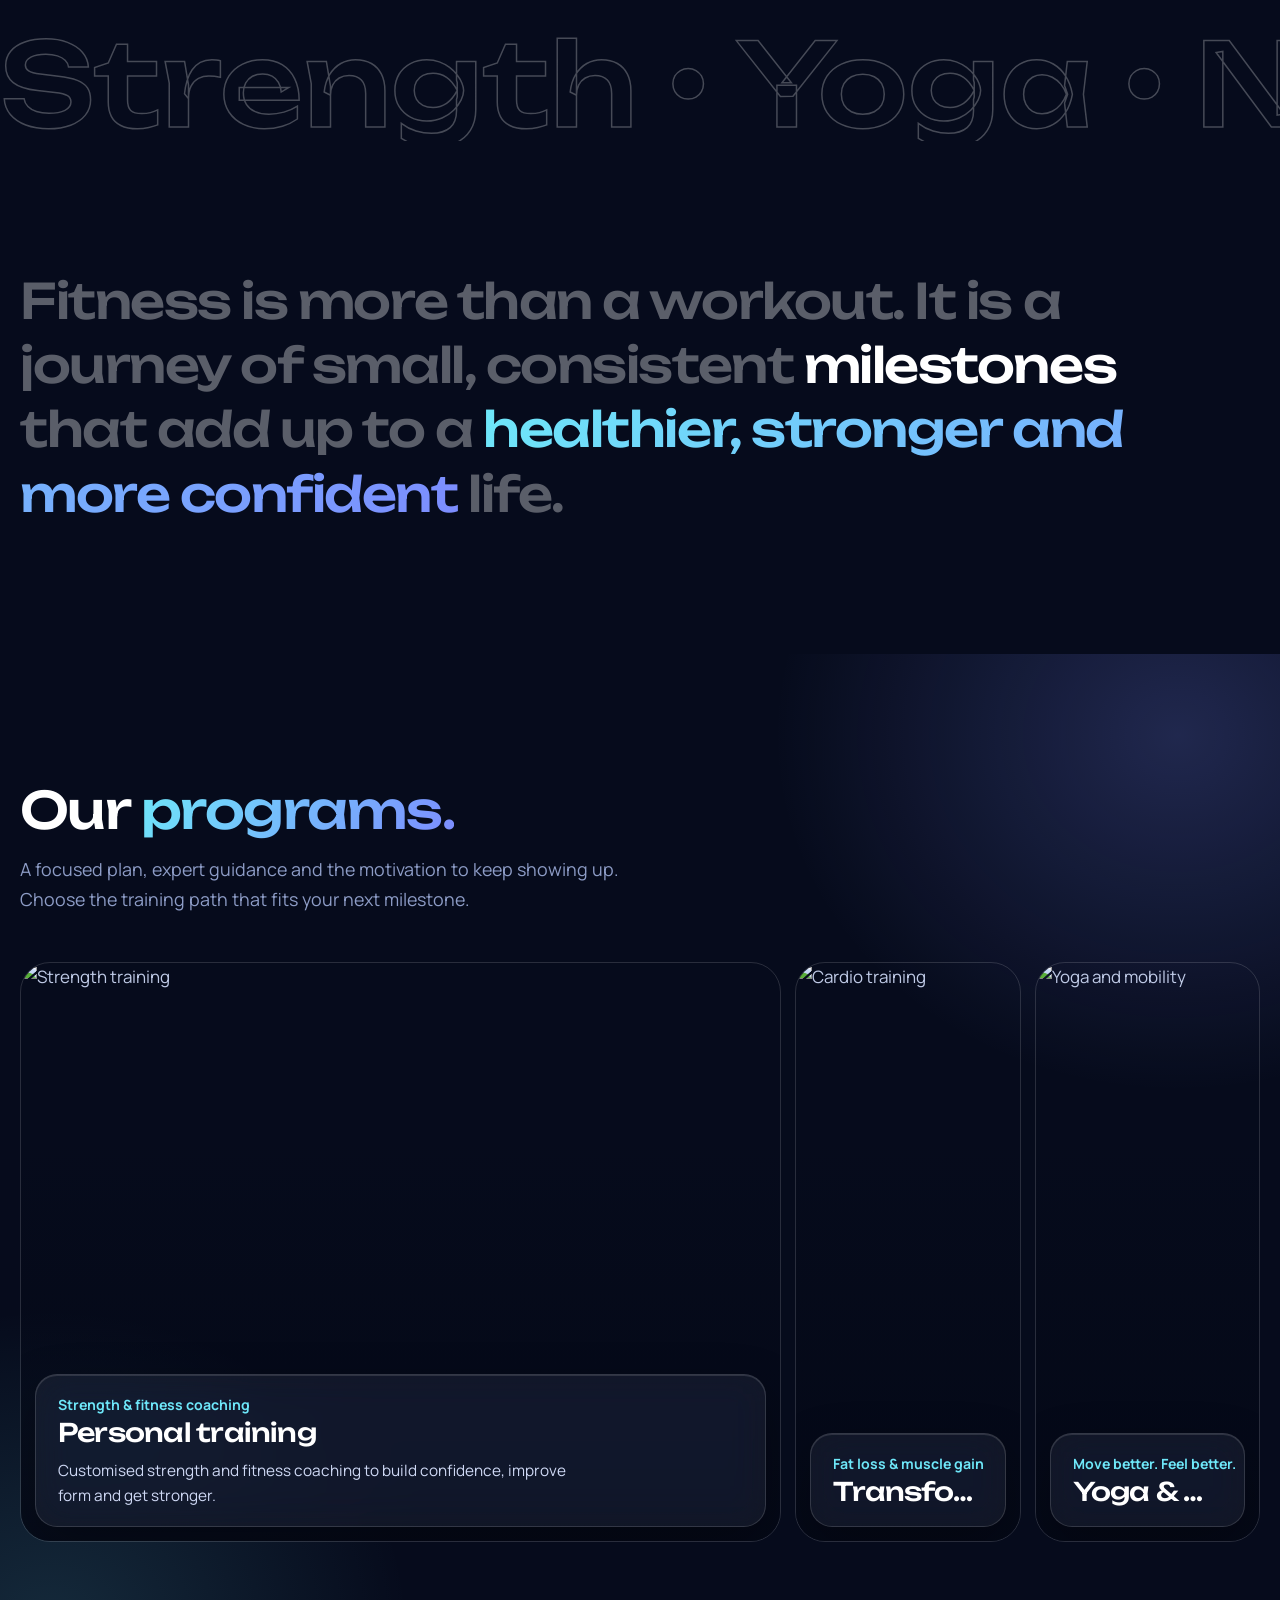
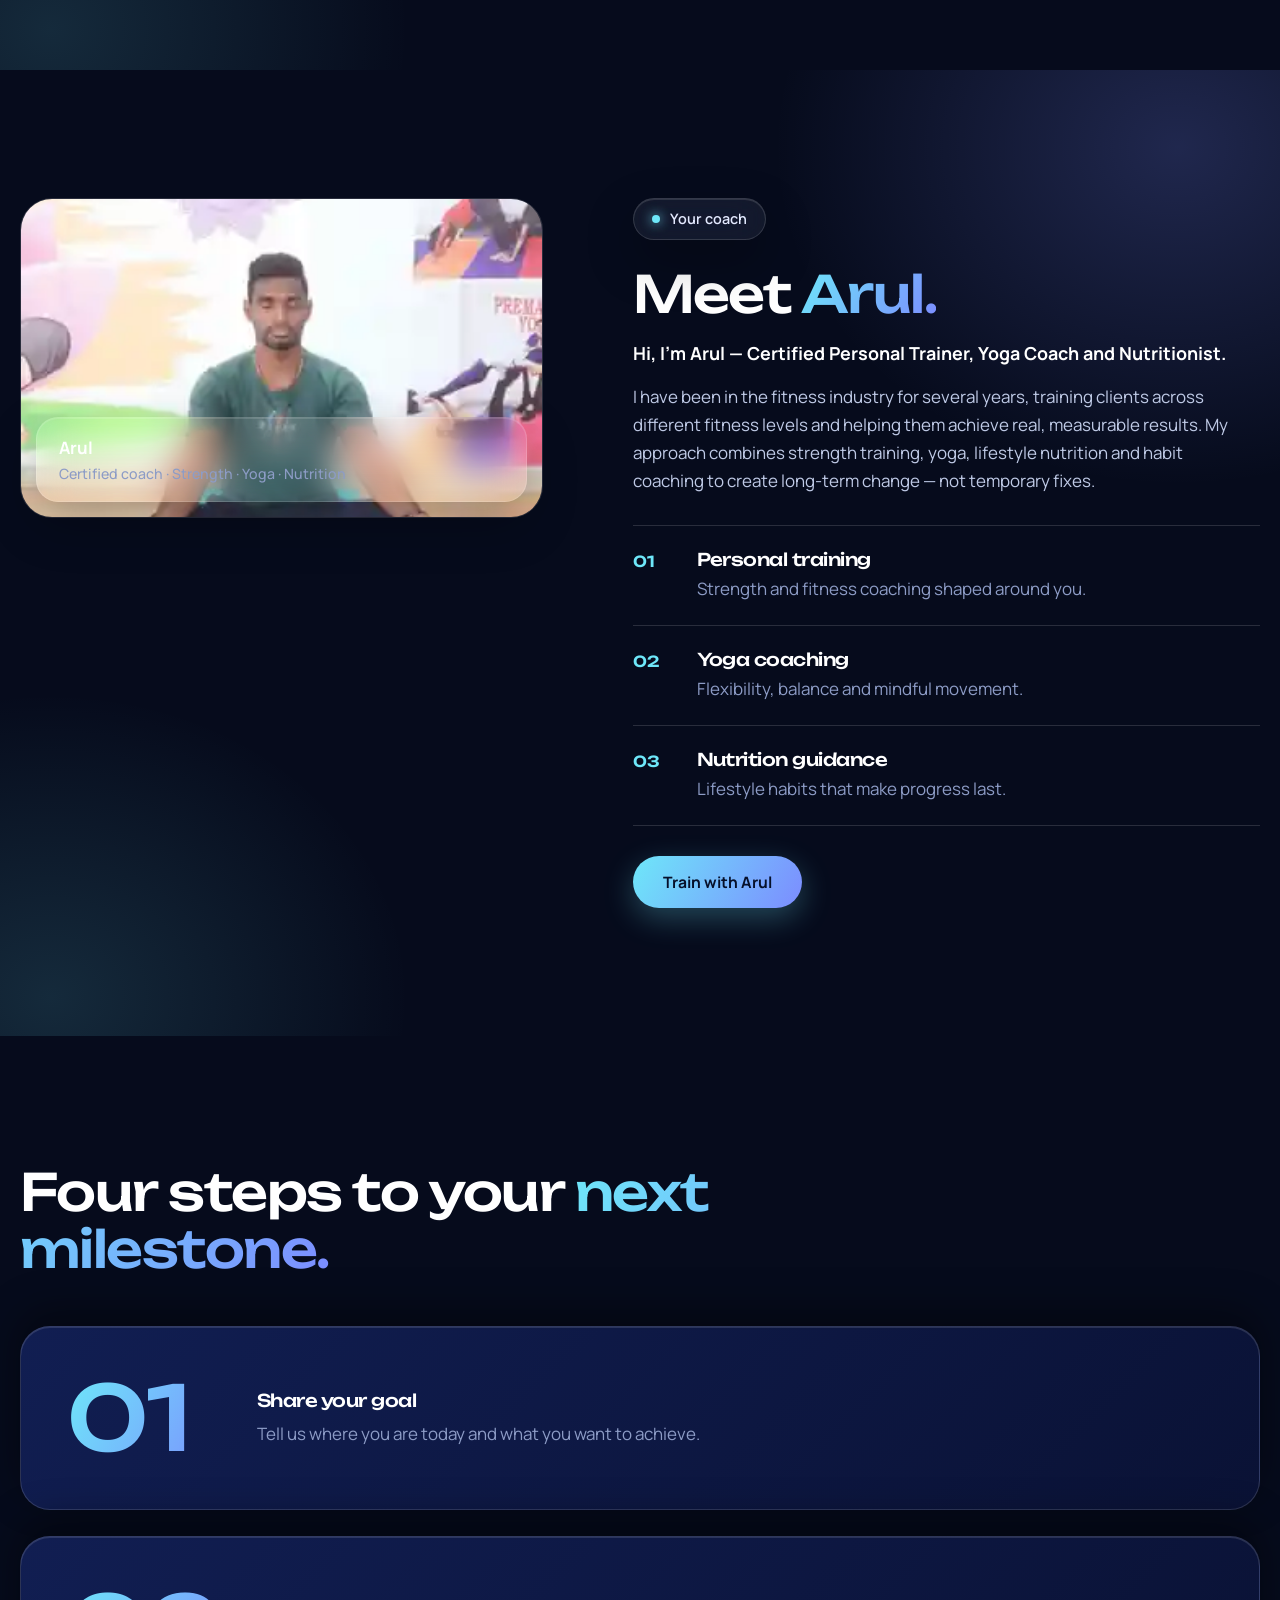
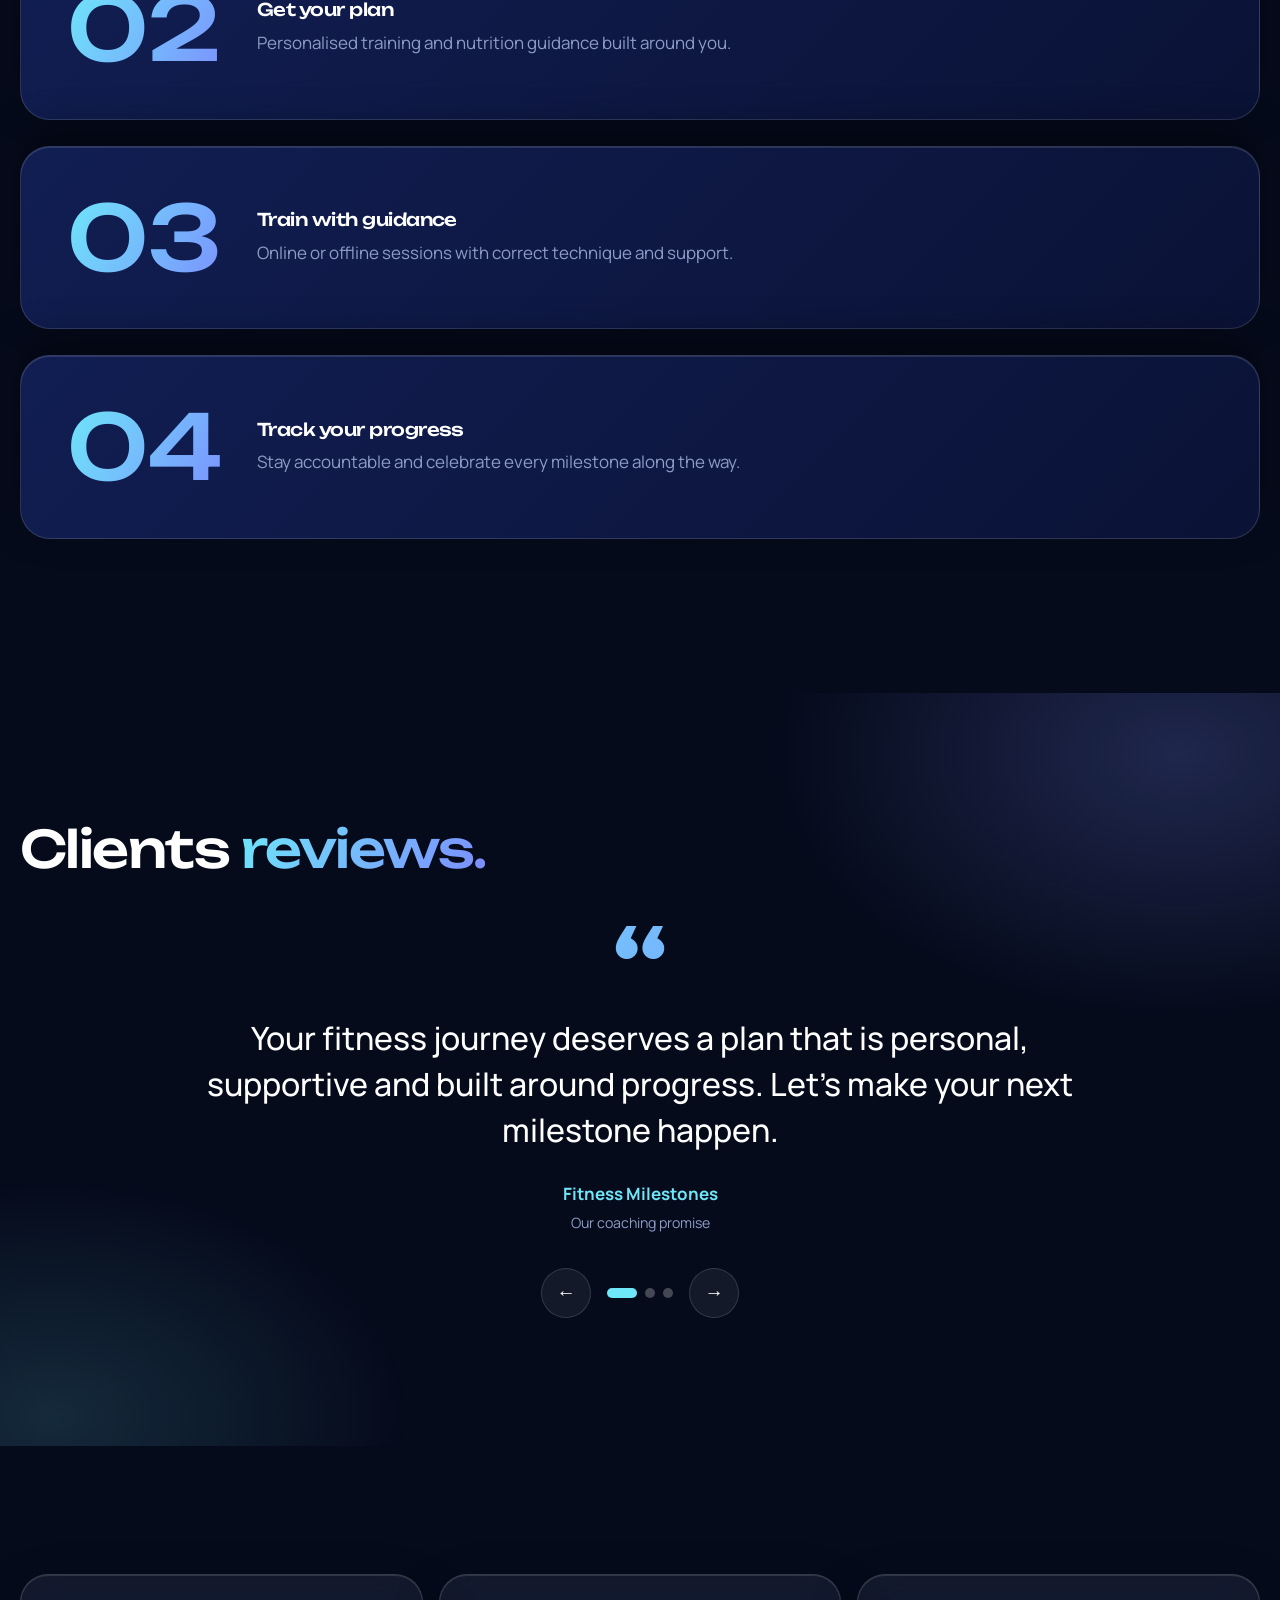
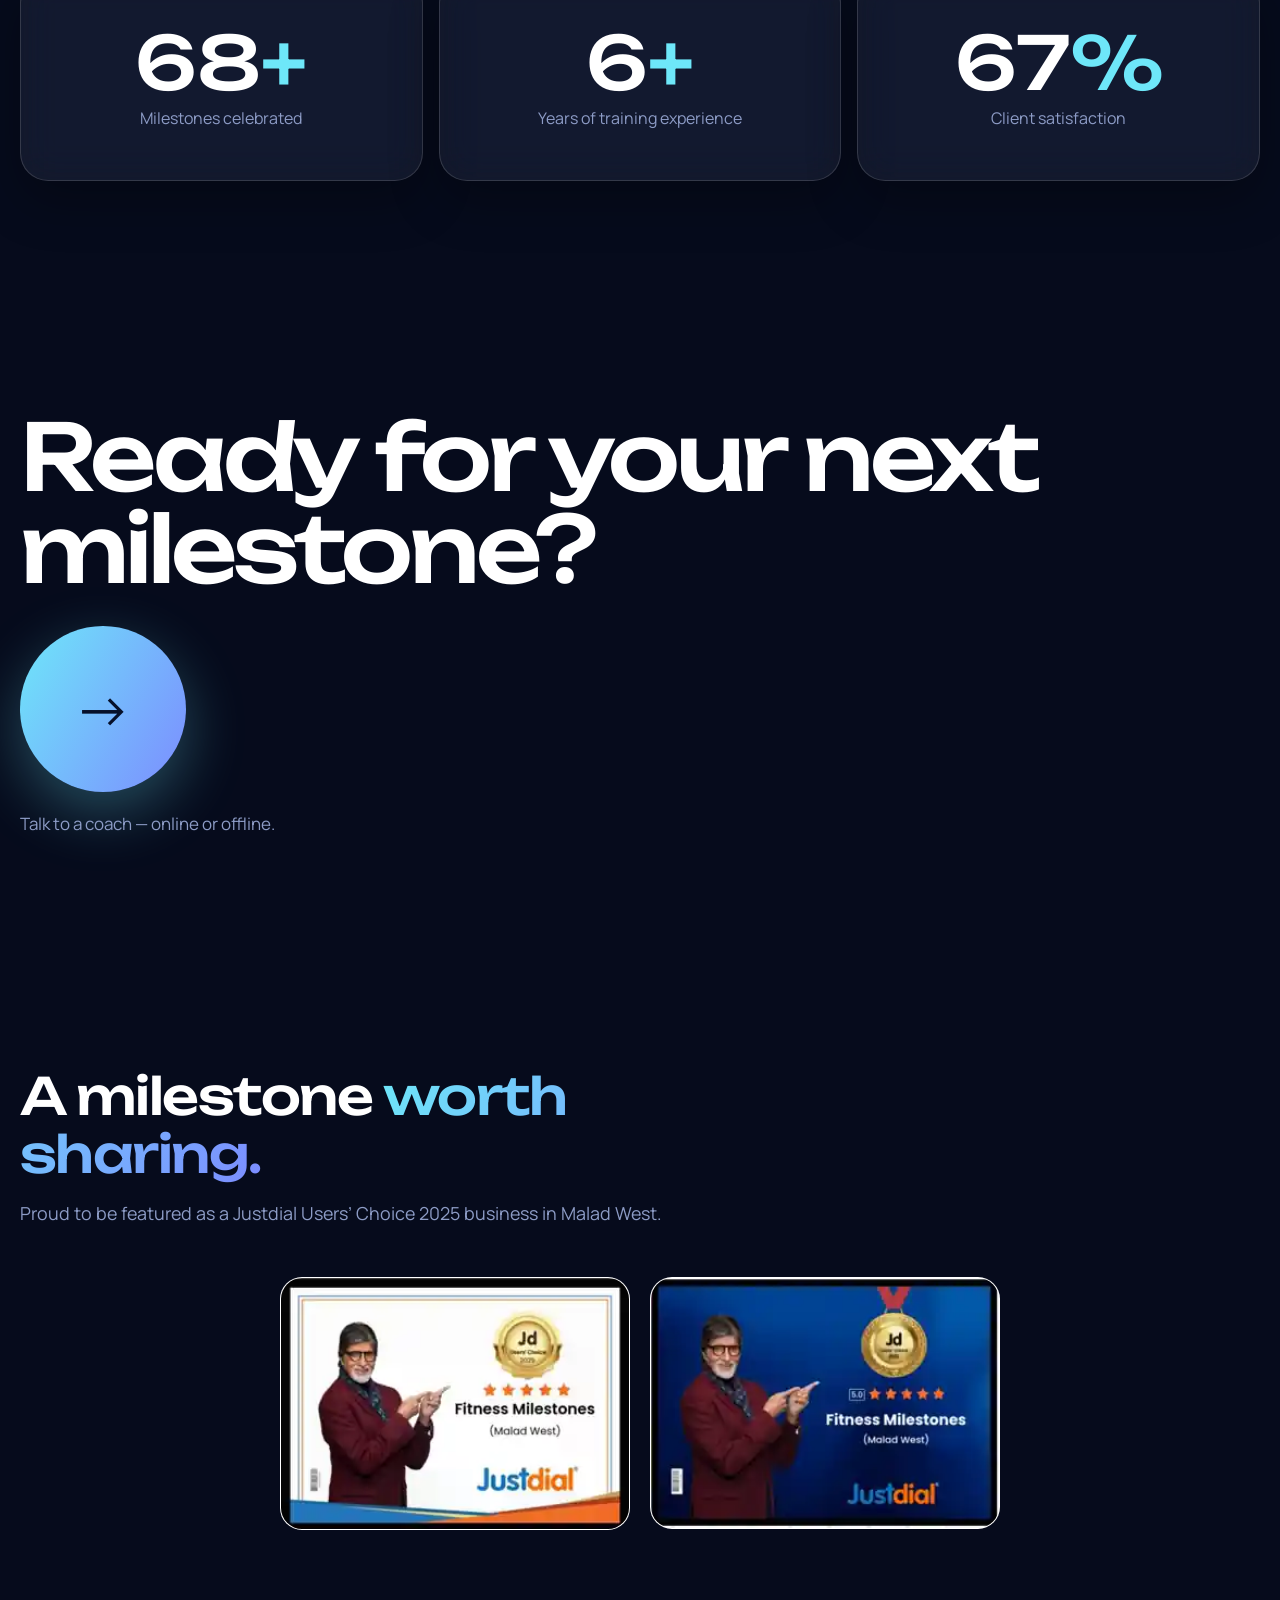
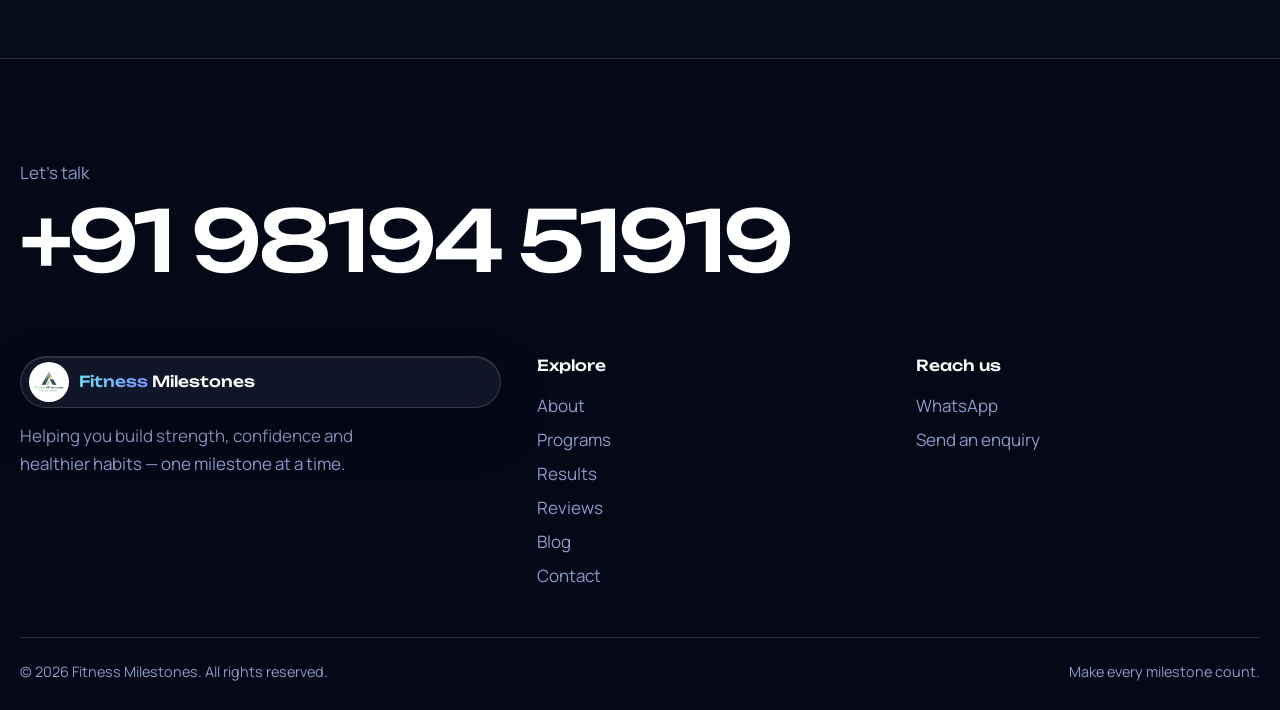
==== commit 02c550e5: "Structural redesign: overlay menu, typographic hero, expanding panels, stacking steps, accordion pro" ====
--- a/index.html
+++ b/index.html
@@ -7,14 +7,8 @@
 <link href="https://fonts.googleapis.com/css2?family=Manrope:wght@400;500;600;700&family=Unbounded:wght@500;600&display=swap" rel="stylesheet">
 <link rel="stylesheet" href="assets/css/site.css"></head><body>
 <a class="skip" href="#main">Skip to content</a>
-<header class="hd"><div class="wrap nav"><a class="brand" href="index.html" aria-label="Fitness Milestones home"><img src="assets/images/fitness-milestones-logo.png" alt="" width="52" height="38"><span><b>Fitness</b> Milestones</span></a><nav class="links" id="links" aria-label="Main"><a href="index.html" aria-current="page">Home</a><a href="about.html">About</a><a href="programs.html">Programs</a><a href="results.html">Results</a><a href="reviews.html">Reviews</a><a href="blog.html">Blog</a><a href="contact.html">Contact</a><a class="m-cta" href="contact.html">Start your journey</a></nav><a class="btn" href="contact.html">Start your journey</a><button class="burger" id="burger" aria-expanded="false" aria-controls="links" aria-label="Open menu"><i></i></button></div></header>
-<main id="main"><section class="hero"><div class="bg"><img src="https://images.unsplash.com/photo-1599058945522-28d584b6f0ff?auto=format&fit=crop&w=1000&q=80" alt="" fetchpriority="high"></div><div class="wrap hg"><div><span class="tag">Personal training · Online &amp; offline</span><h1>Transform your <span>body &amp; life.</span></h1><p class="lead">Build strength. Find balance. Create a healthier you with fitness coaching shaped around your goals, your lifestyle and your milestones.</p><div class="acts"><a class="btn" href="contact.html">Start your journey</a><a class="btn gh" href="programs.html">Explore programs</a></div></div><div class="fl" aria-hidden="true"><div class="gl"><b>68<i>+</i></b><span>Milestones celebrated</span></div><div class="gl"><b>6<i>+</i></b><span>Years of training experience</span></div><div class="gl"><b>67<i>%</i></b><span>Client satisfaction</span></div></div></div></section><div class="strip"><div class="wrap"><ul><li>Personal training</li><li>Weight management</li><li>Strength &amp; muscle</li><li>Cardio conditioning</li><li>Yoga &amp; mobility</li><li>Nutrition guidance</li><li>Group training</li></ul></div></div>
-<section class="sec glow"><div class="wrap"><div class="intro"><img loading="lazy" src="https://images.unsplash.com/photo-1571019613454-1cb2f99b2d8b?auto=format&fit=crop&w=1000&q=80" alt="Personal fitness coaching"><div class="panel"><h2>A stronger you. A better you.</h2><p>Fitness is more than a workout. It is a journey of small, consistent milestones that add up to a healthier, stronger and more confident life. We bring together personalised training, practical nutrition guidance and ongoing motivation.</p><a class="btn" href="about.html">About us</a></div></div><div class="mini"><div><svg viewBox="0 0 24 24"><path d="M6.5 6.5v11M17.5 6.5v11M3 9v6M21 9v6M6.5 12h11"/></svg><h3>Personal training</h3><p>One-to-one guidance built around your fitness level and goals.</p></div><div><svg viewBox="0 0 24 24"><path d="M12 3c3 3 5 5.5 5 9a5 5 0 01-10 0c0-3.500 2-6 5-9z"/><path d="M12 21v-4"/></svg><h3>Nutrition</h3><p>Practical food and lifestyle guidance for everyday progress.</p></div></div></div></section>
-<section class="sec band"><div class="wrap sp"><div class="fr"><img loading="lazy" src="assets/images/arul.webp" alt="Arul demonstrating yoga and mindful movement" width="320" height="320"><div class="cap">Certified coach<small>Strength · Yoga · Nutrition</small></div></div><div><h2>Meet Arul.</h2><p class="lead" style="color:var(--ink);font-weight:700">Hi, I’m Arul — Certified Personal Trainer, Yoga Coach and Nutritionist.</p><p style="margin-top:14px">I have been in the fitness industry for several years, training clients across different fitness levels and helping them achieve real, measurable results. My approach combines strength training, yoga, lifestyle nutrition and habit coaching to create long-term change — not temporary fixes.</p><div class="chips"><span>Personal training</span><span>Yoga coaching</span><span>Nutrition guidance</span></div><a class="btn" href="contact.html">Train with Arul</a></div></div></section>
-<section class="sec"><div class="wrap"><div class="head"><h2>Our programs</h2><p class="lead">A focused plan, expert guidance and the motivation to keep showing up. Choose the training path that fits your next milestone.</p></div><article class="prow"><img loading="lazy" src="https://images.unsplash.com/photo-1583454110551-21f2fa2afe61?auto=format&fit=crop&w=900&q=80" alt="Strength training"><div><small>Personal training</small><h3>Strength &amp; fitness coaching</h3><p>Customised strength and fitness coaching to build confidence, improve form and get stronger.</p></div></article><article class="prow"><img loading="lazy" src="https://images.unsplash.com/photo-1534258936925-c58bed479fcb?auto=format&fit=crop&w=900&q=80" alt="Cardio training"><div><small>Transformation program</small><h3>Fat loss &amp; muscle gain</h3><p>Structured training and sustainable habits to support body composition and performance goals.</p></div></article><article class="prow"><img loading="lazy" src="https://images.unsplash.com/photo-1544367567-0f2fcb009e0b?auto=format&fit=crop&w=900&q=80" alt="Yoga and mobility"><div><small>Yoga &amp; mobility coaching</small><h3>Move better. Feel better.</h3><p>Improve flexibility, ease everyday stiffness and develop better body balance.</p></div></article><div style="margin-top:36px"><a class="btn dk" href="programs.html">View all programs</a></div></div></section>
-<section class="sec band"><div class="wrap"><div class="head c"><h2>Four steps to your next milestone.</h2></div><div class="tl"><div class="st"><h3>Share your goal</h3><p>Tell us where you are today and what you want to achieve.</p></div><div class="st"><h3>Get your plan</h3><p>Personalised training and nutrition guidance built around you.</p></div><div class="st"><h3>Train with guidance</h3><p>Online or offline sessions with correct technique and support.</p></div><div class="st"><h3>Track your progress</h3><p>Stay accountable and celebrate every milestone along the way.</p></div></div></div></section>
-<section class="sec"><div class="wrap"><div class="head c"><h2>Clients reviews</h2><p class="lead">Every milestone matters. We are proud to be part of our clients’ journeys towards a stronger, healthier and more confident life.</p></div><div class="rv" data-car aria-roledescription="carousel" aria-label="Reviews"><div class="rt" aria-live="polite"><figure class="rq on"><blockquote>“Your fitness journey deserves a plan that is personal, supportive and built around progress. Let’s make your next milestone happen.”</blockquote><cite>Fitness Milestones</cite><small>Our coaching promise</small></figure><figure class="rq"><blockquote>“A consistent approach to training, practical guidance and encouragement can make every step of the fitness journey count.”</blockquote><cite>Fitness Milestones</cite><small>Our coaching approach</small></figure><figure class="rq"><blockquote>“Build strength, improve mobility and develop healthier habits with coaching shaped around your individual goals.”</blockquote><cite>Fitness Milestones</cite><small>Personalised coaching</small></figure></div><div class="rc"><button data-prev aria-label="Previous review">←</button><div class="dots"><button class="on" aria-label="Show review 1"></button><button aria-label="Show review 2"></button><button aria-label="Show review 3"></button></div><button data-next aria-label="Next review">→</button></div></div><div style="text-align:center;margin-top:32px"><a class="btn gh" href="reviews.html">Read all reviews</a></div></div></section>
-<section class="sec"><div class="wrap led"><div><strong data-count="68">68<i>+</i></strong><span>Milestones celebrated</span></div><div><strong data-count="6">6<i>+</i></strong><span>Years of training experience</span></div><div><strong data-count="67">67<i>%</i></strong><span>Client satisfaction</span></div></div></section><section class="cta"><div class="wrap"><h2>Ready for your next milestone?</h2><a class="btn dk" href="contact.html">Talk to a coach</a></div></section><section class="sec"><div class="wrap"><div class="head c"><h2>A milestone worth sharing.</h2><p class="lead">Proud to be featured as a Justdial Users’ Choice 2025 business in Malad West.</p></div><div class="aw"><img loading="lazy" src="assets/images/justdial-white.webp" alt="Justdial Users’ Choice 2025 recognition for Fitness Milestones, Malad West" width="320" height="231"><img loading="lazy" src="assets/images/justdial-blue.webp" alt="Justdial Users’ Choice 2025 recognition for Fitness Milestones, Malad West" width="320" height="230"></div></div></section></main>
-<footer><div class="wrap"><div class="ft"><div><a class="brand" href="index.html" aria-label="Fitness Milestones home"><img src="assets/images/fitness-milestones-logo.png" alt="" width="52" height="38"><span><b>Fitness</b> Milestones</span></a><p>Helping you build strength, confidence and healthier habits — one milestone at a time.</p></div><div><h4>Explore</h4><a href="about.html">About</a><a href="programs.html">Programs</a><a href="results.html">Results</a><a href="reviews.html">Reviews</a><a href="blog.html">Blog</a><a href="contact.html">Contact</a></div><div><h4>Talk to us</h4><a href="tel:+919819451919">+91 98194 51919</a><a href="https://wa.me/919819451919" target="_blank" rel="noopener">WhatsApp</a></div></div>
+<header class="hd"><div class="nav"><button class="mbtn" id="burger" aria-expanded="false" aria-controls="links" aria-label="Open menu"><i></i>Menu</button><a class="brand" href="index.html" aria-label="Fitness Milestones home"><img src="assets/images/fitness-milestones-logo.png" alt="" width="40" height="40"><span><b>Fitness</b> Milestones</span></a><a class="btn" href="contact.html">Start your journey</a><nav class="links" id="links" aria-label="Main"><a style="--i:0" href="index.html" aria-current="page">Home</a><a style="--i:1" href="about.html">About</a><a style="--i:2" href="programs.html">Programs</a><a style="--i:3" href="results.html">Results</a><a style="--i:4" href="reviews.html">Reviews</a><a style="--i:5" href="blog.html">Blog</a><a style="--i:6" href="contact.html">Contact</a></nav></div></header>
+<main id="main"><section class="hero"><div class="wrap"><span class="tag">Personal training · Online &amp; offline</span><h1 class="mega"><span class="ln">Transform</span><span class="ln">your body</span><span class="ln g">&amp; life.</span></h1><div class="hrow"><p class="lead">Build strength. Find balance. Create a healthier you with fitness coaching shaped around your goals, your lifestyle and your milestones.</p><div class="acts"><a class="btn" href="contact.html">Start your journey</a><a class="btn gh" href="programs.html">Explore programs</a></div><div class="badge" aria-hidden="true"><svg viewBox="0 0 120 120"><defs><path id="c" d="M60,60 m-45,0 a45,45 0 1,1 90,0 a45,45 0 1,1 -90,0"/></defs><text><textPath href="#c">Personal training • Online &amp; offline • Personal training • </textPath></text></svg></div></div><div class="shot"><img src="https://images.unsplash.com/photo-1599058945522-28d584b6f0ff?auto=format&fit=crop&w=1000&q=80" alt="Training session at Fitness Milestones" fetchpriority="high"><div class="gl bar"><div><b>68<i>+</i></b><span>Milestones celebrated</span></div><div><b>6<i>+</i></b><span>Years of experience</span></div><div><b>67<i>%</i></b><span>Client satisfaction</span></div></div></div></div></section><div class="mq" aria-hidden="true"><div><span>Strength • Yoga • Nutrition • Mobility • </span><span>Strength • Yoga • Nutrition • Mobility • </span><span>Strength • Yoga • Nutrition • Mobility • </span><span>Strength • Yoga • Nutrition • Mobility • </span></div></div><section class="sec"><div class="wrap"><p class="stmt">Fitness is more than a workout. It is a journey of small, consistent <em>milestones</em> that add up to a <em class="g">healthier, stronger and more confident</em> life.</p></div></section><section class="sec glow"><div class="wrap"><div class="head"><h2>Our <span class="g">programs.</span></h2><p class="lead">A focused plan, expert guidance and the motivation to keep showing up. Choose the training path that fits your next milestone.</p></div><div class="xp"><article class="xi on" tabindex="0"><img loading="lazy" src="https://images.unsplash.com/photo-1583454110551-21f2fa2afe61?auto=format&fit=crop&w=900&q=80" alt="Strength training"><div class="gl"><small>Strength &amp; fitness coaching</small><h3>Personal training</h3><p>Customised strength and fitness coaching to build confidence, improve form and get stronger.</p></div></article><article class="xi" tabindex="0"><img loading="lazy" src="https://images.unsplash.com/photo-1534258936925-c58bed479fcb?auto=format&fit=crop&w=900&q=80" alt="Cardio training"><div class="gl"><small>Fat loss &amp; muscle gain</small><h3>Transformation program</h3><p>Structured training and sustainable habits to support body composition and performance goals.</p></div></article><article class="xi" tabindex="0"><img loading="lazy" src="https://images.unsplash.com/photo-1544367567-0f2fcb009e0b?auto=format&fit=crop&w=900&q=80" alt="Yoga and mobility"><div class="gl"><small>Move better. Feel better.</small><h3>Yoga &amp; mobility coaching</h3><p>Improve flexibility, ease everyday stiffness and develop better body balance.</p></div></article></div></div></section><section class="sec band"><div class="wrap arul"><div class="stk"><img loading="lazy" src="assets/images/arul.webp" alt="Arul demonstrating yoga and mindful movement" width="320" height="320"><div class="gl">Arul<small>Certified coach · Strength · Yoga · Nutrition</small></div></div><div><span class="tag">Your coach</span><h2>Meet <span class="g">Arul.</span></h2><p class="lead" style="color:#fff;font-weight:700">Hi, I’m Arul — Certified Personal Trainer, Yoga Coach and Nutritionist.</p><p style="margin:14px 0 30px">I have been in the fitness industry for several years, training clients across different fitness levels and helping them achieve real, measurable results. My approach combines strength training, yoga, lifestyle nutrition and habit coaching to create long-term change — not temporary fixes.</p><div class="lr"><b>01</b><div><h3>Personal training</h3><p>Strength and fitness coaching shaped around you.</p></div></div><div class="lr"><b>02</b><div><h3>Yoga coaching</h3><p>Flexibility, balance and mindful movement.</p></div></div><div class="lr"><b>03</b><div><h3>Nutrition guidance</h3><p>Lifestyle habits that make progress last.</p></div></div><a class="btn" style="margin-top:30px" href="contact.html">Train with Arul</a></div></div></section><section class="sec"><div class="wrap"><div class="head"><h2>Four steps to your <span class="g">next milestone.</span></h2></div><div class="stack"><div class="sk" style="--i:0"><b>01</b><div><h3>Share your goal</h3><p>Tell us where you are today and what you want to achieve.</p></div></div><div class="sk" style="--i:1"><b>02</b><div><h3>Get your plan</h3><p>Personalised training and nutrition guidance built around you.</p></div></div><div class="sk" style="--i:2"><b>03</b><div><h3>Train with guidance</h3><p>Online or offline sessions with correct technique and support.</p></div></div><div class="sk" style="--i:3"><b>04</b><div><h3>Track your progress</h3><p>Stay accountable and celebrate every milestone along the way.</p></div></div></div></div></section><section class="sec band"><div class="wrap"><div class="head"><h2>Clients <span class="g">reviews.</span></h2></div><div class="rv" data-car aria-roledescription="carousel" aria-label="Reviews"><div class="rt" aria-live="polite"><figure class="rq on"><blockquote>Your fitness journey deserves a plan that is personal, supportive and built around progress. Let’s make your next milestone happen.</blockquote><cite>Fitness Milestones</cite><small>Our coaching promise</small></figure><figure class="rq"><blockquote>A consistent approach to training, practical guidance and encouragement can make every step of the fitness journey count.</blockquote><cite>Fitness Milestones</cite><small>Our coaching approach</small></figure><figure class="rq"><blockquote>Build strength, improve mobility and develop healthier habits with coaching shaped around your individual goals.</blockquote><cite>Fitness Milestones</cite><small>Personalised coaching</small></figure></div><div class="rc"><button data-prev aria-label="Previous review">←</button><div class="dots"><button class="on" aria-label="Show review 1"></button><button aria-label="Show review 2"></button><button aria-label="Show review 3"></button></div><button data-next aria-label="Next review">→</button></div></div></div></section><section class="sec"><div class="wrap led"><div><strong data-count="68">68<i>+</i></strong><span>Milestones celebrated</span></div><div><strong data-count="6">6<i>+</i></strong><span>Years of training experience</span></div><div><strong data-count="67">67<i>%</i></strong><span>Client satisfaction</span></div></div></section><section class="cta"><div class="wrap"><a class="mega-l" href="contact.html"><h2>Ready for your next milestone?</h2><span class="rb" aria-hidden="true">→</span></a><p class="sub">Talk to a coach — online or offline.</p></div></section><section class="sec"><div class="wrap"><div class="head"><h2>A milestone <span class="g">worth sharing.</span></h2><p class="lead">Proud to be featured as a Justdial Users’ Choice 2025 business in Malad West.</p></div><div class="aw"><img loading="lazy" src="assets/images/justdial-white.webp" alt="Justdial Users’ Choice 2025 recognition for Fitness Milestones, Malad West" width="320" height="231"><img loading="lazy" src="assets/images/justdial-blue.webp" alt="Justdial Users’ Choice 2025 recognition for Fitness Milestones, Malad West" width="320" height="230"></div></div></section></main>
+<footer><div class="wrap"><span>Let’s talk</span><a class="big" href="tel:+919819451919">+91 98194 51919</a><div class="ft"><div><a class="brand" href="index.html"><img src="assets/images/fitness-milestones-logo.png" alt="" width="40" height="40"><span><b>Fitness</b> Milestones</span></a><p>Helping you build strength, confidence and healthier habits — one milestone at a time.</p></div><div><h4>Explore</h4><a href="about.html">About</a><a href="programs.html">Programs</a><a href="results.html">Results</a><a href="reviews.html">Reviews</a><a href="blog.html">Blog</a><a href="contact.html">Contact</a></div><div><h4>Reach us</h4><a href="https://wa.me/919819451919" target="_blank" rel="noopener">WhatsApp</a><a href="contact.html">Send an enquiry</a></div></div>
 <div class="cp"><span>© <span id="year">2026</span> Fitness Milestones. All rights reserved.</span><span>Make every milestone count.</span></div></div></footer>
 <a class="wa" href="https://wa.me/919819451919?text=Hi%20Fitness%20Milestones%2C%20I%27d%20like%20to%20know%20more." target="_blank" rel="noopener" aria-label="Chat on WhatsApp"><svg viewBox="0 0 32 32"><path d="M16 3C9 3 3.4 8.6 3.4 15.5c0 2.3.6 4.4 1.7 6.3L3 29l7.4-1.9c1.8 1 3.8 1.5 5.6 1.5 7 0 12.600-5.600 12.600-12.500S23 3 16 3zm6.300 17.500c-.3.800-1.600 1.500-2.200 1.600-.6.100-1.300.100-2.100-.1-.5-.2-1.200-.4-2-.8-3.500-1.500-5.800-5.100-6-5.300-.2-.2-1.400-1.900-1.400-3.600s.9-2.500 1.200-2.900c.3-.3.700-.4.900-.4h.7c.2 0 .5-.1.800.6.300.7 1 2.500 1.100 2.700.1.200.1.400 0 .6-.1.200-.2.400-.4.600l-.6.700c-.2.200-.4.400-.2.800.2.400 1 1.600 2.100 2.600 1.400 1.200 2.600 1.600 3 1.800.4.200.6.200.8-.1.200-.3 1-1.200 1.300-1.600.3-.4.500-.3.900-.2.400.1 2.300 1.100 2.700 1.300.4.200.7.300.8.500.1.200.1.900-.2 1.700z"/></svg></a><script src="assets/js/site.js" defer></script></body></html>
